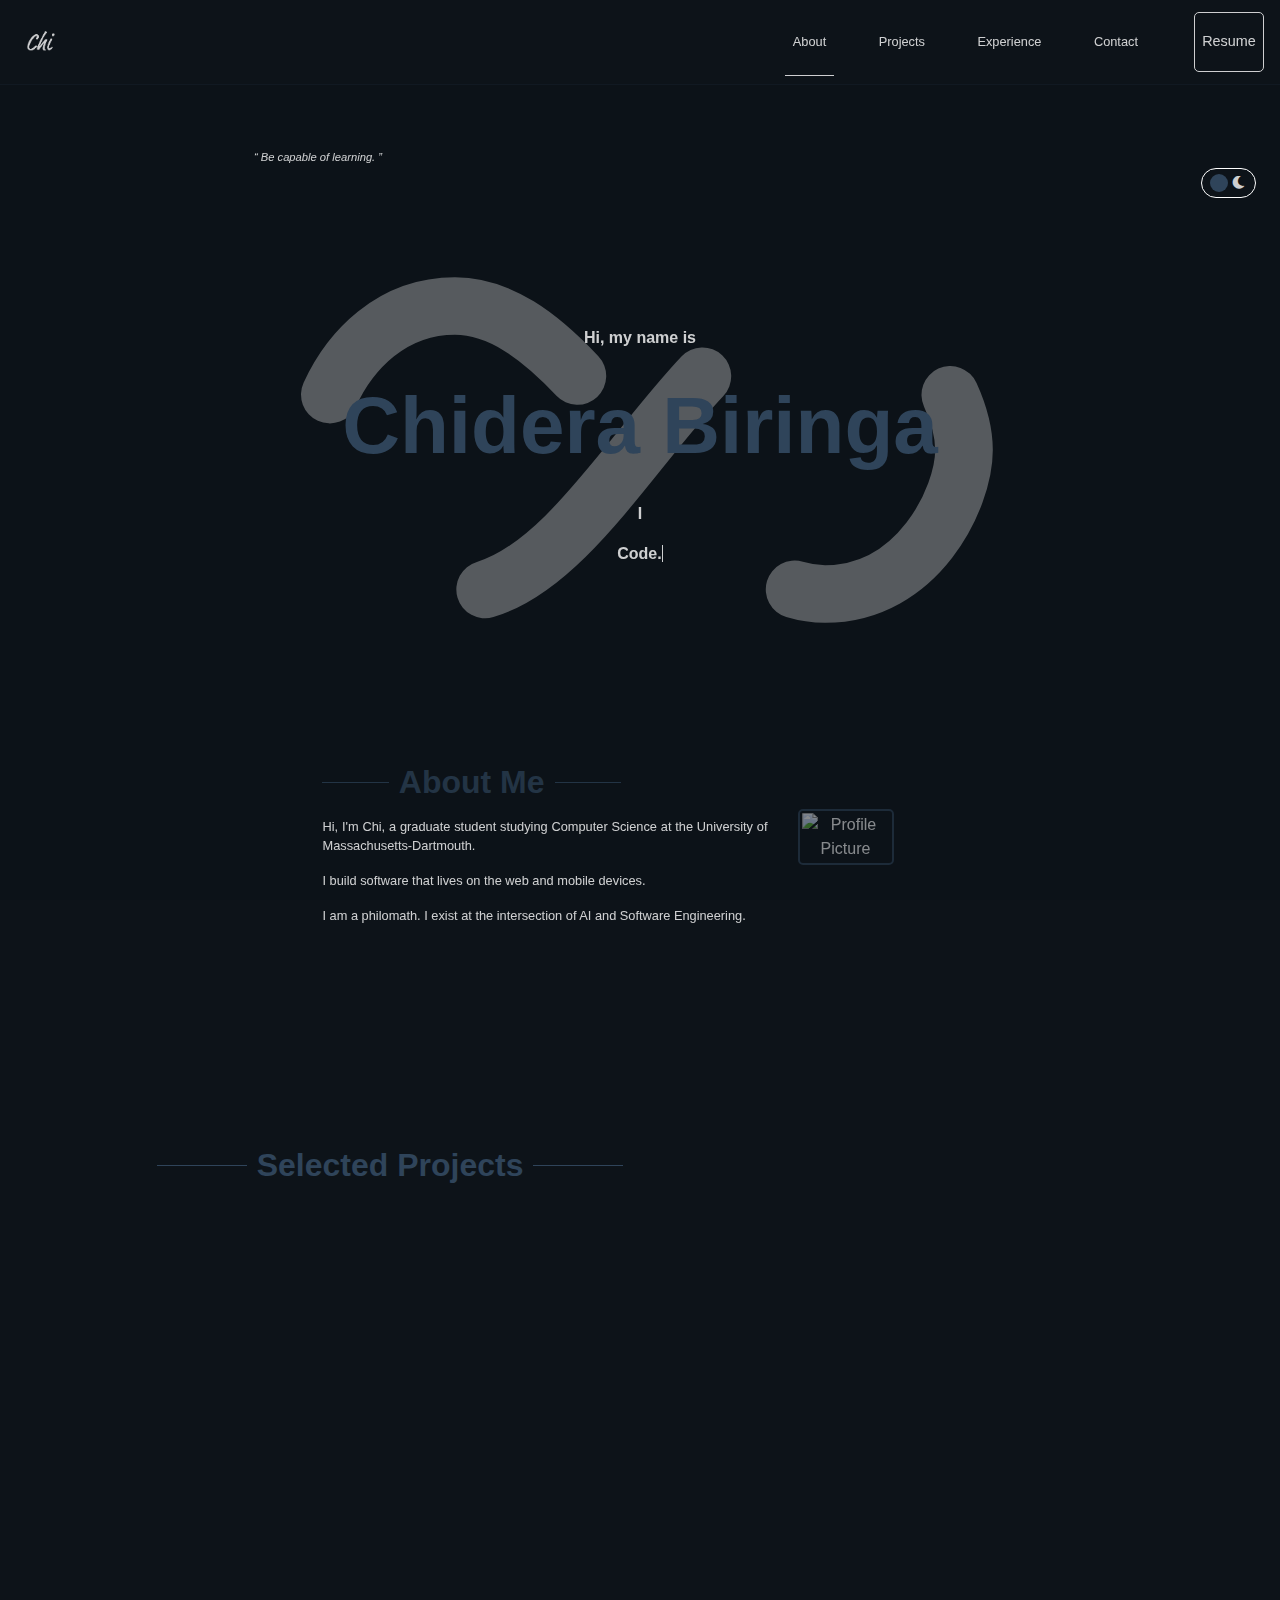
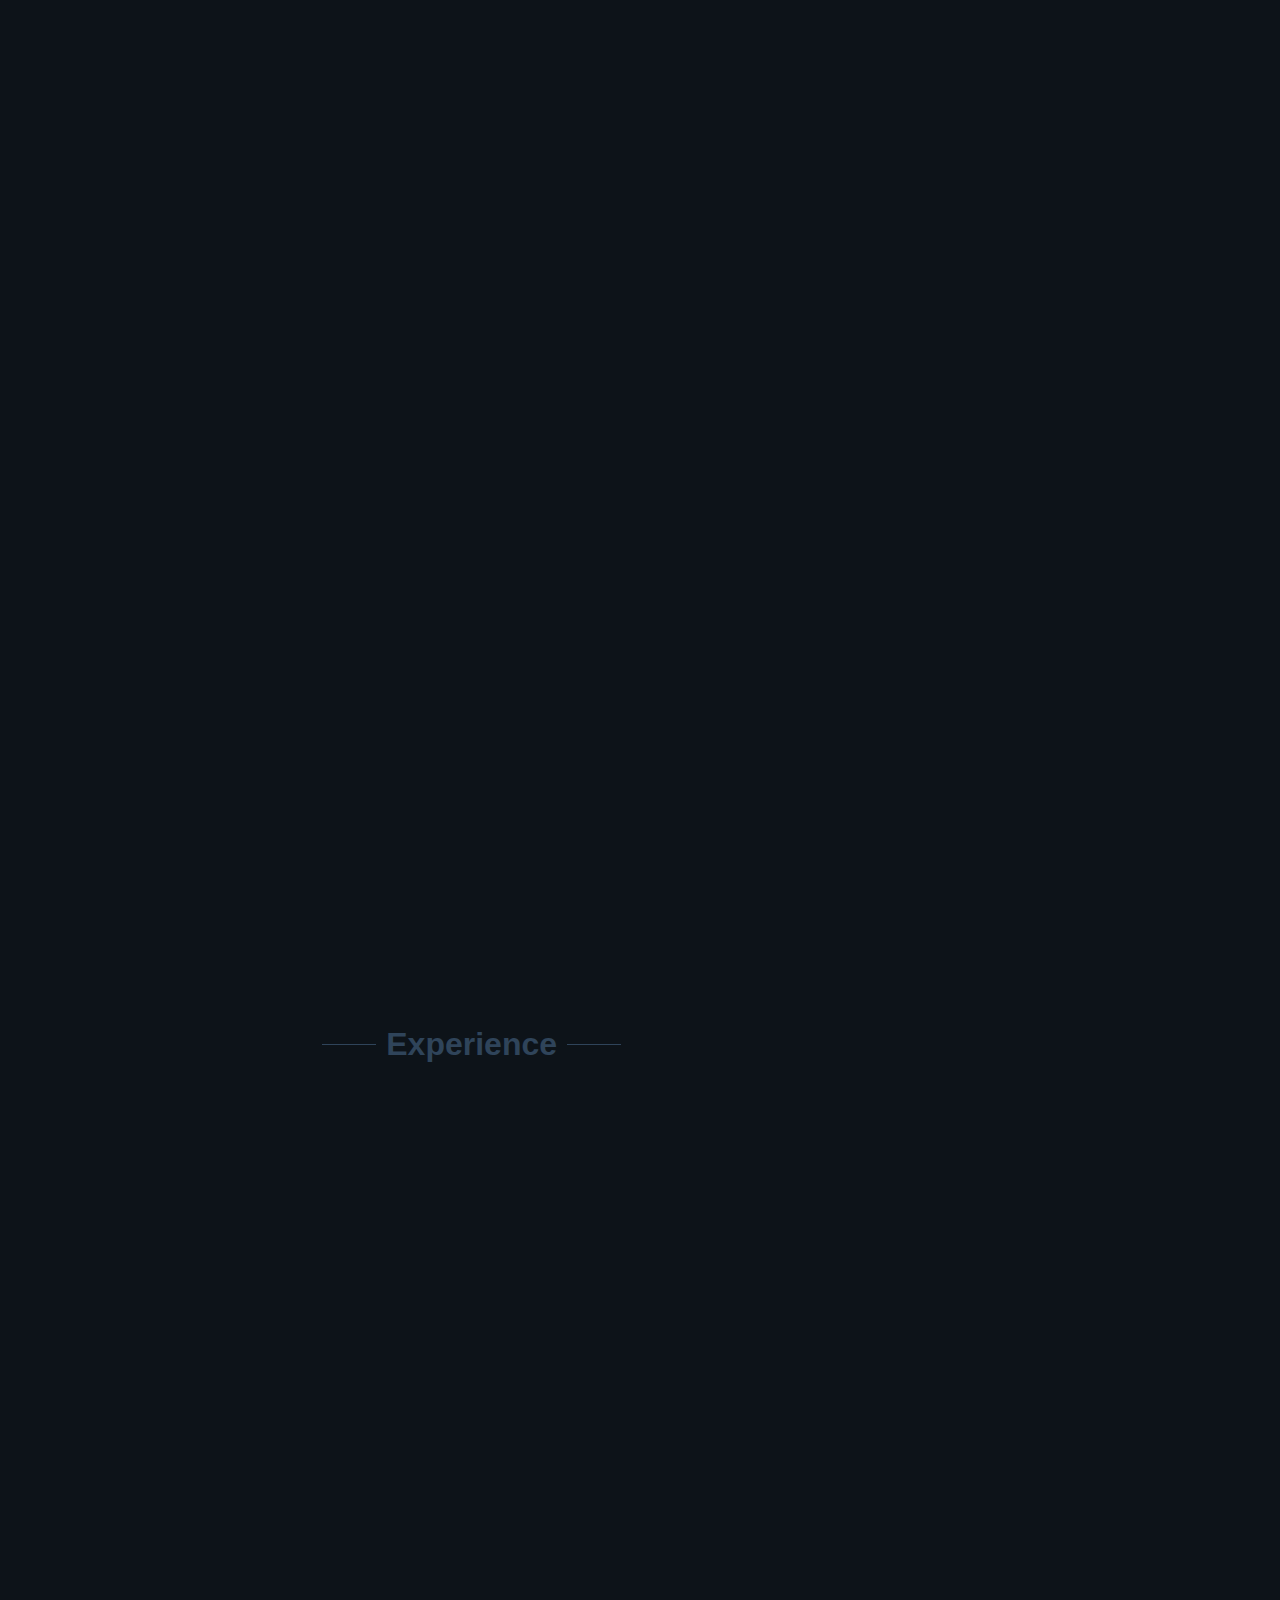
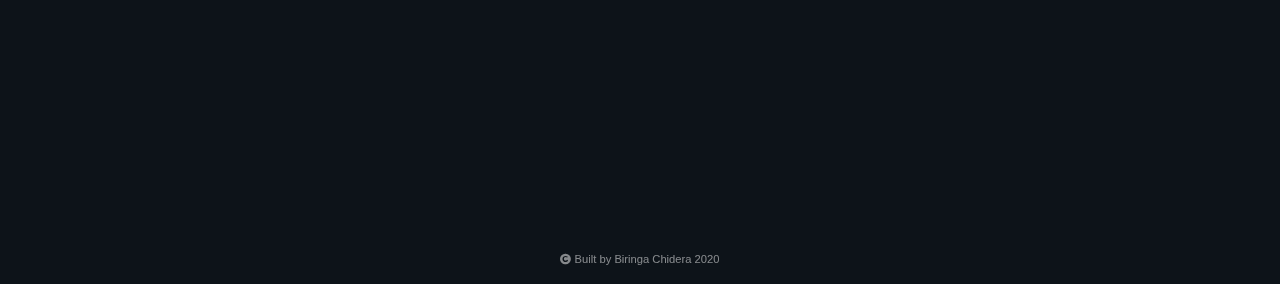
==== index.html @ 2891839a "update to experience section - 1" ====
<!DOCTYPE html>
<html lang="en">

<!-- Head Begins -->
<head>
    <title> Biringa Chidera </title>
    <meta name="author" content="Biringa Chidera">
    <meta name="charset" content="UTF-8">
    <meta name="description" content="Personal portfolio">
    <meta name="date" content="5-2020" scheme="MM-YYYY">
    <meta name="viewport" content="width=device-width, initial-scale=1.0">
    <meta content="text/html;charset=utf-8" http-equiv="Content-Type">
    <meta content="utf-8" http-equiv="encoding">
    <link rel="icon" type="image/png" href="./images/favicon.png"/>
    <link rel="stylesheet" href="https://use.fontawesome.com/releases/v5.8.2/css/all.css">
    <link rel="stylesheet" href="https://fonts.googleapis.com/css?family=Consolas:100, 300,400,500,700&display=swap" rel="stylesheet" type="text/css">
    <link href="https://cdnjs.cloudflare.com/ajax/libs/twitter-bootstrap/4.4.1/css/bootstrap.min.css" rel="stylesheet">
    <link rel="stylesheet" href="https://stackpath.bootstrapcdn.com/bootstrap/4.5.0/css/bootstrap.min.css" integrity="sha384-9aIt2nRpC12Uk9gS9baDl411NQApFmC26EwAOH8WgZl5MYYxFfc+NcPb1dKGj7Sk" crossorigin="anonymous">
    <link rel="stylesheet" type="text/css" href="css/style.css">
</head>
<!-- Head Ends -->

<!-- Body Begins -->
<body>
    <img src="./images/preloader/infinity.svg" class="preloader" alt="loading...">
    <div class="header_container">
        <!-- Navigation Begins -->
      <nav class="navbar fixed-top navbar-expand-sm list-unstyled">
        <button class="navbar-toggler" data-toggle="collapse" data-target="#navbarMenu">
            <span class="text-white-50">
                <i class="fas fa-bars fa-1x"></i>
            </span>
        </button>
        <div class="collapse navbar-collapse" id="navbarMenu">
            <a href="index.html"><img class="logo img-responsive" width="50px", height="50px" src="./images/logo/logo.png" alt="logo"></a>
            <ul class="navbar-nav">
                <li class="nav-item active"><a href="#about" target="_self" class="nav-link"> About</a></li>
                <li class="nav-item"><a href="#projects" target="_self" class="nav-link"> Projects</a></li>
                <li class="nav-item"><a href="#experience" target="_self" class="nav-link"> Experience</a></li>
                <li class="nav-item"><a href="#contact" target="_self" class="nav-link"> Contact</a></li>
            </ul>
            <a class="resume_header" href="./resume/chidera-biringa-resume.pdf" target="_blank">Resume</a>
        </div>
    </nav>
    <!-- Navigation Ends -->
    </div>

    <!-- Colour Theme Variation Begins -->
    <div class="container theme_variation">
       <cite class="quote"><q> Be capable of learning. </q></cite>
        <div class="row justify-content-end">
        <input type="checkbox" class="checkbox" id="checkbox">
        <label for="checkbox" class="label">
            <i class="fas fa-sun"></i>
            <i class="fas fa-moon"></i>
            <div class="ball"></div>
        </label>
    </div>
    </div>
    <!-- Colour Theme Variation Ends -->

    <!-- Introduction -->
    <div class="container intro_container">
    <div class="row justify-content-start align-items-center">
        <div class="col-md-12 py-2 col-sm-6">
                <p class="typewrite"> Hi, my name is </p>
                <p class="intro_content"> Chidera Biringa </p>
                <div id = "about"></div>
                 <p class="typewrite"> I </p>
                <p class="typewrite" data-period="1000" data-type='["Code.", "Design."]'>
                    <span class="wrap"></span>
                </p>
        </div>
    </div>
    </div>
    <!-- Introduction Ends -->

    <!-- About Me Begins -->
    <div class="container about_me_container">
        <p class="section_headers am_headers"> <span> About Me </span> </p>
        <div class="row justify-content-center about_me_my_row">
            <div class="col-md-5 col-sm-6 about_me_my_col fade">
                <div class="about_me_content">
                    <p> Hi, I'm Chi, a graduate student studying Computer Science at the
                        <a class="umassd" href="https://www.umassd.edu/" target="_blank"> University of Massachusetts-Dartmouth. </a></p>
                    <p> I build software that lives on the web and mobile devices. </p>
                    <div id = "resume"></div>
                    <p> I am a philomath. I exist at the intersection of AI and Software Engineering. </p>
                 </div>
            </div>

            <div class="col-md-2 col-sm-6 fade">
                <div class="image_placement hovereffect_ab">
                    <div class="overlay_ab">
                    </div>
                    <img class="profile_picture img-responsive" src="./images/profile_picture/profile_picture.jpeg" alt="Profile Picture"/>
                </div>
            </div>
        </div>
    </div>
    <!-- About Me Ends -->

    <!-- Projects Begins -->
    <div id="projects"></div>
    <div class="container projects_container">
        <p class="selected_proj"> <span> Selected Projects </span> </p>
        <!-- Begin Row 1 -->
        <div class="row justify-content-center projects_my_row">
            <div class="col-md-5 col-sm-5 projects_my_col fade">
                <a class="project_github" href="https://github.com/biringaChi/Lines" target="_blank"><i class="fab fa-github"> </i></a>
                <div class="projects_image_placement hovereffect_2">
                    <img class="lines" src="./images/lines/lines.png" alt="Lines"/>
                        <div class="projects_content">
                            <p class="projects_intro"> Lines: My personal portfolio Website V1 </p>
                            <p class="project_summary"> A personal website to showcase some of my work. </p>
                            <p class="technologies"> <i class="fab fa-html5"></i> | <i class="fab fa-css3"></i> | <i class="fab fa-js-square"></i></p>
                            <p class="github_pill"> <a href="https://github.com/biringaChi/Lines" target="_blank">View on Github</a></p>
                        </div>
                </div>
            </div>

            <div class="col-md-5 col-sm-5 projects_my_col fade">
                <a class="project_github" href="https://github.com/biringaChi/SQL-Query-Evaluator" target="_blank"><i class="fab fa-github"> </i></a>
                <div class="projects_image_placement">
                    <img class="sql_img img_responsive" src="./images/sql_query_eval/sql.png" alt="SQL Query Evaluator"/>
                        <div class="projects_content">
                            <p class="projects_intro"> SQL Query Evaluator: An SQL engine to evaluate sql queries </p>
                                <p class="project_summary"> An SQL query evaluator for a single-threaded database that can run TPC-H queries.

                                <!-- <p> It has operational support for Select, Project, Join, Union, Aggregate operations, and implements standard optimization techniques such as -->
                                <!-- projection pushdown, selection pushdown, and cross-product to join conversion.  </p> -->

                                <!-- <p> Our program will receive an SQL File with a collection of CREATE TABLE and SELECT statements. These statements define a representational -->
                                <!-- schema for the data and perform filtering and other operations on the data. The result of these operations will -->
                                <!-- be in a standardized row-oriented data form. </p> -->

                            <p class="technologies">  <i class="fab fa-java"></i> | SQL </p>
                            <p class="github_pill"> <a href="https://github.com/biringaChi/SQL-Query-Evaluator" target="_blank">View on Github</a></p>
                        </div>
                </div>
            </div>

        </div>

        <!-- Begin Row 2 -->
        <div class="row justify-content-center projects_my_row">
            <div class="col-md-5 col-sm-5 projects_my_col fade">
                <a class="project_github" href="https://github.com/biringaChi/PIF-Model" target="_blank"><i class="fab fa-github"> </i></a>
                <div class="projects_image_placement hovereffect_2">
                    <img class="sql_img img-responsive" src="./images/pif_model/pif.png" alt="Predictive Inference Frame (PIF) Model"/>
                        <div class="projects_content">
                            <p class="projects_intro"> PIF Model: An AI model to predict and generate video frames</p>
                            <p class="project_summary"> An Artificial Intelligence model that can infer a new frame between two existing sequential frames of a video. </p>

                            <!-- <p> The generative neural network model used youtube footage to predict existing frames and generate videos. -->
                                <!-- The model was able to infer new frames from high definition videos. Furthermore, the model was able to generate new videos -->
                                <!-- from the input data sample. The model works by splitting a video into contiguous frames categorized as scenes, -->
                                <!-- these scenes are processed and passed into the generator network which generates new video frames. </p> -->

                            <p class="technologies"> <i class="fab fa-python"></i> | PyTorch | NumPy </p>
                            <p class="github_pill"> <a href="https://github.com/biringaChi/PIF-Model" target="_blank">View on Github</a></p>
                        </div>
                </div>
            </div>

            <div class="col-md-5 col-sm-5 projects_my_col fade">
                <a class="project_github" href="https://github.com/biringaChi/hoard" target="_blank"><i class="fab fa-github"> </i></a>
                <div class="projects_image_placement hovereffect_2">
                    <img class="sql_img img-responsive" src="./images/hoard/hoard.png" alt="Hoard"/>
                        <div class="projects_content">
                            <p class="projects_intro"> Hoard: A RESTFUL API with full CRUD functionalities </p>
                            <p class="project_summary">
                            Hoard is a RESTFUL API with full CRUD functionalities to keep track of my part-time bibliophilic sessions.
                            </p>

                            <p class="technologies">  <i class="fab fa-python"></i> | Flask | SQLite </p>
                            <p class="github_pill"> <a href="https://github.com/biringaChi/hoard" target="_blank">View on Github</a></p>
                        </div>
                </div>
            </div>

        </div>

       <!-- Begin Row 3 -->
        <div class="row justify-content-center projects_my_row">
            <div class="col-md-5 col-sm-6 projects_my_col fade">
                <a class="project_github" href="https://github.com/biringaChi/Authorship-Attribution" target="_blank"><i class="fab fa-github"> </i></a>
                <div class="projects_image_placement hovereffect_2">
                    <img class="sql_img img-responsive" src="./images/authorship_attr/authorship_attr.png" alt="Authorship Attribution Model"/>
                        <div class="projects_content">
                            <p class="projects_intro"> Authorship Attribution: A classification model to predict authors based on sentiments</p>
                            <p class="project_summary"> A classification model to predict authors based on sentiments. </p>
                            <!-- <p> Experiments were executed on books extracted from Victorian Era Authors. </p> -->

                            <p class="technologies"> <i class="fab fa-r-project"></i> | Tidyverse | quanteda </p>
                            <p class="github_pill"> <a href="https://github.com/biringaChi/Authorship-Attribution" target="_blank">View on Github</a></p>
                        </div>
                </div>
            </div>

            <div class="col-md-5 col-sm-6 projects_my_col fade">
                <a class="project_github" href="https://github.com/biringaChi/Chatbot" target="_blank"><i class="fab fa-github"> </i></a>
                <!-- Row 1 Col 2 -->
                <div class="projects_image_placement hovereffect_2">
                    <img class="sql_img img-responsive" src="./images/chatbot/chatbot.png" alt="Customer Response Chatbot"/>
                        <div class="projects_content">
                            <p class="projects_intro"> Customer Response Chatbot: An AI-powered chatbot </p>
                            <p class="project_summary"> An AI model that predicts responses to questions asked by customers to companies. </p>

                            <!-- <p> The model was able to predict an average of 3 intelligible responses from 5 sequential questions. </p> -->
                            <p class="technologies"> <i class="fab fa-r-project"></i> | quanteda | caret </p>
                            <p class="github_pill"> <a href="https://github.com/biringaChi/Chatbot" target="_blank">View on Github</a></p>
                        </div>
                </div>
            </div>
        </div>

       <!-- Begin Row 4 -->
        <div class="row justify-content-center projects_my_row">
            <div class="col-md-5 col-sm-6 projects_my_col fade">
                <a class="project_github" href="https://github.com/biringaChi/grocery_craw" target="_blank"><i class="fab fa-github"> </i></a>
                <div class="projects_image_placement hovereffect_2">
                    <img class="sql_img img-responsive" src="./images/grocery_craw/grocery_craw.png" alt="grocery_craw.png"/>
                        <div class="projects_content">
                            <p class="projects_intro"> Grocery Craw: A multi-threaded webcrawler</p>
                            <p class="project_summary"> A multi-threaded web crawler that scrapes the web pages of a grocery store. </p>

                            <p class="technologies"> <i class="fab fa-python"></i> | Scrapy </p>
                            <p class="github_pill"> <a href="https://github.com/biringaChi/grocery_craw" target="_blank">View on Github</a></p>
                        </div>
                </div>
                <div id = "experience"></div>
            </div>
        </div>
    </div>

    <!-- Projects Ends -->

    <!-- Experience Begins -->
    <div class="container experience_container">
        <p class="section_headers"><span> Experience </p></span>
        <div class="row justify-content-center experience_my_row">
            <!-- Row 1 Col 1 -->
            <div class="col-md-7 col-sm-6 fade">
            <div class="tabs">

            <div class="tab-4">
                <label for="tab2-3"> RA </label>
                <input id="tab2-3" name="tabs-four" type="radio">
                <div class="experience_content">
                    <p class="tab_ra">
                    Research Assistant | Fellow @ <a class="umassd" href="https://www.umassd.edu/cybersecurity-center/about/" target="_blank">
                        UMass Dartmouth - Cybersecurity center</a> <br> September 2020 - Present
                    </p>
                    <p class="tab_t">
                    <i class="fas fa-caret-right"></i> Research Title: Multi-Dimensional Performance Impact Analysis of Security Updates in Software Development Lifecycle. <br>
                    </p>
                </div>
                </div>

              <div class="tab-4">
                <label for="tab2-1" class="tab_control"> Grader </label>
                <input id="tab2-1" name="tabs-four" type="radio" checked="checked">
                <div class="experience_content">
                  <p class="tab_gr">
                    Grader @ <a class="umassd" href="https://www.umassd.edu/" target="_blank">
                   University of Massachusetts, Darthmouth </a> <br> September - December, 2019
                 </p>
                  <p class="tab_gr"> <i class="fas fa-caret-right"></i>
                  Graded undergraduate students' assignments, projects and exams for a course on Software Process and Project Management. </p>
                </div>
              </div>

              <div class="tab-4">
                <span class="full_text"> <label for="tab2-2"> TA </label> </span>
                <span class="short_text"> <label for="tab2-2"> &nbsp; &nbsp; &nbsp;   TA </label> </span>
                <input id="tab2-2" name="tabs-four" type="radio">
                <div class="experience_content">
                  <p class="tab_ta">
                    Teaching Assistant @ <a class="umassd" href="https://www.umassd.edu/" target="_blank">
                    University of Massachusetts, Darthmouth </a> <br> September, 2019 </p>
                  <p class="tab_ta"> <i class="fas fa-caret-right"></i> Taught computer programming using Swift programming language.  </p>
                </div>
              </div>

              <!-- <div class="tab-4">
                <label for="tab2-3"> Teacher </label>
                <input id="tab2-3" name="tabs-four" type="radio">
                <div class="experience_content">
                  <p class="tab_t">
                    CS | Math Teacher @ <a class="umassd" href="https://www.lagosschoolsonline.com/" target="_blank">
                    Amuwo-Odofin Secondary School </a> <br> May 2017 - April, 2018
                 </p>
                  <p class="tab_t">
                    <i class="fas fa-caret-right"></i> Taught Information Technology to 9th grade student. <br>
                    <i class="fas fa-caret-right"></i> Taught Mathematics to 12th grade student.
                 </p>
                </div>
              </div> -->

              <div class="tab-4">
                <span class="full_text se"> <label for="tab2-4"> Software Engineer </label> </span>
                <span class="short_text se"> <label for="tab2-4"> &nbsp; &nbsp; &nbsp;  SE </label> </span>
                <input id="tab2-4" name="tabs-four" type="radio">
                <div class="experience_content">
                  <p class="se"> Software Engineer @ <a class="umassd" href="https://www.nnpcgroup.com/" target="_blank"> NNPC-PPMC </a> <br> May - August, 2015 </p>
                  <p class="se">
                    <i class="fas fa-caret-right"></i> Developed webpages for the engineering section of the company. <br>
                    <i class="fas fa-caret-right"></i> Designed strategies to improve the performance of in-house crudeoil processing software.
                   </p>
                </div>
              </div>

            </div>
            </div>
        </div>
    </div>
    <!-- <Experience Ends -->

    <!-- Footer Begins -->
      <div class="container footer_container">
        <div class="row">
          <div class="col-md-12 fade">
                <div class="say_hello" id="contact"> <span> Say Hello </span> </div>
                <div class="contact_details">
                    <p>
                        <a class="social_icons" href="https://www.linkedin.com/in/chidera-biringa" target="_blank"> <i class="fab fa-linkedin-in mr-3"> </i></a>
                        <a class="social_icons" href="https://github.com/biringaChi" target="_blank"><i class="fab fa-github"> </i></a>
                    </p>
                    <p> <i class="fas fa-mobile-alt"></i> +1(508) 863-7923 </p>
                    <p> <i class="far fa-envelope"></i> biringachidera@gmail.com </p>
                    <p> <i class="far fa-address-book"> </i> New Bedford Massachusetts 02740 US </p>
                </div>
            </div>
          </div>
        </div>
      </div>

      <!-- Copyright Begins-->
      <div class="footer-copyright">
        <p class="footer_copy"> <i class="fas fa-copyright"> </i> Built by Biringa Chidera 2020 </p>
      </div>
      <!-- Copyright Ends -->

    </footer>
    <!-- Footer Ends -->

    <script src="js/script.js"></script>
    <!-- Dependencies -->
    <script src="https://code.jquery.com/jquery-3.5.1.slim.min.js" integrity="sha384-DfXdz2htPH0lsSSs5nCTpuj/zy4C+OGpamoFVy38MVBnE+IbbVYUew+OrCXaRkfj" crossorigin="anonymous"></script>
    <script type="text/javascript" src="https://cdnjs.cloudflare.com/ajax/libs/jquery/3.4.1/jquery.min.js"></script>
    <script src="https://cdn.jsdelivr.net/npm/popper.js@1.16.0/dist/umd/popper.min.js" integrity="sha384-Q6E9RHvbIyZFJoft+2mJbHaEWldlvI9IOYy5n3zV9zzTtmI3UksdQRVvoxMfooAo" crossorigin="anonymous"></script>
    <script src="https://stackpath.bootstrapcdn.com/bootstrap/4.5.0/js/bootstrap.min.js" integrity="sha384-OgVRvuATP1z7JjHLkuOU7Xw704+h835Lr+6QL9UvYjZE3Ipu6Tp75j7Bh/kR0JKI" crossorigin="anonymous"></script>
    <script type="text/javascript" src="https://cdnjs.cloudflare.com/ajax/libs/popper.js/1.14.4/umd/popper.min.js"></script>
    <script type="text/javascript" src="https://cdnjs.cloudflare.com/ajax/libs/twitter-bootstrap/4.4.1/js/bootstrap.min.js"></script>
    <script type="text/javascript" src="https://cdnjs.cloudflare.com/ajax/libs/mdbootstrap/4.18.0/js/mdb.min.js"></script>

</body>
<!-- Body Ends -->
</html>
---- css/style.css ----
/*========== Body Begins ==========*/
html {
  scroll-behavior: smooth;
}

font-face {
  font-family: Consolas;
  src: "./fonts/consolas/Consolas.ttf";
}

body {
  background-color: #0d1319;
  text-align: center;
  color: #fff;
  font-family: Consolas, Arial, "Market Pro", Calibre, "San Francisco",
    "SF Pro Text", -apple-system, system-ui, BlinkMacSystemFont, Roboto,
    "Helvetica Neue", "Segoe UI", sans-serif;
  height: 100%;
  font-size: 1rem;
  font-weight: lighter;
  -webkit-transition: all 0.4s ease;
}

.preloader {
  display: flex;
  justify-content: center;
  align-items: center;
  height: 100vh;
  opacity: 0.5;
  width: 100%;
  background: #0d1319;
  position: fixed;
  top: 0;
  left: 0;
  transition: opacity 0.5s linear;
}

a,
a:hover {
  color: inherit;
  text-decoration: none;
}

*:focus {
  outline: none;
}
/*========== Body Ends ==========*/

/*========== Intersection Observer Begins ==========*/
.fade {
  opacity: 0;
  transition: all 0.4s ease;
  -webkit-transition: all 0.4s ease;
}

.fade.display {
  transition: all 0.4s ease;
  -webkit-transition: all 0.4s ease;
  opacity: 1;
}
/*========== Intersection Observer Ends ==========*/


/*========== Navigation Begins ==========*/
.navbar {
  background-color: #0d1319;
  line-height: 4;
  box-shadow: 0px 0px 1px 0px #2f445a;
  -webkit-transition: all 0.4s ease;
}

.navbar-nav > li > a {
  position: relative;
  text-decoration: none;
  font-size: 0.8rem;
  transition: all 0.4s ease;
  -webkit-transition: all 0.4s ease;
}

.navbar-nav > li > a:hover {
  border-radius: 15px;
  transition: all 0.4s ease;
  -webkit-transition: all 0.4s ease;
}

.navbar-nav > li > a::before {
  content: "";
  position: absolute;
  width: 100%;
  height: 1px;
  bottom: 0;
  left: 0;
  background-color: #fff;
  visibility: hidden;
  transform: scaleX(0);
  transition: all 0.3s ease-in-out 0s;
}

.navbar-nav > li > a:hover::before {
  visibility: visible;
  transform: scaleX(1);
}

.navbar-nav {
  float: none;
  margin: 0 auto;
  display: block;
  text-align: center;
  margin-right: 1rem;
}

.navbar-nav > li {
  display: inline-block;
  float: none;
  margin-left: 2rem;
  opacity: 0.8;
}

@media only screen and (max-width: 590px) {
  .navbar-nav > li > a {
    content: "";
    display: block;
  }

  .navbar-nav a:hover {
    border-bottom: none;
  }

  .resume_header {
    margin-right: 2rem;
    opacity: 0.8;
  }
}

.logo {
  border-radius: 15px;
  opacity: 0.8;
}

.resume_header {
  border: 1px solid #fff;
  opacity: 0.8;
  border-radius: 5px;
  font-weight: lighter;
  font-size: 0.9rem;
  margin-left: 2rem;
  width: 70px;
  transition: all 0.4s ease;
  -webkit-transition: all 0.4s ease;
}

.resume_header:hover {
  background: #17202a;
  transition: all 0.4s ease;
  -webkit-transition: all 0.4s ease;
}

@media only screen and (max-width: 990px) {
  .resume_header {
    padding: 10px;
  }
}

.active {
  border-bottom: 1px solid #fff;
}
/*========== Navigation Ends ==========*/

/*========== Colour Theme Variation Begins ==========*/
.quote {
  text-align: left;
  opacity: 0.8;
  margin-right: 46rem;
  font-size: 0.7rem;
}

.theme_variation {
  margin-top: 9rem;
  margin-right: 1.5rem;
}

.label {
  width: 55px;
  height: 30px;
  cursor: pointer;
  background-color: #0d1319;
  border: 1px solid #fff;
  align-items: center;
  justify-content: space-between;
  padding: 10px;
  position: relative;
  display: flex;
  border-radius: 50px;
}

.fa-moon {
  color: #fff;
  opacity: 0.8;
  font-size: 0.8rem;
}

.fa-sun {
  color: #fff;
  opacity: 0.8;
  font-size: 0.8rem;
}

.ball {
  height: 18px;
  width: 18px;
  left: 0.5rem;
  border-radius: 50%;
  background-color: #2f445a;
  position: absolute;
  -webkit-transition: all 0.4s ease;
}

.checkbox {
  opacity: 0;
  position: absolute;
}

.checkbox:checked + .label .ball {
  transform: translateX(20px);
  -webkit-transition: all 0.4s ease;
}

body.dark .label {
  background-color: #16202a;
}

body.dark .ball {
  background-color: #0d1319;
}

body.dark .navbar {
  background-color: #16202a;
  -webkit-transition: all 0.4s ease;
}

body.dark {
  background-color: #16202a;
  -webkit-transition: all 0.4s ease;
}

body.dark .intro_content {
  color: #fff;
  -webkit-transition: all 0.4s ease;
}

body.dark .about_me_content {
  color: #fff;
  -webkit-transition: all 0.4s ease;
}

body.dark .projects_content {
  color: #fff;
  -webkit-transition: all 0.4s ease;
}

body.dark .experience_content {
  color: #fff;
  -webkit-transition: all 0.4s ease;
}

body.dark .section_headers span {
  background: #16202a;
}

body.dark .selected_proj span {
  background: #16202a;
}

body.dark .say_hello span {
  background: #16202a;
}

body.dark .resume_header:hover {
  background: #2f445a;
}

body.dark .github_pill:hover {
  background: #2f445a;
}
/*========== Colour Theme Variation Ends ==========*/

/*========== Introduction Begins ==========*/
.intro_container {
  margin-top: 7rem;
}

.intro_content {
  text-align: center;
  font-size: 5rem;
  color: #2f445a;
  font-weight: bold;
}

.typewrite {
  opacity: 0.8;
  font-weight: bold;
  color: #fff;
}
/*========== Introduction Ends ==========*/

/*========== About Me Begins ==========*/
.section_headers {
  margin-left: 14.8rem;
  font-size: 2rem;
  margin-top: 12rem;
  border-bottom: 1.5px solid #2f445a;
  color: #2f445a;
  line-height: 0em;
  font-weight: bold;
  width: 27%;
}

.section_headers span {
  background: #0d1319;
  padding: 0 10px;
}

@media only screen and (max-width: 990px) {
  .section_headers {
    width: 55%;
    margin-left: 0;
  }
}

.about_me_container {
  margin-top: 12rem;
}

.about_me_content {
  font-size: 0.8rem;
  opacity: 0.8;
  text-align: justify;
}

.about_me_my_row {
  margin-top: -0.9rem;
}

.am_headers {
  margin-bottom: 3rem;
}

.image_placement img {
  width: 60%;
  height: 100%;
  border-radius: 5px;
  margin-top: -0.5rem;
  padding: 2px;
  opacity: 0.5;
  border: 2px solid #2f445a;
}

.image_placement img:hover {
  opacity: 1;
}

.hovereffect_ab img {
  display: block;
  position: relative;
  -webkit-transition: all 0.4s linear;
  transition: all 0.4s linear;
}

.hovereffect_ab:hover img {
  -ms-transform: scale(1.2);
  -webkit-transform: scale(1.2);
  transform: scale(1.2);
}

.hovereffect_ab:hover .overlay_ab {
  opacity: 1;
  width: 40%;
  filter: alpha(opacity=100);
}

@media only screen and (max-width: 990px) {
  .image_placement img {
    width: 0;
    height: 0%;
    border-radius: 0;
    padding: 0;
    border: 0;
  }
}
/*========== About Me Ends ==========*/

/*========== Projects Begins ==========*/
.projects_container {
  margin-top: 1rem;
  padding-bottom: 4rem;
  border-radius: 5px;
}

.sql_img {
  width: 100%;
  height: 100%;
  border-radius: 15px;
  padding: 5px;
}

.lines {
  width: 100%;
  height: 100%;
  border-radius: 15px;
  padding: 5px;
}

.projects_intro {
  margin-bottom: 0.5rem;
  font-size: 0.8rem;
  font-weight: bold;
}

.projects_my_row {
  margin-bottom: 2rem;
}

.projects_my_col {
  margin-right: 1rem;
  margin-left: 0.5rem;
  padding: 1rem;
  top: 0;
  box-shadow: 0px 0px 2px 0px #2f445a;
  border-radius: 5px;
  -webkit-transition: all 0.4s ease;
  height: 10%;
}

.projects_my_col:hover {
  top: -1rem;
  -webkit-transition: all 0.4s ease;
}

.projects_content {
  margin-top: 2rem;
  font-size: 0.8rem;
  opacity: 0.8;
  text-align: justify;
}

.project_summary {
  color: #fff;
  opacity: 0.8;
  font-size: 0.7rem;
}

.selected_proj {
  font-size: 2rem;
  margin-top: 14rem;
  margin-bottom: 3rem;
  margin-left: 4.5rem;
  color: #2f445a;
  border-bottom: 1.5px solid #2f445a;
  line-height: 0em;
  font-weight: bold;
  width: 42%;
}

.selected_proj span {
  background: #0d1319;
  padding: 0 10px;
}

@media only screen and (max-width: 990px) {
  .selected_proj {
    width: 95%;
    margin-left: 0rem;
  }
}

.project_github {
  padding-left: 25rem;
  color: #2f445a;
  transition: all 0.4s ease;
  -webkit-transition: all 0.4s ease;
}

.project_github:hover {
  opacity: 0.8;
  transition: all 0.4s ease;
  -webkit-transition: all 0.4s ease;
}

.github_pill {
  border: 2px solid #2f445a;
  border-radius: 25px;
  padding: 5px;
  text-align: center;
  width: 30%;
  margin: auto;
  margin-top: 0.5rem;
  transition: all 0.4s ease;
  -webkit-transition: all 0.4s ease;
}

.github_pill:hover {
  background: #17202a;
  transition: all 0.4s ease;
  -webkit-transition: all 0.4s ease;
}

.technologies {
  border-radius: 5px;
  padding: 5px;
  text-align: center;
  width: 100%;
  margin: auto;
}
/*========== Projects Ends ==========*/

/*========== Experience Begins ==========*/

button:focus,
input:focus,
textarea:focus,
select:focus {
  outline: none;
}

.tabs {
  display: -webkit-flex;
  display: -moz-flex;
  display: flex;
  -webkit-flex-wrap: wrap;
  -moz-flex-wrap: wrap;
  flex-wrap: wrap;
  overflow: hidden;
  text-align: left;
}

.short_text {
  display: none;
}

.tabs [class^="tab"] label,
.tabs [class*=" tab"] label {
  color: #fff;
  cursor: pointer;
  display: block;
  line-height: 0rem;
  padding: 1rem 0rem;
  margin-top: 2rem;
  text-align: center;
  font-weight: bold;
  opacity: 0.8;
}

.tabs [class^="tab"] [type="radio"],
.tabs [class*="tab"] [type="radio"] {
  border-bottom: 1px solid #2f445a;
  cursor: pointer;
  -webkit-appearance: none;
  -moz-appearance: none;
  appearance: none;
  display: block;
  width: 100%;
  -webkit-transition: all 0.3s ease-in-out;
  -moz-transition: all 0.3s ease-in-out;
  -o-transition: all 0.3s ease-in-out;
  transition: all 0.3s ease-in-out;
}

.tabs [class^="tab"] [type="radio"]:hover,
.tabs [class^="tab"] [type="radio"]:focus,
.tabs [class*=" tab"] [type="radio"]:hover,
.tabs [class*=" tab"] [type="radio"]:focus {
  border-bottom: 1.5px solid #fff;
}

.tabs [class^="tab"] [type="radio"]:checked,
.tabs [class*=" tab"] [type="radio"]:checked {
  border-bottom: 1.5px solid #fff;
}

.tabs [class^="tab"] [type="radio"]:checked + div,
.tabs [class*=" tab"] [type="radio"]:checked + div {
  opacity: 1;
}

.tabs [class^="tab"] [type="radio"] + div,
.tabs [class*=" tab"] [type="radio"] + div {
  display: block;
  opacity: 0;
  padding: 2rem 0;
  width: 90%;
  -webkit-transition: all 0.3s ease-in-out;
  -moz-transition: all 0.3s ease-in-out;
  -o-transition: all 0.3s ease-in-out;
  transition: all 0.3s ease-in-out;
}

.experience_content {
  font-size: 0.8rem;
  opacity: 0.8;
}

.tabs .tab-4 {
  width: 25%;
  font-size: 1rem;
}

.tab_control {
  margin-right: 6rem;
}

.tabs .tab-4 [type="radio"] + div {
  width: 400%;
  margin-left: 200%;
}

.tabs .tab-4 [type="radio"]:checked + div {
  margin-left: 0;
  width: 400%;
  opacity: 0.8;
}

.tabs .tab-4:last-child [type="radio"]:checked + div {
  margin-left: -475px;
  width: 400%;
  opacity: 0.8;
}

.tab_ta {
  margin-left: -300px;
  width: 100%;
  font-size: 0.8rem;
  opacity: 0.8;
}

.tab_ra {
  margin-left: 0px;
  width: 100%;
  font-size: 0.8rem;
  opacity: 0.8;
}

.tab_gr {
  margin-left: -150px;
  width: 100%;
  font-size: 0.8rem;
  opacity: 0.8;
}

.se {
  opacity: 0.8;
}

.fa-caret-right {
  color: #2f445a;
  font-size: 1rem;
}

.umassd {
  position: relative;
  text-decoration: none;
}

.umassd::before {
  content: "";
  position: absolute;
  width: 100%;
  height: 1px;
  bottom: 0;
  background-color: #fff;
  visibility: hidden;
  transform: scaleX(0);
  transition: all 0.3s ease-in-out 0s;
}

.umassd:hover::before {
  visibility: visible;
  transform: scaleX(1);
}

@media only screen and (max-width: 990px) and (min-width: 100px) {
  .short_text {
    display: inline-block;
  }
  .full_text {
    display: none;
  }
  .tabs .tab-4:last-child [type="radio"]:checked + div {
    margin-left: -315px;
    width: 400%;
  }

  .tab_ta {
    margin-left: -100px;
    width: 100%;
  }

  .tab_t {
    margin-left: -200px;
    width: 100%;
  }
}

/*========== Experience Ends ==========*/

/*========== Contact Me Begins ==========*/
.say_hello {
  font-size: 2rem;
  margin-top: 10rem;
  margin-left: 4.5rem;
  margin: auto;
  color: #2f445a;
  border-bottom: 1.5px solid #2f445a;
  line-height: 0em;
  font-weight: bold;
  width: 25%;
}

.say_hello span {
  background: #0d1319;
  padding: 0 10px;
}

@media only screen and (max-width: 990px) {
  .say_hello {
    width: 55%;
  }
}

.contact_details {
  font-size: 0.8rem;
  opacity: 0.8;
}

/*========== Footer Begins ==========*/
.footer_container {
  margin-top: 10rem;
}

.contact_details {
  margin-top: 3rem;
}

.footer_copy {
  font-size: 0.7rem;
  opacity: 0.5;
  margin-top: 12rem;
}

.social_icons {
  font-size: 0.9rem;
  color: #fff;
  opacity: 0.8;
  transition: all 0.4s ease;
  -webkit-transition: all 0.4s ease;
}

.social_icons:hover {
  color: #2f445a;
  transition: all 0.4s ease;
  -webkit-transition: all 0.4s ease;
  opacity: 0.8;
}
/*========== Footer Ends ==========*/
/*========== Contact Me Ends ==========*/
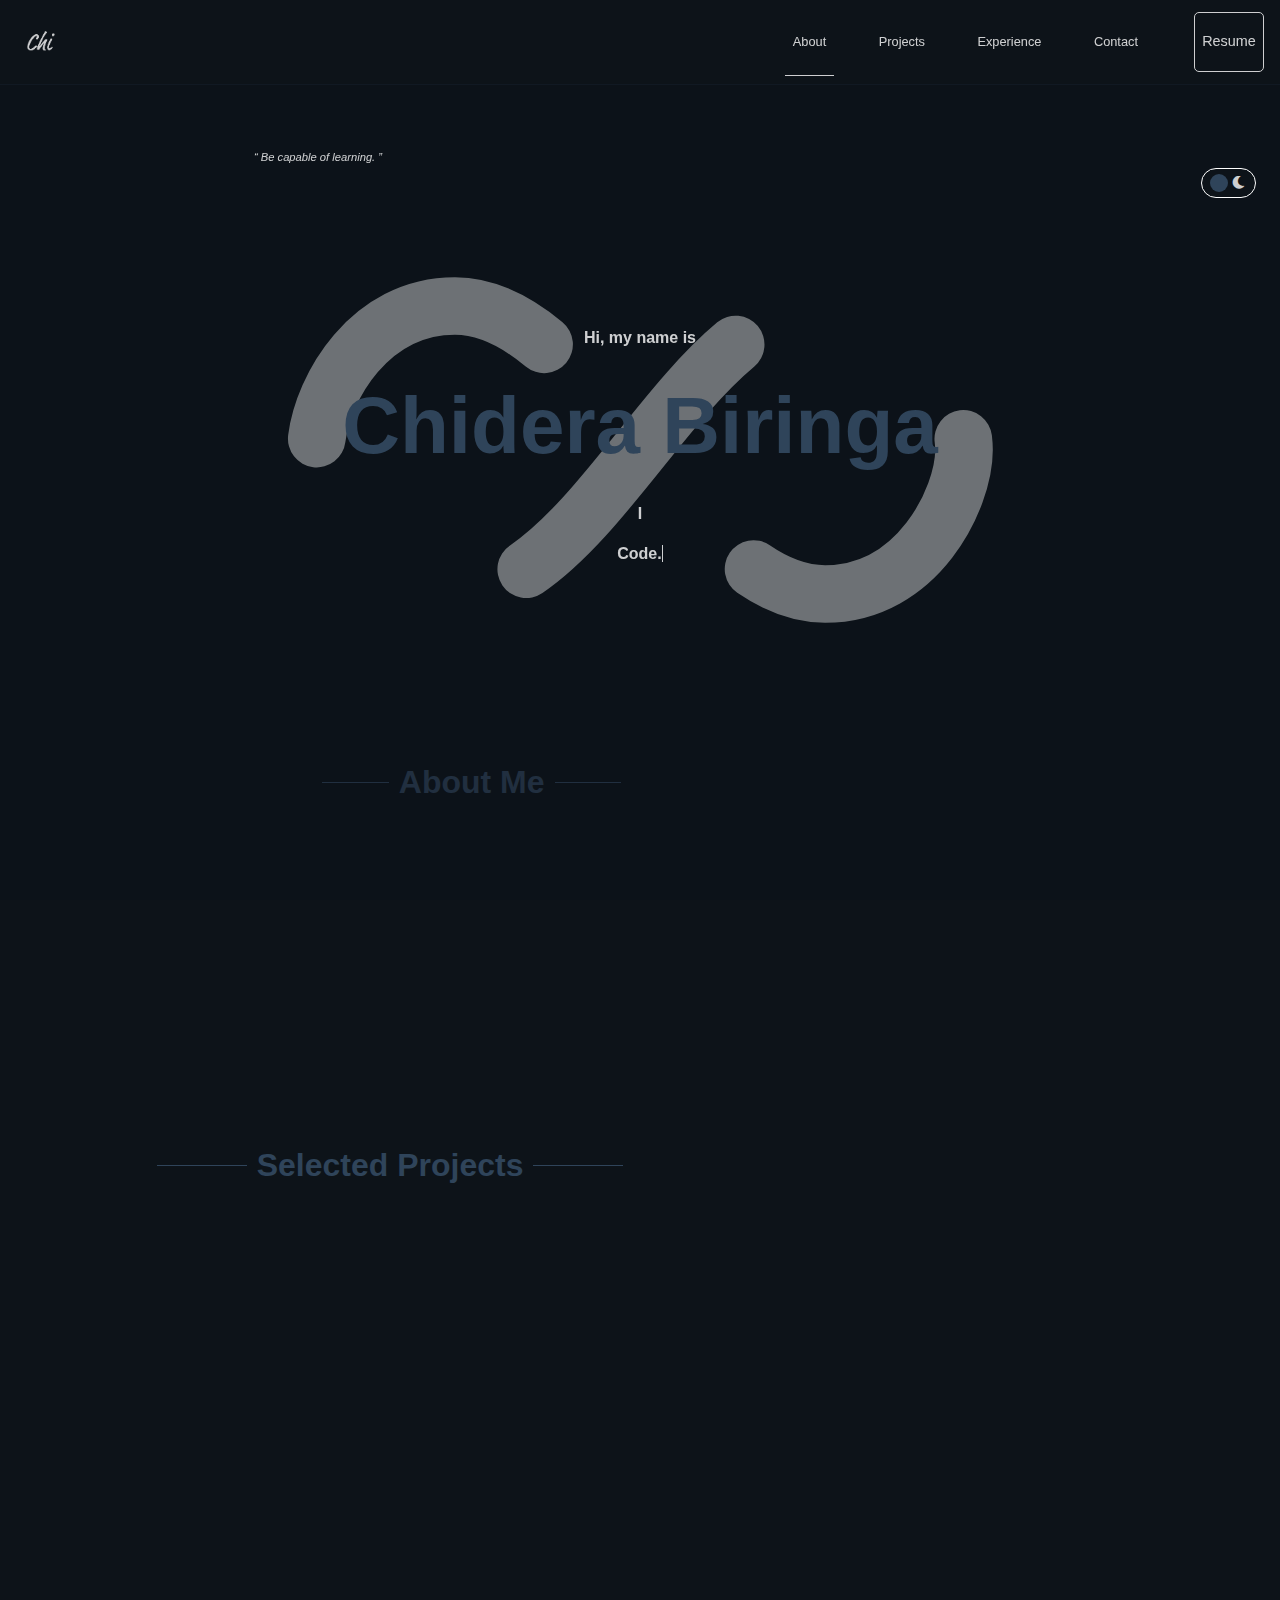
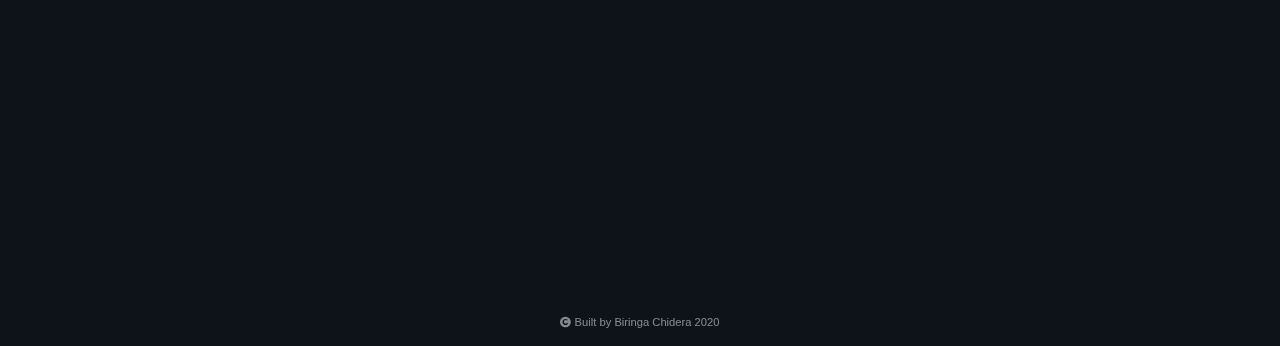
==== commit dbea9ef6: "updated project section" ====
--- a/index.html
+++ b/index.html
@@ -2,6 +2,7 @@
 <html lang="en">
 
 <!-- Head Begins -->
+
 <head>
     <title> Biringa Chidera </title>
     <meta name="author" content="Biringa Chidera">
@@ -11,7 +12,7 @@
     <meta name="viewport" content="width=device-width, initial-scale=1.0">
     <meta content="text/html;charset=utf-8" http-equiv="Content-Type">
     <meta content="utf-8" http-equiv="encoding">
-    <link rel="icon" type="image/png" href="./images/favicon.png"/>
+    <link rel="icon" type="image/png" href="./images/favicon.png" />
     <link rel="stylesheet" href="https://use.fontawesome.com/releases/v5.8.2/css/all.css">
     <link rel="stylesheet" href="https://fonts.googleapis.com/css?family=Consolas:100, 300,400,500,700&display=swap" rel="stylesheet" type="text/css">
     <link href="https://cdnjs.cloudflare.com/ajax/libs/twitter-bootstrap/4.4.1/css/bootstrap.min.css" rel="stylesheet">
@@ -21,57 +22,58 @@
 <!-- Head Ends -->
 
 <!-- Body Begins -->
+
 <body>
     <img src="./images/preloader/infinity.svg" class="preloader" alt="loading...">
     <div class="header_container">
         <!-- Navigation Begins -->
-      <nav class="navbar fixed-top navbar-expand-sm list-unstyled">
-        <button class="navbar-toggler" data-toggle="collapse" data-target="#navbarMenu">
-            <span class="text-white-50">
-                <i class="fas fa-bars fa-1x"></i>
-            </span>
-        </button>
-        <div class="collapse navbar-collapse" id="navbarMenu">
-            <a href="index.html"><img class="logo img-responsive" width="50px", height="50px" src="./images/logo/logo.png" alt="logo"></a>
-            <ul class="navbar-nav">
-                <li class="nav-item active"><a href="#about" target="_self" class="nav-link"> About</a></li>
-                <li class="nav-item"><a href="#projects" target="_self" class="nav-link"> Projects</a></li>
-                <li class="nav-item"><a href="#experience" target="_self" class="nav-link"> Experience</a></li>
-                <li class="nav-item"><a href="#contact" target="_self" class="nav-link"> Contact</a></li>
-            </ul>
-            <a class="resume_header" href="./resume/chidera-biringa-resume.pdf" target="_blank">Resume</a>
-        </div>
-    </nav>
-    <!-- Navigation Ends -->
+        <nav class="navbar fixed-top navbar-expand-sm list-unstyled">
+            <button class="navbar-toggler" data-toggle="collapse" data-target="#navbarMenu">
+                <span class="text-white-50">
+                    <i class="fas fa-bars fa-1x"></i>
+                </span>
+            </button>
+            <div class="collapse navbar-collapse" id="navbarMenu">
+                <a href="index.html"><img class="logo img-responsive" width="50px" , height="50px" src="./images/logo/logo.png" alt="logo"></a>
+                <ul class="navbar-nav">
+                    <li class="nav-item active"><a href="#about" target="_self" class="nav-link"> About</a></li>
+                    <li class="nav-item"><a href="#projects" target="_self" class="nav-link"> Projects</a></li>
+                    <li class="nav-item"><a href="#experience" target="_self" class="nav-link"> Experience</a></li>
+                    <li class="nav-item"><a href="#contact" target="_self" class="nav-link"> Contact</a></li>
+                </ul>
+                <a class="resume_header" href="./resume/chidera-biringa-resume.pdf" target="_blank">Resume</a>
+            </div>
+        </nav>
+        <!-- Navigation Ends -->
     </div>
 
     <!-- Colour Theme Variation Begins -->
     <div class="container theme_variation">
-       <cite class="quote"><q> Be capable of learning. </q></cite>
+        <cite class="quote"><q> Be capable of learning. </q></cite>
         <div class="row justify-content-end">
-        <input type="checkbox" class="checkbox" id="checkbox">
-        <label for="checkbox" class="label">
-            <i class="fas fa-sun"></i>
-            <i class="fas fa-moon"></i>
-            <div class="ball"></div>
-        </label>
-    </div>
+            <input type="checkbox" class="checkbox" id="checkbox">
+            <label for="checkbox" class="label">
+                <i class="fas fa-sun"></i>
+                <i class="fas fa-moon"></i>
+                <div class="ball"></div>
+            </label>
+        </div>
     </div>
     <!-- Colour Theme Variation Ends -->
 
     <!-- Introduction -->
     <div class="container intro_container">
-    <div class="row justify-content-start align-items-center">
-        <div class="col-md-12 py-2 col-sm-6">
+        <div class="row justify-content-start align-items-center">
+            <div class="col-md-12 py-2 col-sm-6">
                 <p class="typewrite"> Hi, my name is </p>
                 <p class="intro_content"> Chidera Biringa </p>
-                <div id = "about"></div>
-                 <p class="typewrite"> I </p>
+                <div id="about"></div>
+                <p class="typewrite"> I </p>
                 <p class="typewrite" data-period="1000" data-type='["Code.", "Design."]'>
                     <span class="wrap"></span>
                 </p>
-        </div>
-    </div>
+            </div>
+        </div>
     </div>
     <!-- Introduction Ends -->
 
@@ -82,18 +84,19 @@
             <div class="col-md-5 col-sm-6 about_me_my_col fade">
                 <div class="about_me_content">
                     <p> Hi, I'm Chi, a graduate student studying Computer Science at the
-                        <a class="umassd" href="https://www.umassd.edu/" target="_blank"> University of Massachusetts-Dartmouth. </a></p>
+                        <a class="umassd" href="https://www.umassd.edu/" target="_blank"> University of
+                            Massachusetts-Dartmouth. </a></p>
                     <p> I build software that lives on the web and mobile devices. </p>
-                    <div id = "resume"></div>
+                    <div id="resume"></div>
                     <p> I am a philomath. I exist at the intersection of AI and Software Engineering. </p>
-                 </div>
+                </div>
             </div>
 
             <div class="col-md-2 col-sm-6 fade">
                 <div class="image_placement hovereffect_ab">
                     <div class="overlay_ab">
                     </div>
-                    <img class="profile_picture img-responsive" src="./images/profile_picture/profile_picture.jpeg" alt="Profile Picture"/>
+                    <img class="profile_picture img-responsive" src="./images/profile_picture/profile_picture.jpeg" alt="Profile Picture" />
                 </div>
             </div>
         </div>
@@ -107,36 +110,37 @@
         <!-- Begin Row 1 -->
         <div class="row justify-content-center projects_my_row">
             <div class="col-md-5 col-sm-5 projects_my_col fade">
-                <a class="project_github" href="https://github.com/biringaChi/Lines" target="_blank"><i class="fab fa-github"> </i></a>
-                <div class="projects_image_placement hovereffect_2">
-                    <img class="lines" src="./images/lines/lines.png" alt="Lines"/>
-                        <div class="projects_content">
-                            <p class="projects_intro"> Lines: My personal portfolio Website V1 </p>
-                            <p class="project_summary"> A personal website to showcase some of my work. </p>
-                            <p class="technologies"> <i class="fab fa-html5"></i> | <i class="fab fa-css3"></i> | <i class="fab fa-js-square"></i></p>
-                            <p class="github_pill"> <a href="https://github.com/biringaChi/Lines" target="_blank">View on Github</a></p>
-                        </div>
+                <a class="project_github" href="https://github.com/biringaChi/MPSS" target="_blank"><i
+                        class="fab fa-github"> </i></a>
+                <div class="projects_image_placement hovereffect_2">
+                    <!-- <img class="lines" src="./images/lines/lines.png" alt="Lines"/> -->
+                    <svg width="300" height="80" viewBox="0 0 466 180" fill="none" xmlns="http://www.w3.org/2000/svg">
+                        <path d="M83.08 7.89C83.08 8.81 82.85 10.2667 82.39 12.26C81.93 14.1 81.3933 16.17 80.78 18.47C80.32 20.77 79.7067 23.07 78.94 25.37C78.3267 27.67 77.79 29.74 77.33 31.58C77.0233 32.8067 76.5633 35.6433 75.95 40.09C75.49 44.3833 75.26 49.5967 75.26 55.73C75.26 56.19 75.26 57.0333 75.26 58.26C75.4133 59.3333 75.49 61.02 75.49 63.32C75.49 65.62 75.49 68.6867 75.49 72.52C75.6433 76.2 75.72 80.8767 75.72 86.55C75.72 88.39 76.18 89.31 77.1 89.31C77.4067 89.31 77.6367 89.2333 77.79 89.08C77.9433 88.7733 78.6333 88.0067 79.86 86.78C85.0733 81.1067 90.5167 75.5867 96.19 70.22C102.017 64.8533 107.767 59.5633 113.44 54.35C119.267 48.9833 124.863 43.6933 130.23 38.48C135.597 33.1133 140.503 27.5167 144.95 21.69C145.717 20.6167 146.253 20.0033 146.56 19.85C147.02 19.5433 147.557 19.39 148.17 19.39C151.237 19.39 153.383 19.6967 154.61 20.31C155.837 20.9233 157.063 21.23 158.29 21.23C158.443 21.23 158.827 21.46 159.44 21.92C160.053 22.38 160.667 23.07 161.28 23.99C161.893 24.7567 162.43 25.7533 162.89 26.98C163.503 28.0533 163.81 29.28 163.81 30.66C163.81 31.12 163.427 31.8867 162.66 32.96C156.527 42.16 151.083 51.6667 146.33 61.48C141.73 71.2933 137.667 81.8733 134.14 93.22C130.613 104.567 127.623 116.91 125.17 130.25C122.717 143.437 120.723 158.08 119.19 174.18C118.883 176.48 118.653 177.937 118.5 178.55C118.5 179.163 118.193 179.47 117.58 179.47C116.813 179.47 115.97 179.163 115.05 178.55C114.283 177.937 113.363 177.63 112.29 177.63C111.523 177.63 111.063 177.783 110.91 178.09C110.91 178.397 110.527 178.55 109.76 178.55C108.227 178.55 106.54 178.013 104.7 176.94C102.86 175.867 101.48 174.947 100.56 174.18C99.7933 173.413 99.2567 172.877 98.95 172.57C98.7967 172.417 98.72 172.033 98.72 171.42C98.72 171.113 98.8733 169.657 99.18 167.05C99.64 164.597 100.177 161.53 100.79 157.85C101.403 154.017 102.093 149.953 102.86 145.66C103.627 141.213 104.317 136.997 104.93 133.01C105.543 128.87 106.08 125.267 106.54 122.2C107.153 119.133 107.613 116.987 107.92 115.76C108.227 113.92 108.763 111.467 109.53 108.4C110.45 105.18 111.447 101.73 112.52 98.05C113.747 94.37 114.973 90.6133 116.2 86.78C117.427 82.7933 118.577 79.19 119.65 75.97C119.65 75.3567 119.343 75.05 118.73 75.05C118.423 75.05 118.04 75.28 117.58 75.74C114.82 78.5 111.677 81.72 108.15 85.4C104.777 89.08 101.48 92.6067 98.26 95.98C95.1933 99.3533 92.4333 102.42 89.98 105.18C87.5267 107.787 85.9167 109.55 85.15 110.47C84.0767 111.697 83.3867 112.387 83.08 112.54C82.7733 112.693 82.4667 112.77 82.16 112.77C81.8533 112.77 81.01 112.54 79.63 112.08C78.4033 111.62 76.4867 111.16 73.88 110.7C71.8867 110.393 69.8933 109.933 67.9 109.32C66.06 108.707 64.5267 107.403 63.3 105.41C62.38 104.03 61.3833 101.423 60.31 97.59C59.39 93.7567 58.7767 89.3867 58.47 84.48V77.35V62.17C58.47 61.4033 58.24 61.02 57.78 61.02C57.4733 61.02 57.1667 61.25 56.86 61.71C56.5533 62.17 55.94 63.2433 55.02 64.93C50.88 72.75 47.3533 80.4933 44.44 88.16C41.5267 95.6733 39.2267 101.653 37.54 106.1C32.6333 119.593 29.7967 127.72 29.03 130.48C28.4167 133.087 27.2667 137.533 25.58 143.82C24.0467 149.953 23.28 155.473 23.28 160.38C23.28 161.147 22.7433 161.99 21.67 162.91C20.5967 163.83 19.6767 164.29 18.91 164.29C17.2233 164.29 16.15 164.673 15.69 165.44C15.23 166.207 14.54 166.59 13.62 166.59C13.16 166.59 12.47 166.36 11.55 165.9C10.7833 165.593 9.94 165.21 9.02 164.75C8.25333 164.29 7.48667 163.83 6.72 163.37C5.95333 163.063 5.41667 162.91 5.11 162.91C4.34333 162.91 3.34667 161.99 2.12 160.15C1.04667 158.31 0.51 156.393 0.51 154.4C0.51 152.253 0.816667 150.183 1.43 148.19C2.19667 146.197 3.04 144.357 3.96 142.67C4.88 140.83 5.72333 139.143 6.49 137.61C7.41 136.077 8.02333 134.62 8.33 133.24C11.2433 121.893 14.9233 110.7 19.37 99.66C23.97 88.4667 28.8 77.5033 33.86 66.77C38.92 56.0367 43.9033 45.5333 48.81 35.26C53.87 24.8333 58.3933 14.7133 62.38 4.9C63.1467 3.21332 63.6833 2.06332 63.99 1.44999C64.2967 0.83666 64.6033 0.529998 64.91 0.529998C66.1367 0.529998 66.98 0.683329 67.44 0.989992C67.9 1.14332 69.1267 1.37332 71.12 1.68C72.96 1.98666 74.8767 2.36999 76.87 2.83C78.8633 3.28999 80.4733 4.13332 81.7 5.35999C82.62 6.27999 83.08 7.12332 83.08 7.89ZM265.308 23.76C265.308 22.9933 265.078 22.4567 264.618 22.15C264.158 21.69 262.472 21.46 259.558 21.46C259.098 21.46 258.562 21.5367 257.948 21.69C257.488 21.69 256.645 21.8433 255.418 22.15C252.045 23.07 248.672 23.9133 245.298 24.68C241.925 25.4467 238.628 26.3667 235.408 27.44C232.188 28.5133 229.045 29.8933 225.978 31.58C222.912 33.1133 220.075 35.1833 217.468 37.79C214.402 46.07 211.182 54.5033 207.808 63.09C204.435 71.5233 201.905 79.88 200.218 88.16C203.285 90.7667 205.815 92.8367 207.808 94.37C209.955 95.9033 211.872 96.67 213.558 96.67C214.325 96.67 214.785 96.67 214.938 96.67C215.245 96.5167 215.935 96.0567 217.008 95.29C224.368 90.3833 231.345 84.3267 237.938 77.12C244.532 69.76 249.975 62.17 254.268 54.35C255.342 52.3567 256.492 49.98 257.718 47.22C259.098 44.46 260.325 41.7 261.398 38.94C262.472 36.0267 263.392 33.2667 264.158 30.66C264.925 27.9 265.308 25.6 265.308 23.76ZM274.278 57.34C269.372 66.3867 263.315 74.9733 256.108 83.1C249.055 91.2267 241.695 98.28 234.028 104.26C233.415 104.72 232.265 105.333 230.578 106.1C229.045 106.867 227.205 107.633 225.058 108.4C222.912 109.013 220.535 109.627 217.928 110.24C215.475 110.7 213.098 110.93 210.798 110.93C208.652 110.93 206.888 110.777 205.508 110.47C204.128 110.01 202.902 109.473 201.828 108.86C200.908 108.247 199.988 107.633 199.068 107.02C198.302 106.253 197.382 105.487 196.308 104.72C195.388 104.107 194.775 103.8 194.468 103.8C194.162 103.8 193.855 103.953 193.548 104.26C193.395 104.567 193.088 105.41 192.628 106.79C190.942 112.003 189.255 117.677 187.568 123.81C185.882 129.79 184.348 135.463 182.968 140.83C181.742 146.197 180.668 150.873 179.748 154.86C178.982 158.693 178.598 161.07 178.598 161.99C178.598 162.91 178.062 163.753 176.988 164.52C175.302 165.747 173.538 166.36 171.698 166.36C170.165 166.36 169.168 166.13 168.708 165.67C167.788 164.75 166.945 164.06 166.178 163.6C165.565 163.293 164.952 162.987 164.338 162.68C163.725 162.527 163.112 162.297 162.498 161.99C161.885 161.683 161.118 161.07 160.198 160.15C159.738 159.69 159.508 159.23 159.508 158.77C159.508 158.31 159.815 156.853 160.428 154.4C160.888 152.56 161.425 150.337 162.038 147.73C162.652 145.123 163.265 142.44 163.878 139.68C164.645 136.767 165.335 134.007 165.948 131.4C166.715 128.64 167.482 126.34 168.248 124.5C168.555 123.887 168.862 123.197 169.168 122.43C169.475 121.51 169.628 120.743 169.628 120.13C169.628 118.75 170.012 116.833 170.778 114.38C171.545 111.773 172.465 109.013 173.538 106.1C174.612 103.187 175.532 100.427 176.298 97.82C177.218 95.06 177.832 92.8367 178.138 91.15C178.138 90.3833 177.832 89.77 177.218 89.31C176.145 88.5433 175.148 87.7 174.228 86.78C173.308 85.86 172.848 84.7867 172.848 83.56C172.848 82.64 172.925 82.0267 173.078 81.72C173.385 81.4133 173.768 81.1833 174.228 81.03C174.688 80.8767 175.532 80.4167 176.758 79.65C177.985 78.73 179.595 78.27 181.588 78.27C182.048 78.27 182.355 77.9633 182.508 77.35C183.582 74.13 184.425 71.5233 185.038 69.53C185.805 67.5367 186.495 65.7733 187.108 64.24C187.722 62.5533 188.258 61.02 188.718 59.64C189.178 58.1067 189.638 56.2667 190.098 54.12C190.098 53.66 190.022 53.3533 189.868 53.2C189.868 53.0467 189.485 52.97 188.718 52.97C187.952 52.97 186.955 52.5867 185.728 51.82C183.582 50.5933 182.355 49.5967 182.048 48.83C181.742 47.91 181.205 47.0667 180.438 46.3C179.365 45.2267 178.828 44.3833 178.828 43.77C178.828 42.0833 179.365 40.55 180.438 39.17C181.665 37.79 183.812 36.1033 186.878 34.11C192.552 30.43 198.225 26.8267 203.898 23.3C209.725 19.7733 215.705 16.63 221.838 13.87C227.972 11.11 234.258 8.88666 240.698 7.19999C247.138 5.35999 253.885 4.43999 260.938 4.43999C264.312 4.43999 267.072 4.66999 269.218 5.12999C271.518 5.43666 274.125 6.81666 277.038 9.26999C279.645 11.4167 281.562 13.5633 282.788 15.71C284.168 17.7033 284.858 21 284.858 25.6C284.858 32.1933 283.708 38.02 281.408 43.08C279.108 48.14 276.732 52.8933 274.278 57.34ZM356.726 21.92C359.333 24.68 361.249 27.8233 362.476 31.35C363.703 34.7233 364.546 37.8667 365.006 40.78C365.313 42.16 365.619 43.54 365.926 44.92C366.233 46.3 366.386 47.3733 366.386 48.14C366.386 48.9067 365.849 49.5967 364.776 50.21C363.856 50.8233 362.783 51.13 361.556 51.13C360.483 51.13 359.179 50.9 357.646 50.44C355.499 49.8267 353.429 48.6 351.436 46.76C349.596 44.92 348.293 43.4633 347.526 42.39C346.913 41.47 346.376 40.2433 345.916 38.71C345.609 37.1767 345.226 35.5667 344.766 33.88C344.306 32.1933 343.616 30.5833 342.696 29.05C341.776 27.3633 340.473 26.06 338.786 25.14C337.099 24.22 335.413 23.76 333.726 23.76C332.959 23.76 331.809 25.37 330.276 28.59C328.896 31.81 328.206 36.2567 328.206 41.93C328.206 43.1567 328.359 45.6867 328.666 49.52C328.973 53.3533 329.893 58.4133 331.426 64.7C332.346 68.38 333.573 72.98 335.106 78.5C336.639 84.02 338.173 89.77 339.706 95.75C341.393 101.73 342.926 107.71 344.306 113.69C345.839 119.517 346.989 124.73 347.756 129.33C348.523 133.623 348.983 136.69 349.136 138.53C349.289 140.37 349.366 142.363 349.366 144.51C349.366 149.263 348.063 153.48 345.456 157.16C342.849 160.687 339.399 163.293 335.106 164.98C334.186 165.287 333.113 165.44 331.886 165.44C330.659 165.593 328.743 165.67 326.136 165.67C315.863 165.67 305.896 162.987 296.236 157.62C286.729 152.1 278.296 144.74 270.936 135.54C270.016 134.467 268.943 133.317 267.716 132.09C266.489 130.863 265.263 129.407 264.036 127.72C262.809 125.88 261.659 123.81 260.586 121.51C259.513 119.057 258.669 116.22 258.056 113C257.749 111.773 257.596 110.623 257.596 109.55C257.596 108.477 257.596 107.327 257.596 106.1C257.596 105.027 258.133 103.647 259.206 101.96C260.279 100.273 261.429 99.43 262.656 99.43C264.649 99.43 266.719 99.7367 268.866 100.35C271.013 100.963 272.853 101.73 274.386 102.65C276.533 104.03 278.373 105.563 279.906 107.25C281.593 108.937 282.436 110.087 282.436 110.7C282.436 112.387 282.129 113.767 281.516 114.84C281.056 115.76 280.826 117.447 280.826 119.9C280.826 120.36 280.979 120.897 281.286 121.51C281.593 122.123 281.899 122.813 282.206 123.58C283.739 126.34 285.656 129.023 287.956 131.63C290.256 134.237 292.863 136.767 295.776 139.22C298.689 141.52 301.756 143.59 304.976 145.43C308.196 147.27 311.416 148.727 314.636 149.8C316.476 150.413 318.469 150.72 320.616 150.72C322.456 150.72 324.219 149.953 325.906 148.42C327.593 146.733 328.436 144.663 328.436 142.21C328.436 139.143 328.283 136 327.976 132.78C327.823 129.56 327.593 126.8 327.286 124.5C326.366 118.06 325.139 111.927 323.606 106.1C322.073 100.12 320.463 94.2933 318.776 88.62C317.089 82.7933 315.403 76.89 313.716 70.91C312.183 64.93 310.803 58.72 309.576 52.28C309.423 51.6667 309.193 50.5933 308.886 49.06C308.733 47.5267 308.503 45.9167 308.196 44.23C308.043 42.39 307.889 40.6267 307.736 38.94C307.583 37.1 307.506 35.6433 307.506 34.57C307.506 31.9633 307.583 30.2767 307.736 29.51C308.196 27.67 308.579 25.5233 308.886 23.07C309.346 20.6167 310.036 18.3167 310.956 16.17C312.029 14.0233 313.409 12.26 315.096 10.88C316.783 9.34666 319.159 8.57999 322.226 8.57999C328.359 8.57999 334.339 9.42333 340.166 11.11C346.146 12.7967 351.666 16.4 356.726 21.92ZM456.003 21.92C458.61 24.68 460.527 27.8233 461.753 31.35C462.98 34.7233 463.823 37.8667 464.283 40.78C464.59 42.16 464.897 43.54 465.203 44.92C465.51 46.3 465.663 47.3733 465.663 48.14C465.663 48.9067 465.127 49.5967 464.053 50.21C463.133 50.8233 462.06 51.13 460.833 51.13C459.76 51.13 458.457 50.9 456.923 50.44C454.777 49.8267 452.707 48.6 450.713 46.76C448.873 44.92 447.57 43.4633 446.803 42.39C446.19 41.47 445.653 40.2433 445.193 38.71C444.887 37.1767 444.503 35.5667 444.043 33.88C443.583 32.1933 442.893 30.5833 441.973 29.05C441.053 27.3633 439.75 26.06 438.063 25.14C436.377 24.22 434.69 23.76 433.003 23.76C432.237 23.76 431.087 25.37 429.553 28.59C428.173 31.81 427.483 36.2567 427.483 41.93C427.483 43.1567 427.637 45.6867 427.943 49.52C428.25 53.3533 429.17 58.4133 430.703 64.7C431.623 68.38 432.85 72.98 434.383 78.5C435.917 84.02 437.45 89.77 438.983 95.75C440.67 101.73 442.203 107.71 443.583 113.69C445.117 119.517 446.267 124.73 447.033 129.33C447.8 133.623 448.26 136.69 448.413 138.53C448.567 140.37 448.643 142.363 448.643 144.51C448.643 149.263 447.34 153.48 444.733 157.16C442.127 160.687 438.677 163.293 434.383 164.98C433.463 165.287 432.39 165.44 431.163 165.44C429.937 165.593 428.02 165.67 425.413 165.67C415.14 165.67 405.173 162.987 395.513 157.62C386.007 152.1 377.573 144.74 370.213 135.54C369.293 134.467 368.22 133.317 366.993 132.09C365.767 130.863 364.54 129.407 363.313 127.72C362.087 125.88 360.937 123.81 359.863 121.51C358.79 119.057 357.947 116.22 357.333 113C357.027 111.773 356.873 110.623 356.873 109.55C356.873 108.477 356.873 107.327 356.873 106.1C356.873 105.027 357.41 103.647 358.483 101.96C359.557 100.273 360.707 99.43 361.933 99.43C363.927 99.43 365.997 99.7367 368.143 100.35C370.29 100.963 372.13 101.73 373.663 102.65C375.81 104.03 377.65 105.563 379.183 107.25C380.87 108.937 381.713 110.087 381.713 110.7C381.713 112.387 381.407 113.767 380.793 114.84C380.333 115.76 380.103 117.447 380.103 119.9C380.103 120.36 380.257 120.897 380.563 121.51C380.87 122.123 381.177 122.813 381.483 123.58C383.017 126.34 384.933 129.023 387.233 131.63C389.533 134.237 392.14 136.767 395.053 139.22C397.967 141.52 401.033 143.59 404.253 145.43C407.473 147.27 410.693 148.727 413.913 149.8C415.753 150.413 417.747 150.72 419.893 150.72C421.733 150.72 423.497 149.953 425.183 148.42C426.87 146.733 427.713 144.663 427.713 142.21C427.713 139.143 427.56 136 427.253 132.78C427.1 129.56 426.87 126.8 426.563 124.5C425.643 118.06 424.417 111.927 422.883 106.1C421.35 100.12 419.74 94.2933 418.053 88.62C416.367 82.7933 414.68 76.89 412.993 70.91C411.46 64.93 410.08 58.72 408.853 52.28C408.7 51.6667 408.47 50.5933 408.163 49.06C408.01 47.5267 407.78 45.9167 407.473 44.23C407.32 42.39 407.167 40.6267 407.013 38.94C406.86 37.1 406.783 35.6433 406.783 34.57C406.783 31.9633 406.86 30.2767 407.013 29.51C407.473 27.67 407.857 25.5233 408.163 23.07C408.623 20.6167 409.313 18.3167 410.233 16.17C411.307 14.0233 412.687 12.26 414.373 10.88C416.06 9.34666 418.437 8.57999 421.503 8.57999C427.637 8.57999 433.617 9.42333 439.443 11.11C445.423 12.7967 450.943 16.4 456.003 21.92Z"
+                            fill="white" />
+                    </svg>
+
+                    <div class="projects_content">
+                        <p class="projects_intro"> MPSS: A novel multi-dimensional analysis of updates in SDLC </p>
+                        <p class="project_summary"> An AST-Neural facilitated multi-dimensional performance impact analysis of security Updates in Software Development Lifecycle (SDLC). </p>
+                        <p class="technologies"> <i class="fab fa-java"></i> | <i class="fab fa-python"></i> </p>
+                        <p class="github_pill"> <a href="https://github.com/biringaChi/MPSS" target="_blank">View on
+                                Github</a></p>
+                    </div>
                 </div>
             </div>
 
             <div class="col-md-5 col-sm-5 projects_my_col fade">
-                <a class="project_github" href="https://github.com/biringaChi/SQL-Query-Evaluator" target="_blank"><i class="fab fa-github"> </i></a>
-                <div class="projects_image_placement">
-                    <img class="sql_img img_responsive" src="./images/sql_query_eval/sql.png" alt="SQL Query Evaluator"/>
-                        <div class="projects_content">
-                            <p class="projects_intro"> SQL Query Evaluator: An SQL engine to evaluate sql queries </p>
-                                <p class="project_summary"> An SQL query evaluator for a single-threaded database that can run TPC-H queries.
-
-                                <!-- <p> It has operational support for Select, Project, Join, Union, Aggregate operations, and implements standard optimization techniques such as -->
-                                <!-- projection pushdown, selection pushdown, and cross-product to join conversion.  </p> -->
-
-                                <!-- <p> Our program will receive an SQL File with a collection of CREATE TABLE and SELECT statements. These statements define a representational -->
-                                <!-- schema for the data and perform filtering and other operations on the data. The result of these operations will -->
-                                <!-- be in a standardized row-oriented data form. </p> -->
-
-                            <p class="technologies">  <i class="fab fa-java"></i> | SQL </p>
-                            <p class="github_pill"> <a href="https://github.com/biringaChi/SQL-Query-Evaluator" target="_blank">View on Github</a></p>
-                        </div>
+                <a class="project_github" href="https://github.com/biringaChi/Lines" target="_blank"><i
+                        class="fab fa-github"> </i></a>
+                <div class="projects_image_placement hovereffect_2">
+                    <img class="lines" src="./images/lines/lines.png" alt="Lines" />
+                    <div class="projects_content">
+                        <p class="projects_intro"> Lines: My personal portfolio Website V1 </p>
+                        <p class="project_summary"> A personal website to showcase some of my work. </p>
+                        <p class="technologies"> <i class="fab fa-html5"></i> | <i class="fab fa-css3"></i> | <i class="fab fa-js-square"></i></p>
+                        <p class="github_pill"> <a href="https://github.com/biringaChi/Lines" target="_blank">View on
+                                Github</a></p>
+                    </div>
                 </div>
             </div>
 
@@ -145,145 +149,174 @@
         <!-- Begin Row 2 -->
         <div class="row justify-content-center projects_my_row">
             <div class="col-md-5 col-sm-5 projects_my_col fade">
-                <a class="project_github" href="https://github.com/biringaChi/PIF-Model" target="_blank"><i class="fab fa-github"> </i></a>
-                <div class="projects_image_placement hovereffect_2">
-                    <img class="sql_img img-responsive" src="./images/pif_model/pif.png" alt="Predictive Inference Frame (PIF) Model"/>
-                        <div class="projects_content">
-                            <p class="projects_intro"> PIF Model: An AI model to predict and generate video frames</p>
-                            <p class="project_summary"> An Artificial Intelligence model that can infer a new frame between two existing sequential frames of a video. </p>
-
-                            <!-- <p> The generative neural network model used youtube footage to predict existing frames and generate videos. -->
-                                <!-- The model was able to infer new frames from high definition videos. Furthermore, the model was able to generate new videos -->
-                                <!-- from the input data sample. The model works by splitting a video into contiguous frames categorized as scenes, -->
-                                <!-- these scenes are processed and passed into the generator network which generates new video frames. </p> -->
-
-                            <p class="technologies"> <i class="fab fa-python"></i> | PyTorch | NumPy </p>
-                            <p class="github_pill"> <a href="https://github.com/biringaChi/PIF-Model" target="_blank">View on Github</a></p>
-                        </div>
+                <a class="project_github" href="https://github.com/biringaChi/PIF-Model" target="_blank"><i
+                        class="fab fa-github"> </i></a>
+                <div class="projects_image_placement hovereffect_2">
+                    <img class="sql_img img-responsive" src="./images/pif_model/pif.png" alt="Predictive Inference Frame (PIF) Model" />
+                    <div class="projects_content">
+                        <p class="projects_intro"> PIF Model: An AI model to predict and generate video frames</p>
+                        <p class="project_summary"> An Artificial Intelligence model that can infer a new frame between two existing sequential frames of a video. </p>
+
+                        <!-- <p> The generative neural network model used youtube footage to predict existing frames and generate videos. -->
+                        <!-- The model was able to infer new frames from high definition videos. Furthermore, the model was able to generate new videos -->
+                        <!-- from the input data sample. The model works by splitting a video into contiguous frames categorized as scenes, -->
+                        <!-- these scenes are processed and passed into the generator network which generates new video frames. </p> -->
+
+                        <p class="technologies"> <i class="fab fa-python"></i> | PyTorch | NumPy </p>
+                        <p class="github_pill"> <a href="https://github.com/biringaChi/PIF-Model" target="_blank">View
+                                on Github</a></p>
+                    </div>
                 </div>
             </div>
 
             <div class="col-md-5 col-sm-5 projects_my_col fade">
-                <a class="project_github" href="https://github.com/biringaChi/hoard" target="_blank"><i class="fab fa-github"> </i></a>
-                <div class="projects_image_placement hovereffect_2">
-                    <img class="sql_img img-responsive" src="./images/hoard/hoard.png" alt="Hoard"/>
-                        <div class="projects_content">
-                            <p class="projects_intro"> Hoard: A RESTFUL API with full CRUD functionalities </p>
-                            <p class="project_summary">
-                            Hoard is a RESTFUL API with full CRUD functionalities to keep track of my part-time bibliophilic sessions.
-                            </p>
-
-                            <p class="technologies">  <i class="fab fa-python"></i> | Flask | SQLite </p>
-                            <p class="github_pill"> <a href="https://github.com/biringaChi/hoard" target="_blank">View on Github</a></p>
-                        </div>
-                </div>
-            </div>
-
-        </div>
-
-       <!-- Begin Row 3 -->
+                <a class="project_github" href="https://github.com/biringaChi/SQL-Query-Evaluator" target="_blank"><i
+                        class="fab fa-github"> </i></a>
+                <div class="projects_image_placement">
+                    <img class="sql_img img_responsive" src="./images/sql_query_eval/sql.png" alt="SQL Query Evaluator" />
+                    <div class="projects_content">
+                        <p class="projects_intro"> SQL Query Evaluator: An SQL engine to evaluate sql queries </p>
+                        <p class="project_summary"> An SQL query evaluator for a single-threaded database that can run TPC-H queries.
+
+                            <!-- <p> It has operational support for Select, Project, Join, Union, Aggregate operations, and implements standard optimization techniques such as -->
+                            <!-- projection pushdown, selection pushdown, and cross-product to join conversion.  </p> -->
+
+                            <!-- <p> Our program will receive an SQL File with a collection of CREATE TABLE and SELECT statements. These statements define a representational -->
+                            <!-- schema for the data and perform filtering and other operations on the data. The result of these operations will -->
+                            <!-- be in a standardized row-oriented data form. </p> -->
+
+                            <p class="technologies"> <i class="fab fa-java"></i> | SQL </p>
+                            <p class="github_pill"> <a href="https://github.com/biringaChi/SQL-Query-Evaluator" target="_blank">View on Github</a></p>
+                    </div>
+                </div>
+            </div>
+
+        </div>
+
+        <!-- Begin Row 3 -->
         <div class="row justify-content-center projects_my_row">
             <div class="col-md-5 col-sm-6 projects_my_col fade">
-                <a class="project_github" href="https://github.com/biringaChi/Authorship-Attribution" target="_blank"><i class="fab fa-github"> </i></a>
-                <div class="projects_image_placement hovereffect_2">
-                    <img class="sql_img img-responsive" src="./images/authorship_attr/authorship_attr.png" alt="Authorship Attribution Model"/>
-                        <div class="projects_content">
-                            <p class="projects_intro"> Authorship Attribution: A classification model to predict authors based on sentiments</p>
-                            <p class="project_summary"> A classification model to predict authors based on sentiments. </p>
-                            <!-- <p> Experiments were executed on books extracted from Victorian Era Authors. </p> -->
-
-                            <p class="technologies"> <i class="fab fa-r-project"></i> | Tidyverse | quanteda </p>
-                            <p class="github_pill"> <a href="https://github.com/biringaChi/Authorship-Attribution" target="_blank">View on Github</a></p>
-                        </div>
+                <a class="project_github" href="https://github.com/biringaChi/Authorship-Attribution" target="_blank"><i
+                        class="fab fa-github"> </i></a>
+                <div class="projects_image_placement hovereffect_2">
+                    <img class="sql_img img-responsive" src="./images/authorship_attr/authorship_attr.png" alt="Authorship Attribution Model" />
+                    <div class="projects_content">
+                        <p class="projects_intro"> Authorship Attribution: A classification model to predict authors based on sentiments</p>
+                        <p class="project_summary"> A classification model to predict authors based on sentiments. </p>
+                        <!-- <p> Experiments were executed on books extracted from Victorian Era Authors. </p> -->
+
+                        <p class="technologies"> <i class="fab fa-r-project"></i> | Tidyverse | quanteda </p>
+                        <p class="github_pill"> <a href="https://github.com/biringaChi/Authorship-Attribution" target="_blank">View on Github</a></p>
+                    </div>
                 </div>
             </div>
 
             <div class="col-md-5 col-sm-6 projects_my_col fade">
-                <a class="project_github" href="https://github.com/biringaChi/Chatbot" target="_blank"><i class="fab fa-github"> </i></a>
-                <!-- Row 1 Col 2 -->
-                <div class="projects_image_placement hovereffect_2">
-                    <img class="sql_img img-responsive" src="./images/chatbot/chatbot.png" alt="Customer Response Chatbot"/>
-                        <div class="projects_content">
-                            <p class="projects_intro"> Customer Response Chatbot: An AI-powered chatbot </p>
-                            <p class="project_summary"> An AI model that predicts responses to questions asked by customers to companies. </p>
-
-                            <!-- <p> The model was able to predict an average of 3 intelligible responses from 5 sequential questions. </p> -->
-                            <p class="technologies"> <i class="fab fa-r-project"></i> | quanteda | caret </p>
-                            <p class="github_pill"> <a href="https://github.com/biringaChi/Chatbot" target="_blank">View on Github</a></p>
-                        </div>
-                </div>
-            </div>
-        </div>
-
-       <!-- Begin Row 4 -->
+                <a class="project_github" href="https://github.com/biringaChi/hoard" target="_blank"><i
+                        class="fab fa-github"> </i></a>
+                <div class="projects_image_placement hovereffect_2">
+                    <img class="sql_img img-responsive" src="./images/hoard/hoard.png" alt="Hoard" />
+                    <div class="projects_content">
+                        <p class="projects_intro"> Hoard: A RESTFUL API with full CRUD functionalities </p>
+                        <p class="project_summary">
+                            Hoard is a RESTFUL API with full CRUD functionalities to keep track of my part-time bibliophilic sessions.
+                        </p>
+
+                        <p class="technologies"> <i class="fab fa-python"></i> | Flask | SQLite </p>
+                        <p class="github_pill"> <a href="https://github.com/biringaChi/hoard" target="_blank">View on
+                                Github</a></p>
+                    </div>
+                </div>
+            </div>
+        </div>
+
+        <!-- Begin Row 4 -->
         <div class="row justify-content-center projects_my_row">
             <div class="col-md-5 col-sm-6 projects_my_col fade">
-                <a class="project_github" href="https://github.com/biringaChi/grocery_craw" target="_blank"><i class="fab fa-github"> </i></a>
-                <div class="projects_image_placement hovereffect_2">
-                    <img class="sql_img img-responsive" src="./images/grocery_craw/grocery_craw.png" alt="grocery_craw.png"/>
-                        <div class="projects_content">
-                            <p class="projects_intro"> Grocery Craw: A multi-threaded webcrawler</p>
-                            <p class="project_summary"> A multi-threaded web crawler that scrapes the web pages of a grocery store. </p>
-
-                            <p class="technologies"> <i class="fab fa-python"></i> | Scrapy </p>
-                            <p class="github_pill"> <a href="https://github.com/biringaChi/grocery_craw" target="_blank">View on Github</a></p>
-                        </div>
-                </div>
-                <div id = "experience"></div>
-            </div>
-        </div>
+                <a class="project_github" href="https://github.com/biringaChi/Chatbot" target="_blank"><i
+                        class="fab fa-github"> </i></a>
+                <div class="projects_image_placement hovereffect_2">
+                    <img class="sql_img img-responsive" src="./images/chatbot/chatbot.png" alt="Customer Response Chatbot" />
+                    <div class="projects_content">
+                        <p class="projects_intro"> Customer Response Chatbot: An AI-powered chatbot </p>
+                        <p class="project_summary"> An AI model that predicts responses to questions asked by customers to companies. </p>
+
+                        <!-- <p> The model was able to predict an average of 3 intelligible responses from 5 sequential questions. </p> -->
+                        <p class="technologies"> <i class="fab fa-r-project"></i> | quanteda | caret </p>
+                        <p class="github_pill"> <a href="https://github.com/biringaChi/Chatbot" target="_blank">View on
+                                Github</a></p>
+                    </div>
+                </div>
+            </div>
+
+            <div class="col-md-5 col-sm-6 projects_my_col fade">
+                <a class="project_github" href="https://github.com/biringaChi/grocery_craw" target="_blank"><i
+                        class="fab fa-github"> </i></a>
+                <div class="projects_image_placement hovereffect_2">
+                    <img class="sql_img img-responsive" src="./images/grocery_craw/grocery_craw.png" alt="grocery_craw.png" />
+                    <div class="projects_content">
+                        <p class="projects_intro"> Grocery Craw: A multi-threaded webcrawler</p>
+                        <p class="project_summary"> A multi-threaded web crawler that scrapes the web pages of a grocery store. </p>
+
+                        <p class="technologies"> <i class="fab fa-python"></i> | Scrapy </p>
+                        <p class="github_pill"> <a href="https://github.com/biringaChi/grocery_craw" target="_blank">View on Github</a></p>
+                    </div>
+                </div>
+            </div>
+        </div>
+    </div>
     </div>
 
     <!-- Projects Ends -->
 
     <!-- Experience Begins -->
+    <div id="experience"></div>
     <div class="container experience_container">
         <p class="section_headers"><span> Experience </p></span>
-        <div class="row justify-content-center experience_my_row">
-            <!-- Row 1 Col 1 -->
-            <div class="col-md-7 col-sm-6 fade">
-            <div class="tabs">
-
-            <div class="tab-4">
-                <label for="tab2-3"> RA </label>
-                <input id="tab2-3" name="tabs-four" type="radio">
-                <div class="experience_content">
-                    <p class="tab_ra">
-                    Research Assistant | Fellow @ <a class="umassd" href="https://www.umassd.edu/cybersecurity-center/about/" target="_blank">
-                        UMass Dartmouth - Cybersecurity center</a> <br> September 2020 - Present
-                    </p>
-                    <p class="tab_t">
-                    <i class="fas fa-caret-right"></i> Research Title: Multi-Dimensional Performance Impact Analysis of Security Updates in Software Development Lifecycle. <br>
-                    </p>
-                </div>
-                </div>
-
-              <div class="tab-4">
-                <label for="tab2-1" class="tab_control"> Grader </label>
-                <input id="tab2-1" name="tabs-four" type="radio" checked="checked">
-                <div class="experience_content">
-                  <p class="tab_gr">
-                    Grader @ <a class="umassd" href="https://www.umassd.edu/" target="_blank">
-                   University of Massachusetts, Darthmouth </a> <br> September - December, 2019
-                 </p>
-                  <p class="tab_gr"> <i class="fas fa-caret-right"></i>
-                  Graded undergraduate students' assignments, projects and exams for a course on Software Process and Project Management. </p>
-                </div>
-              </div>
-
-              <div class="tab-4">
-                <span class="full_text"> <label for="tab2-2"> TA </label> </span>
-                <span class="short_text"> <label for="tab2-2"> &nbsp; &nbsp; &nbsp;   TA </label> </span>
-                <input id="tab2-2" name="tabs-four" type="radio">
-                <div class="experience_content">
-                  <p class="tab_ta">
-                    Teaching Assistant @ <a class="umassd" href="https://www.umassd.edu/" target="_blank">
-                    University of Massachusetts, Darthmouth </a> <br> September, 2019 </p>
-                  <p class="tab_ta"> <i class="fas fa-caret-right"></i> Taught computer programming using Swift programming language.  </p>
-                </div>
-              </div>
-
-              <!-- <div class="tab-4">
+            <div class="row justify-content-center experience_my_row">
+                <!-- Row 1 Col 1 -->
+                <div class="col-md-7 col-sm-6 fade">
+                    <div class="tabs">
+
+                        <div class="tab-4">
+                            <label for="tab2-1"> RA </label>
+                            <input id="tab2-1" name="tabs-four" type="radio">
+                            <div class="experience_content">
+                                <p class="tab_ra">
+                                    Research Assistant | Fellow @ <a class="umassd" href="https://www.umassd.edu/cybersecurity-center/about/" target="_blank">
+                                    UMass Dartmouth - Cybersecurity center</a> <br> September 2020 - Present
+                                </p>
+                                <p class="tab_ra">
+                                    <i class="fas fa-caret-right"></i> Research Title: Multi-Dimensional Performance Impact Analysis of Security Updates in Software Development Lifecycle. <br>
+                                </p>
+                            </div>
+                        </div>
+
+                        <div class="tab-4">
+                            <label for="tab2-2" class="tab_control"> Grader </label>
+                            <input id="tab2-2" name="tabs-four" type="radio" checked="checked">
+                            <div class="experience_content">
+                                <p class="tab_gr">
+                                    Grader @ <a class="umassd" href="https://www.umassd.edu/" target="_blank">
+                                    University of Massachusetts, Darthmouth </a> <br> September - December, 2019
+                                </p>
+                                <p class="tab_gr"> <i class="fas fa-caret-right"></i> Graded undergraduate students' assignments, projects and exams for a course on Software Process and Project Management. </p>
+                            </div>
+                        </div>
+
+                        <div class="tab-4">
+                            <span class="full_text"> <label for="tab2-3"> TA </label> </span>
+                            <span class="short_text"> <label for="tab2-3"> &nbsp; &nbsp; &nbsp; TA </label> </span>
+                            <input id="tab2-3" name="tabs-four" type="radio">
+                            <div class="experience_content">
+                                <p class="tab_ta">
+                                    Teaching Assistant @ <a class="umassd" href="https://www.umassd.edu/" target="_blank">
+                                    University of Massachusetts, Darthmouth </a> <br> September, 2019 </p>
+                                <p class="tab_ta"> <i class="fas fa-caret-right"></i> Taught computer programming using Swift programming language. </p>
+                            </div>
+                        </div>
+
+                        <!-- <div class="tab-4">
                 <label for="tab2-3"> Teacher </label>
                 <input id="tab2-3" name="tabs-four" type="radio">
                 <div class="experience_content">
@@ -298,49 +331,50 @@
                 </div>
               </div> -->
 
-              <div class="tab-4">
-                <span class="full_text se"> <label for="tab2-4"> Software Engineer </label> </span>
-                <span class="short_text se"> <label for="tab2-4"> &nbsp; &nbsp; &nbsp;  SE </label> </span>
-                <input id="tab2-4" name="tabs-four" type="radio">
-                <div class="experience_content">
-                  <p class="se"> Software Engineer @ <a class="umassd" href="https://www.nnpcgroup.com/" target="_blank"> NNPC-PPMC </a> <br> May - August, 2015 </p>
-                  <p class="se">
-                    <i class="fas fa-caret-right"></i> Developed webpages for the engineering section of the company. <br>
-                    <i class="fas fa-caret-right"></i> Designed strategies to improve the performance of in-house crudeoil processing software.
-                   </p>
-                </div>
-              </div>
-
-            </div>
-            </div>
-        </div>
+                        <div class="tab-4">
+                            <span class="full_text se"> <label for="tab2-4"> Software Engineer </label> </span>
+                            <span class="short_text se"> <label for="tab2-4"> &nbsp; &nbsp; &nbsp; SE </label> </span>
+                            <input id="tab2-4" name="tabs-four" type="radio">
+                            <div class="experience_content">
+                                <p class="se"> Software Engineer @ <a class="umassd" href="https://www.nnpcgroup.com/" target="_blank"> NNPC-PPMC </a> <br> May - August, 2015 </p>
+                                <p class="se">
+                                    <i class="fas fa-caret-right"></i> Developed webpages for the engineering section of the company. <br>
+                                    <i class="fas fa-caret-right"></i> Designed strategies to improve the performance of in-house crudeoil processing software.
+                                </p>
+                            </div>
+                        </div>
+
+                    </div>
+                </div>
+            </div>
     </div>
     <!-- <Experience Ends -->
 
     <!-- Footer Begins -->
-      <div class="container footer_container">
+    <div class="container footer_container">
         <div class="row">
-          <div class="col-md-12 fade">
+            <div class="col-md-12 fade">
                 <div class="say_hello" id="contact"> <span> Say Hello </span> </div>
                 <div class="contact_details">
                     <p>
                         <a class="social_icons" href="https://www.linkedin.com/in/chidera-biringa" target="_blank"> <i class="fab fa-linkedin-in mr-3"> </i></a>
-                        <a class="social_icons" href="https://github.com/biringaChi" target="_blank"><i class="fab fa-github"> </i></a>
+                        <a class="social_icons" href="https://github.com/biringaChi" target="_blank"><i
+                                class="fab fa-github"> </i></a>
                     </p>
                     <p> <i class="fas fa-mobile-alt"></i> +1(508) 863-7923 </p>
                     <p> <i class="far fa-envelope"></i> biringachidera@gmail.com </p>
                     <p> <i class="far fa-address-book"> </i> New Bedford Massachusetts 02740 US </p>
                 </div>
             </div>
-          </div>
-        </div>
-      </div>
-
-      <!-- Copyright Begins-->
-      <div class="footer-copyright">
+        </div>
+    </div>
+    </div>
+
+    <!-- Copyright Begins-->
+    <div class="footer-copyright">
         <p class="footer_copy"> <i class="fas fa-copyright"> </i> Built by Biringa Chidera 2020 </p>
-      </div>
-      <!-- Copyright Ends -->
+    </div>
+    <!-- Copyright Ends -->
 
     </footer>
     <!-- Footer Ends -->
@@ -357,4 +391,5 @@
 
 </body>
 <!-- Body Ends -->
+
 </html>
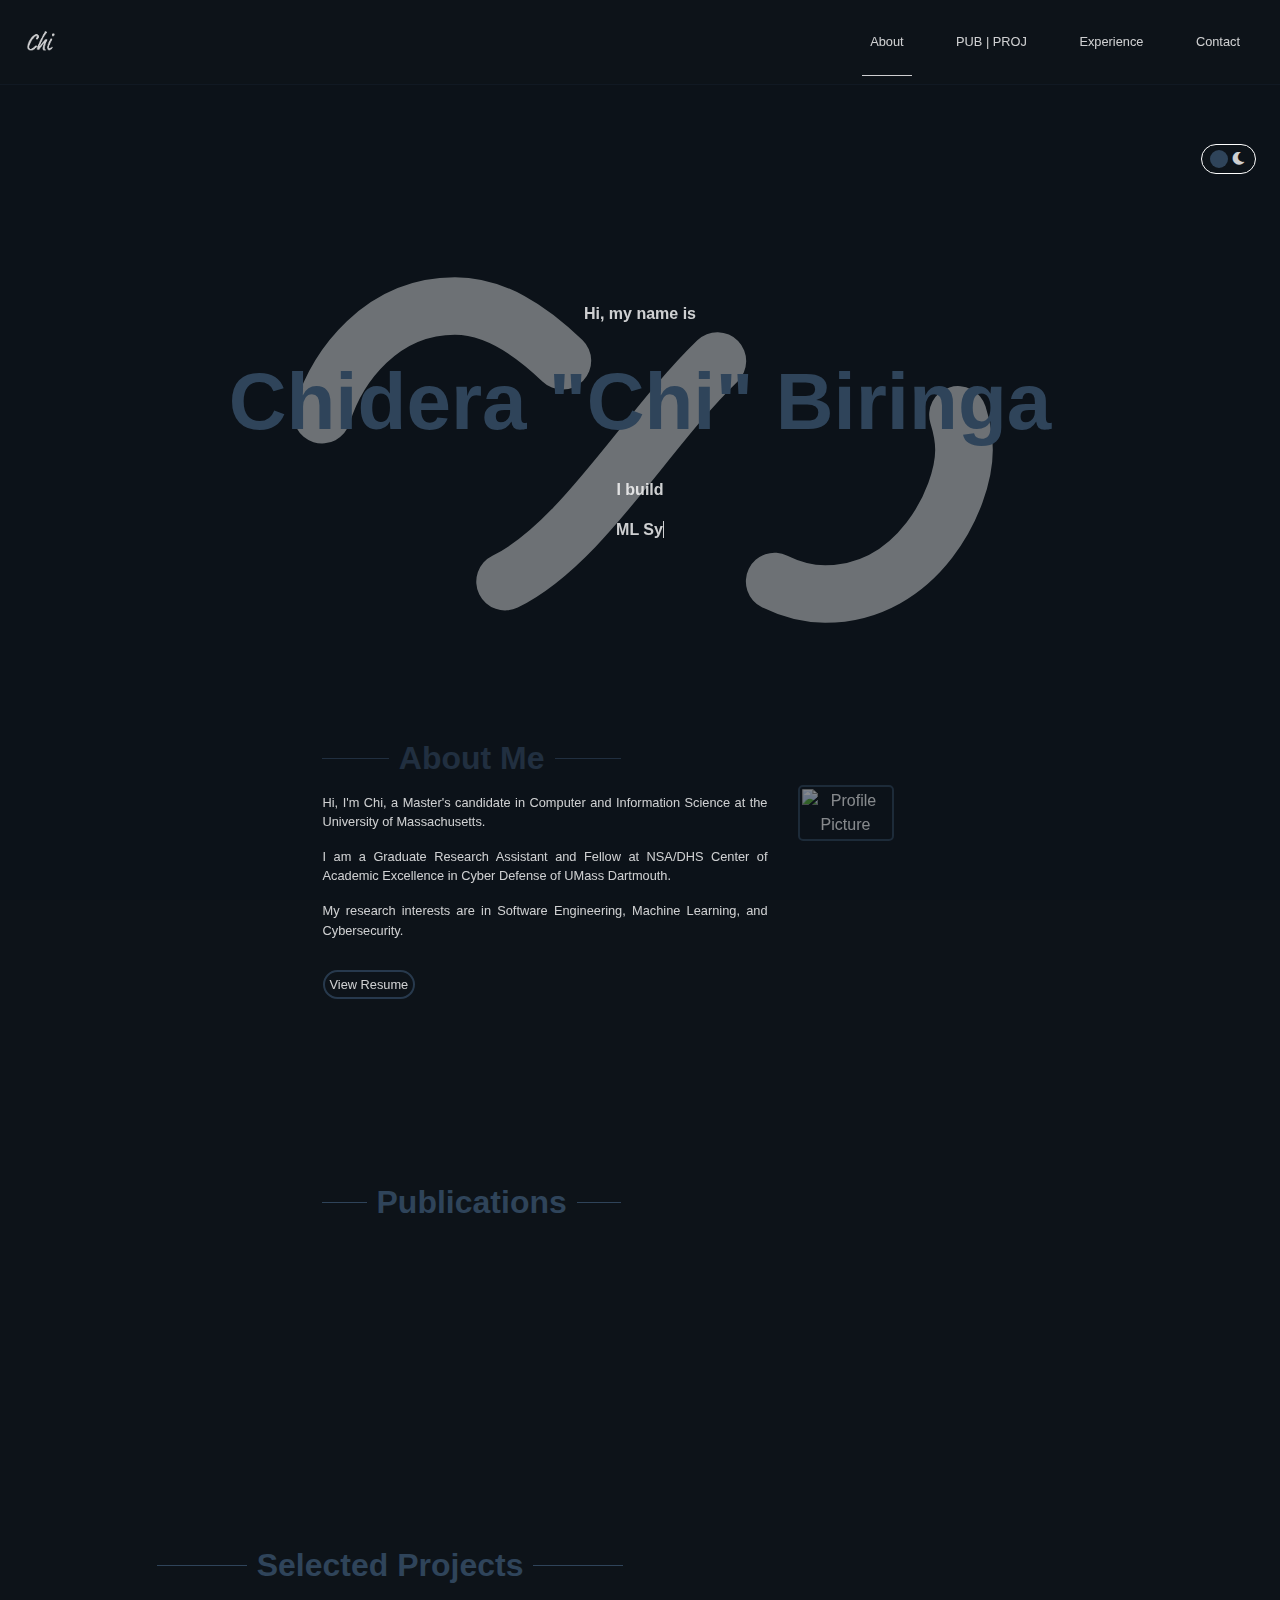
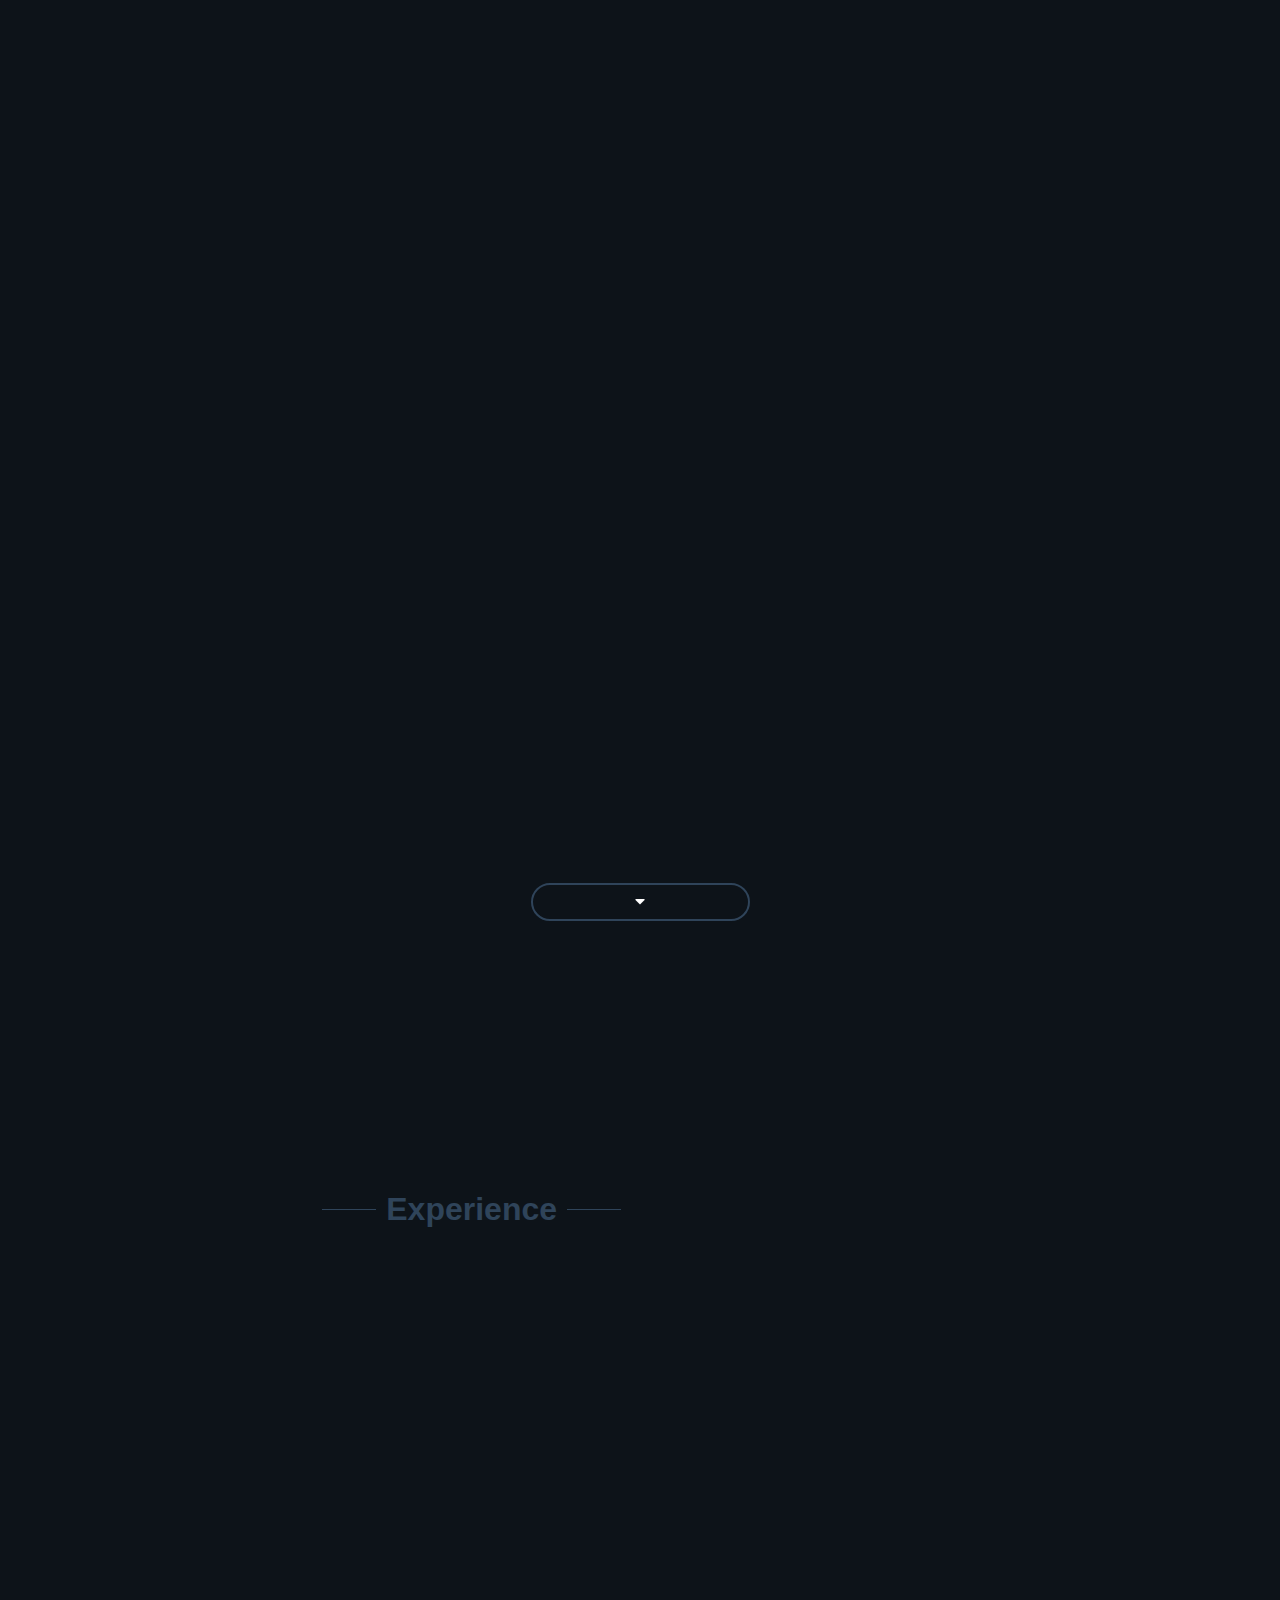
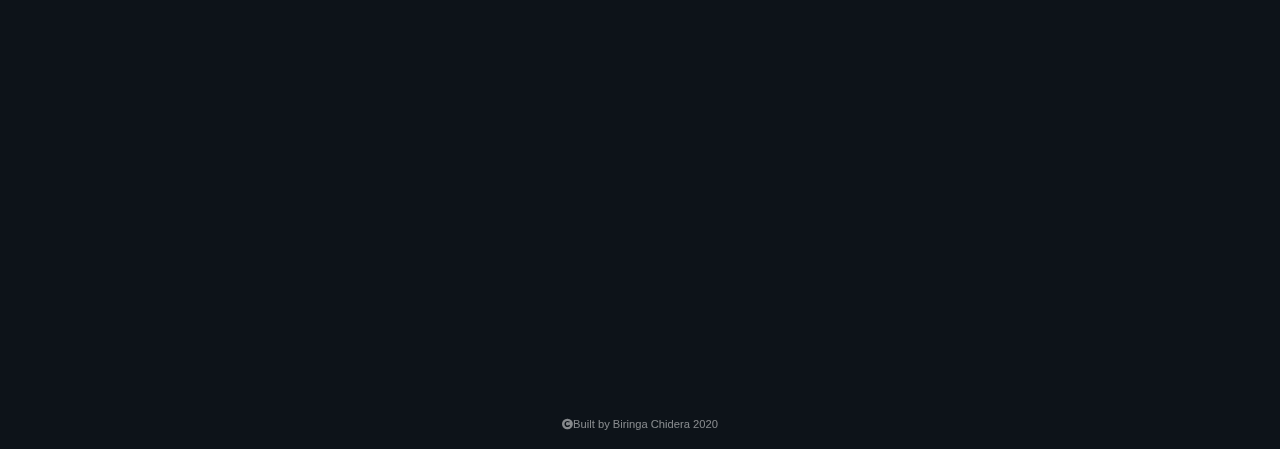
==== commit 1e046e4e: "updated 'about me' section" ====
--- a/index.html
+++ b/index.html
@@ -1,8 +1,6 @@
 <!DOCTYPE html>
 <html lang="en">
-
 <!-- Head Begins -->
-
 <head>
     <title> Biringa Chidera </title>
     <meta name="author" content="Biringa Chidera">
@@ -22,7 +20,6 @@
 <!-- Head Ends -->
 
 <!-- Body Begins -->
-
 <body>
     <img src="./images/preloader/infinity.svg" class="preloader" alt="loading...">
     <div class="header_container">
@@ -37,11 +34,10 @@
                 <a href="index.html"><img class="logo img-responsive" width="50px" , height="50px" src="./images/logo/logo.png" alt="logo"></a>
                 <ul class="navbar-nav">
                     <li class="nav-item active"><a href="#about" target="_self" class="nav-link"> About</a></li>
-                    <li class="nav-item"><a href="#projects" target="_self" class="nav-link"> Projects</a></li>
+                    <li class="nav-item"><a href="#projects" target="_self" class="nav-link"> PUB | PROJ </a></li>
                     <li class="nav-item"><a href="#experience" target="_self" class="nav-link"> Experience</a></li>
                     <li class="nav-item"><a href="#contact" target="_self" class="nav-link"> Contact</a></li>
                 </ul>
-                <a class="resume_header" href="./resume/chidera-biringa-resume.pdf" target="_blank">Resume</a>
             </div>
         </nav>
         <!-- Navigation Ends -->
@@ -49,7 +45,7 @@
 
     <!-- Colour Theme Variation Begins -->
     <div class="container theme_variation">
-        <cite class="quote"><q> Be capable of learning. </q></cite>
+        <!-- <cite class="quote"><q> Be capable of learning. </q></cite> -->
         <div class="row justify-content-end">
             <input type="checkbox" class="checkbox" id="checkbox">
             <label for="checkbox" class="label">
@@ -65,11 +61,11 @@
     <div class="container intro_container">
         <div class="row justify-content-start align-items-center">
             <div class="col-md-12 py-2 col-sm-6">
-                <p class="typewrite"> Hi, my name is </p>
-                <p class="intro_content"> Chidera Biringa </p>
+                <p class="typewrite">Hi, my name is</p>
+                <p class="intro_content">Chidera "Chi" Biringa</p>
                 <div id="about"></div>
-                <p class="typewrite"> I </p>
-                <p class="typewrite" data-period="1000" data-type='["Code.", "Design."]'>
+                <p class="typewrite">I build</p>
+                <p class="typewrite" data-period="1000" data-type='["ML Systems.", "Application Software."]'>
                     <span class="wrap"></span>
                 </p>
             </div>
@@ -79,16 +75,18 @@
 
     <!-- About Me Begins -->
     <div class="container about_me_container">
-        <p class="section_headers am_headers"> <span> About Me </span> </p>
+        <p class="section_headers am_headers"><span>About Me</span></p>
         <div class="row justify-content-center about_me_my_row">
-            <div class="col-md-5 col-sm-6 about_me_my_col fade">
+            <div class="col-md-5 fade">
                 <div class="about_me_content">
-                    <p> Hi, I'm Chi, a graduate student studying Computer Science at the
+                    <p> Hi, I'm Chi, a Master's candidate in Computer and Information Science at the
                         <a class="umassd" href="https://www.umassd.edu/" target="_blank"> University of
-                            Massachusetts-Dartmouth. </a></p>
-                    <p> I build software that lives on the web and mobile devices. </p>
+                            Massachusetts.</a></p>
+                    <p>I am a Graduate Research Assistant and Fellow at NSA/DHS Center of Academic Excellence in Cyber Defense of UMass Dartmouth.</p>        
+                    <p>My research interests are in Software Engineering, Machine Learning, and Cybersecurity.</p>
                     <div id="resume"></div>
-                    <p> I am a philomath. I exist at the intersection of AI and Software Engineering. </p>
+                    <br>
+                    <p><a class="res_pill github_pill" href="./resume/chidera-biringa-resume.pdf" target="_blank"> View Resume</a></p>
                 </div>
             </div>
 
@@ -96,286 +94,284 @@
                 <div class="image_placement hovereffect_ab">
                     <div class="overlay_ab">
                     </div>
-                    <img class="profile_picture img-responsive" src="./images/profile_picture/profile_picture.jpeg" alt="Profile Picture" />
+                    <img class="profile_picture img-responsive" src="./images/profile_picture/profile_picture.jpeg" alt="Profile Picture"/>
                 </div>
             </div>
         </div>
     </div>
     <!-- About Me Ends -->
 
-    <!-- Projects Begins -->
-    <div id="projects"></div>
-    <div class="container projects_container">
-        <p class="selected_proj"> <span> Selected Projects </span> </p>
-        <!-- Begin Row 1 -->
-        <div class="row justify-content-center projects_my_row">
-            <div class="col-md-5 col-sm-5 projects_my_col fade">
-                <a class="project_github" href="https://github.com/biringaChi/MPSS" target="_blank"><i
-                        class="fab fa-github"> </i></a>
-                <div class="projects_image_placement hovereffect_2">
-                    <!-- <img class="lines" src="./images/lines/lines.png" alt="Lines"/> -->
-                    <svg width="300" height="80" viewBox="0 0 466 180" fill="none" xmlns="http://www.w3.org/2000/svg">
-                        <path d="M83.08 7.89C83.08 8.81 82.85 10.2667 82.39 12.26C81.93 14.1 81.3933 16.17 80.78 18.47C80.32 20.77 79.7067 23.07 78.94 25.37C78.3267 27.67 77.79 29.74 77.33 31.58C77.0233 32.8067 76.5633 35.6433 75.95 40.09C75.49 44.3833 75.26 49.5967 75.26 55.73C75.26 56.19 75.26 57.0333 75.26 58.26C75.4133 59.3333 75.49 61.02 75.49 63.32C75.49 65.62 75.49 68.6867 75.49 72.52C75.6433 76.2 75.72 80.8767 75.72 86.55C75.72 88.39 76.18 89.31 77.1 89.31C77.4067 89.31 77.6367 89.2333 77.79 89.08C77.9433 88.7733 78.6333 88.0067 79.86 86.78C85.0733 81.1067 90.5167 75.5867 96.19 70.22C102.017 64.8533 107.767 59.5633 113.44 54.35C119.267 48.9833 124.863 43.6933 130.23 38.48C135.597 33.1133 140.503 27.5167 144.95 21.69C145.717 20.6167 146.253 20.0033 146.56 19.85C147.02 19.5433 147.557 19.39 148.17 19.39C151.237 19.39 153.383 19.6967 154.61 20.31C155.837 20.9233 157.063 21.23 158.29 21.23C158.443 21.23 158.827 21.46 159.44 21.92C160.053 22.38 160.667 23.07 161.28 23.99C161.893 24.7567 162.43 25.7533 162.89 26.98C163.503 28.0533 163.81 29.28 163.81 30.66C163.81 31.12 163.427 31.8867 162.66 32.96C156.527 42.16 151.083 51.6667 146.33 61.48C141.73 71.2933 137.667 81.8733 134.14 93.22C130.613 104.567 127.623 116.91 125.17 130.25C122.717 143.437 120.723 158.08 119.19 174.18C118.883 176.48 118.653 177.937 118.5 178.55C118.5 179.163 118.193 179.47 117.58 179.47C116.813 179.47 115.97 179.163 115.05 178.55C114.283 177.937 113.363 177.63 112.29 177.63C111.523 177.63 111.063 177.783 110.91 178.09C110.91 178.397 110.527 178.55 109.76 178.55C108.227 178.55 106.54 178.013 104.7 176.94C102.86 175.867 101.48 174.947 100.56 174.18C99.7933 173.413 99.2567 172.877 98.95 172.57C98.7967 172.417 98.72 172.033 98.72 171.42C98.72 171.113 98.8733 169.657 99.18 167.05C99.64 164.597 100.177 161.53 100.79 157.85C101.403 154.017 102.093 149.953 102.86 145.66C103.627 141.213 104.317 136.997 104.93 133.01C105.543 128.87 106.08 125.267 106.54 122.2C107.153 119.133 107.613 116.987 107.92 115.76C108.227 113.92 108.763 111.467 109.53 108.4C110.45 105.18 111.447 101.73 112.52 98.05C113.747 94.37 114.973 90.6133 116.2 86.78C117.427 82.7933 118.577 79.19 119.65 75.97C119.65 75.3567 119.343 75.05 118.73 75.05C118.423 75.05 118.04 75.28 117.58 75.74C114.82 78.5 111.677 81.72 108.15 85.4C104.777 89.08 101.48 92.6067 98.26 95.98C95.1933 99.3533 92.4333 102.42 89.98 105.18C87.5267 107.787 85.9167 109.55 85.15 110.47C84.0767 111.697 83.3867 112.387 83.08 112.54C82.7733 112.693 82.4667 112.77 82.16 112.77C81.8533 112.77 81.01 112.54 79.63 112.08C78.4033 111.62 76.4867 111.16 73.88 110.7C71.8867 110.393 69.8933 109.933 67.9 109.32C66.06 108.707 64.5267 107.403 63.3 105.41C62.38 104.03 61.3833 101.423 60.31 97.59C59.39 93.7567 58.7767 89.3867 58.47 84.48V77.35V62.17C58.47 61.4033 58.24 61.02 57.78 61.02C57.4733 61.02 57.1667 61.25 56.86 61.71C56.5533 62.17 55.94 63.2433 55.02 64.93C50.88 72.75 47.3533 80.4933 44.44 88.16C41.5267 95.6733 39.2267 101.653 37.54 106.1C32.6333 119.593 29.7967 127.72 29.03 130.48C28.4167 133.087 27.2667 137.533 25.58 143.82C24.0467 149.953 23.28 155.473 23.28 160.38C23.28 161.147 22.7433 161.99 21.67 162.91C20.5967 163.83 19.6767 164.29 18.91 164.29C17.2233 164.29 16.15 164.673 15.69 165.44C15.23 166.207 14.54 166.59 13.62 166.59C13.16 166.59 12.47 166.36 11.55 165.9C10.7833 165.593 9.94 165.21 9.02 164.75C8.25333 164.29 7.48667 163.83 6.72 163.37C5.95333 163.063 5.41667 162.91 5.11 162.91C4.34333 162.91 3.34667 161.99 2.12 160.15C1.04667 158.31 0.51 156.393 0.51 154.4C0.51 152.253 0.816667 150.183 1.43 148.19C2.19667 146.197 3.04 144.357 3.96 142.67C4.88 140.83 5.72333 139.143 6.49 137.61C7.41 136.077 8.02333 134.62 8.33 133.24C11.2433 121.893 14.9233 110.7 19.37 99.66C23.97 88.4667 28.8 77.5033 33.86 66.77C38.92 56.0367 43.9033 45.5333 48.81 35.26C53.87 24.8333 58.3933 14.7133 62.38 4.9C63.1467 3.21332 63.6833 2.06332 63.99 1.44999C64.2967 0.83666 64.6033 0.529998 64.91 0.529998C66.1367 0.529998 66.98 0.683329 67.44 0.989992C67.9 1.14332 69.1267 1.37332 71.12 1.68C72.96 1.98666 74.8767 2.36999 76.87 2.83C78.8633 3.28999 80.4733 4.13332 81.7 5.35999C82.62 6.27999 83.08 7.12332 83.08 7.89ZM265.308 23.76C265.308 22.9933 265.078 22.4567 264.618 22.15C264.158 21.69 262.472 21.46 259.558 21.46C259.098 21.46 258.562 21.5367 257.948 21.69C257.488 21.69 256.645 21.8433 255.418 22.15C252.045 23.07 248.672 23.9133 245.298 24.68C241.925 25.4467 238.628 26.3667 235.408 27.44C232.188 28.5133 229.045 29.8933 225.978 31.58C222.912 33.1133 220.075 35.1833 217.468 37.79C214.402 46.07 211.182 54.5033 207.808 63.09C204.435 71.5233 201.905 79.88 200.218 88.16C203.285 90.7667 205.815 92.8367 207.808 94.37C209.955 95.9033 211.872 96.67 213.558 96.67C214.325 96.67 214.785 96.67 214.938 96.67C215.245 96.5167 215.935 96.0567 217.008 95.29C224.368 90.3833 231.345 84.3267 237.938 77.12C244.532 69.76 249.975 62.17 254.268 54.35C255.342 52.3567 256.492 49.98 257.718 47.22C259.098 44.46 260.325 41.7 261.398 38.94C262.472 36.0267 263.392 33.2667 264.158 30.66C264.925 27.9 265.308 25.6 265.308 23.76ZM274.278 57.34C269.372 66.3867 263.315 74.9733 256.108 83.1C249.055 91.2267 241.695 98.28 234.028 104.26C233.415 104.72 232.265 105.333 230.578 106.1C229.045 106.867 227.205 107.633 225.058 108.4C222.912 109.013 220.535 109.627 217.928 110.24C215.475 110.7 213.098 110.93 210.798 110.93C208.652 110.93 206.888 110.777 205.508 110.47C204.128 110.01 202.902 109.473 201.828 108.86C200.908 108.247 199.988 107.633 199.068 107.02C198.302 106.253 197.382 105.487 196.308 104.72C195.388 104.107 194.775 103.8 194.468 103.8C194.162 103.8 193.855 103.953 193.548 104.26C193.395 104.567 193.088 105.41 192.628 106.79C190.942 112.003 189.255 117.677 187.568 123.81C185.882 129.79 184.348 135.463 182.968 140.83C181.742 146.197 180.668 150.873 179.748 154.86C178.982 158.693 178.598 161.07 178.598 161.99C178.598 162.91 178.062 163.753 176.988 164.52C175.302 165.747 173.538 166.36 171.698 166.36C170.165 166.36 169.168 166.13 168.708 165.67C167.788 164.75 166.945 164.06 166.178 163.6C165.565 163.293 164.952 162.987 164.338 162.68C163.725 162.527 163.112 162.297 162.498 161.99C161.885 161.683 161.118 161.07 160.198 160.15C159.738 159.69 159.508 159.23 159.508 158.77C159.508 158.31 159.815 156.853 160.428 154.4C160.888 152.56 161.425 150.337 162.038 147.73C162.652 145.123 163.265 142.44 163.878 139.68C164.645 136.767 165.335 134.007 165.948 131.4C166.715 128.64 167.482 126.34 168.248 124.5C168.555 123.887 168.862 123.197 169.168 122.43C169.475 121.51 169.628 120.743 169.628 120.13C169.628 118.75 170.012 116.833 170.778 114.38C171.545 111.773 172.465 109.013 173.538 106.1C174.612 103.187 175.532 100.427 176.298 97.82C177.218 95.06 177.832 92.8367 178.138 91.15C178.138 90.3833 177.832 89.77 177.218 89.31C176.145 88.5433 175.148 87.7 174.228 86.78C173.308 85.86 172.848 84.7867 172.848 83.56C172.848 82.64 172.925 82.0267 173.078 81.72C173.385 81.4133 173.768 81.1833 174.228 81.03C174.688 80.8767 175.532 80.4167 176.758 79.65C177.985 78.73 179.595 78.27 181.588 78.27C182.048 78.27 182.355 77.9633 182.508 77.35C183.582 74.13 184.425 71.5233 185.038 69.53C185.805 67.5367 186.495 65.7733 187.108 64.24C187.722 62.5533 188.258 61.02 188.718 59.64C189.178 58.1067 189.638 56.2667 190.098 54.12C190.098 53.66 190.022 53.3533 189.868 53.2C189.868 53.0467 189.485 52.97 188.718 52.97C187.952 52.97 186.955 52.5867 185.728 51.82C183.582 50.5933 182.355 49.5967 182.048 48.83C181.742 47.91 181.205 47.0667 180.438 46.3C179.365 45.2267 178.828 44.3833 178.828 43.77C178.828 42.0833 179.365 40.55 180.438 39.17C181.665 37.79 183.812 36.1033 186.878 34.11C192.552 30.43 198.225 26.8267 203.898 23.3C209.725 19.7733 215.705 16.63 221.838 13.87C227.972 11.11 234.258 8.88666 240.698 7.19999C247.138 5.35999 253.885 4.43999 260.938 4.43999C264.312 4.43999 267.072 4.66999 269.218 5.12999C271.518 5.43666 274.125 6.81666 277.038 9.26999C279.645 11.4167 281.562 13.5633 282.788 15.71C284.168 17.7033 284.858 21 284.858 25.6C284.858 32.1933 283.708 38.02 281.408 43.08C279.108 48.14 276.732 52.8933 274.278 57.34ZM356.726 21.92C359.333 24.68 361.249 27.8233 362.476 31.35C363.703 34.7233 364.546 37.8667 365.006 40.78C365.313 42.16 365.619 43.54 365.926 44.92C366.233 46.3 366.386 47.3733 366.386 48.14C366.386 48.9067 365.849 49.5967 364.776 50.21C363.856 50.8233 362.783 51.13 361.556 51.13C360.483 51.13 359.179 50.9 357.646 50.44C355.499 49.8267 353.429 48.6 351.436 46.76C349.596 44.92 348.293 43.4633 347.526 42.39C346.913 41.47 346.376 40.2433 345.916 38.71C345.609 37.1767 345.226 35.5667 344.766 33.88C344.306 32.1933 343.616 30.5833 342.696 29.05C341.776 27.3633 340.473 26.06 338.786 25.14C337.099 24.22 335.413 23.76 333.726 23.76C332.959 23.76 331.809 25.37 330.276 28.59C328.896 31.81 328.206 36.2567 328.206 41.93C328.206 43.1567 328.359 45.6867 328.666 49.52C328.973 53.3533 329.893 58.4133 331.426 64.7C332.346 68.38 333.573 72.98 335.106 78.5C336.639 84.02 338.173 89.77 339.706 95.75C341.393 101.73 342.926 107.71 344.306 113.69C345.839 119.517 346.989 124.73 347.756 129.33C348.523 133.623 348.983 136.69 349.136 138.53C349.289 140.37 349.366 142.363 349.366 144.51C349.366 149.263 348.063 153.48 345.456 157.16C342.849 160.687 339.399 163.293 335.106 164.98C334.186 165.287 333.113 165.44 331.886 165.44C330.659 165.593 328.743 165.67 326.136 165.67C315.863 165.67 305.896 162.987 296.236 157.62C286.729 152.1 278.296 144.74 270.936 135.54C270.016 134.467 268.943 133.317 267.716 132.09C266.489 130.863 265.263 129.407 264.036 127.72C262.809 125.88 261.659 123.81 260.586 121.51C259.513 119.057 258.669 116.22 258.056 113C257.749 111.773 257.596 110.623 257.596 109.55C257.596 108.477 257.596 107.327 257.596 106.1C257.596 105.027 258.133 103.647 259.206 101.96C260.279 100.273 261.429 99.43 262.656 99.43C264.649 99.43 266.719 99.7367 268.866 100.35C271.013 100.963 272.853 101.73 274.386 102.65C276.533 104.03 278.373 105.563 279.906 107.25C281.593 108.937 282.436 110.087 282.436 110.7C282.436 112.387 282.129 113.767 281.516 114.84C281.056 115.76 280.826 117.447 280.826 119.9C280.826 120.36 280.979 120.897 281.286 121.51C281.593 122.123 281.899 122.813 282.206 123.58C283.739 126.34 285.656 129.023 287.956 131.63C290.256 134.237 292.863 136.767 295.776 139.22C298.689 141.52 301.756 143.59 304.976 145.43C308.196 147.27 311.416 148.727 314.636 149.8C316.476 150.413 318.469 150.72 320.616 150.72C322.456 150.72 324.219 149.953 325.906 148.42C327.593 146.733 328.436 144.663 328.436 142.21C328.436 139.143 328.283 136 327.976 132.78C327.823 129.56 327.593 126.8 327.286 124.5C326.366 118.06 325.139 111.927 323.606 106.1C322.073 100.12 320.463 94.2933 318.776 88.62C317.089 82.7933 315.403 76.89 313.716 70.91C312.183 64.93 310.803 58.72 309.576 52.28C309.423 51.6667 309.193 50.5933 308.886 49.06C308.733 47.5267 308.503 45.9167 308.196 44.23C308.043 42.39 307.889 40.6267 307.736 38.94C307.583 37.1 307.506 35.6433 307.506 34.57C307.506 31.9633 307.583 30.2767 307.736 29.51C308.196 27.67 308.579 25.5233 308.886 23.07C309.346 20.6167 310.036 18.3167 310.956 16.17C312.029 14.0233 313.409 12.26 315.096 10.88C316.783 9.34666 319.159 8.57999 322.226 8.57999C328.359 8.57999 334.339 9.42333 340.166 11.11C346.146 12.7967 351.666 16.4 356.726 21.92ZM456.003 21.92C458.61 24.68 460.527 27.8233 461.753 31.35C462.98 34.7233 463.823 37.8667 464.283 40.78C464.59 42.16 464.897 43.54 465.203 44.92C465.51 46.3 465.663 47.3733 465.663 48.14C465.663 48.9067 465.127 49.5967 464.053 50.21C463.133 50.8233 462.06 51.13 460.833 51.13C459.76 51.13 458.457 50.9 456.923 50.44C454.777 49.8267 452.707 48.6 450.713 46.76C448.873 44.92 447.57 43.4633 446.803 42.39C446.19 41.47 445.653 40.2433 445.193 38.71C444.887 37.1767 444.503 35.5667 444.043 33.88C443.583 32.1933 442.893 30.5833 441.973 29.05C441.053 27.3633 439.75 26.06 438.063 25.14C436.377 24.22 434.69 23.76 433.003 23.76C432.237 23.76 431.087 25.37 429.553 28.59C428.173 31.81 427.483 36.2567 427.483 41.93C427.483 43.1567 427.637 45.6867 427.943 49.52C428.25 53.3533 429.17 58.4133 430.703 64.7C431.623 68.38 432.85 72.98 434.383 78.5C435.917 84.02 437.45 89.77 438.983 95.75C440.67 101.73 442.203 107.71 443.583 113.69C445.117 119.517 446.267 124.73 447.033 129.33C447.8 133.623 448.26 136.69 448.413 138.53C448.567 140.37 448.643 142.363 448.643 144.51C448.643 149.263 447.34 153.48 444.733 157.16C442.127 160.687 438.677 163.293 434.383 164.98C433.463 165.287 432.39 165.44 431.163 165.44C429.937 165.593 428.02 165.67 425.413 165.67C415.14 165.67 405.173 162.987 395.513 157.62C386.007 152.1 377.573 144.74 370.213 135.54C369.293 134.467 368.22 133.317 366.993 132.09C365.767 130.863 364.54 129.407 363.313 127.72C362.087 125.88 360.937 123.81 359.863 121.51C358.79 119.057 357.947 116.22 357.333 113C357.027 111.773 356.873 110.623 356.873 109.55C356.873 108.477 356.873 107.327 356.873 106.1C356.873 105.027 357.41 103.647 358.483 101.96C359.557 100.273 360.707 99.43 361.933 99.43C363.927 99.43 365.997 99.7367 368.143 100.35C370.29 100.963 372.13 101.73 373.663 102.65C375.81 104.03 377.65 105.563 379.183 107.25C380.87 108.937 381.713 110.087 381.713 110.7C381.713 112.387 381.407 113.767 380.793 114.84C380.333 115.76 380.103 117.447 380.103 119.9C380.103 120.36 380.257 120.897 380.563 121.51C380.87 122.123 381.177 122.813 381.483 123.58C383.017 126.34 384.933 129.023 387.233 131.63C389.533 134.237 392.14 136.767 395.053 139.22C397.967 141.52 401.033 143.59 404.253 145.43C407.473 147.27 410.693 148.727 413.913 149.8C415.753 150.413 417.747 150.72 419.893 150.72C421.733 150.72 423.497 149.953 425.183 148.42C426.87 146.733 427.713 144.663 427.713 142.21C427.713 139.143 427.56 136 427.253 132.78C427.1 129.56 426.87 126.8 426.563 124.5C425.643 118.06 424.417 111.927 422.883 106.1C421.35 100.12 419.74 94.2933 418.053 88.62C416.367 82.7933 414.68 76.89 412.993 70.91C411.46 64.93 410.08 58.72 408.853 52.28C408.7 51.6667 408.47 50.5933 408.163 49.06C408.01 47.5267 407.78 45.9167 407.473 44.23C407.32 42.39 407.167 40.6267 407.013 38.94C406.86 37.1 406.783 35.6433 406.783 34.57C406.783 31.9633 406.86 30.2767 407.013 29.51C407.473 27.67 407.857 25.5233 408.163 23.07C408.623 20.6167 409.313 18.3167 410.233 16.17C411.307 14.0233 412.687 12.26 414.373 10.88C416.06 9.34666 418.437 8.57999 421.503 8.57999C427.637 8.57999 433.617 9.42333 439.443 11.11C445.423 12.7967 450.943 16.4 456.003 21.92Z"
-                            fill="white" />
-                    </svg>
-
-                    <div class="projects_content">
-                        <p class="projects_intro"> MPSS: A novel multi-dimensional analysis of updates in SDLC </p>
-                        <p class="project_summary"> An AST-Neural facilitated multi-dimensional performance impact analysis of security Updates in Software Development Lifecycle (SDLC). </p>
-                        <p class="technologies"> <i class="fab fa-java"></i> | <i class="fab fa-python"></i> </p>
-                        <p class="github_pill"> <a href="https://github.com/biringaChi/MPSS" target="_blank">View on
-                                Github</a></p>
-                    </div>
+<!-- Publication Begins -->
+<div id="projects"></div>
+
+<div class="container about_me_container">
+    <p class="section_headers am_headers"><span>Publications</span></p>
+    <div class="row justify-content-center fade">
+        <div class="col-md-8 pub_content">
+            <p>Conference Papers</p> 
+            <ul class="project_summary">
+                <li class="pub"><span>Ongoing</span> - Chidera Biringa, Gokhan Kul. 2021. User Experience Testing through Multi-Dimensional Performance Impact Analysis. 
+                    <i>In Proceedings of the ACM/IEEE International Conference on Automation of Software Test.</i> 
+                </li>
+            </ul>
+        </div>
+    </div>
+</div>
+<!-- Publication Ends -->
+
+<!-- Projects Begins -->
+<div class="container projects_container">
+    <p class="selected_proj"><span>Selected Projects</span></p>
+    <!-- Begin Row 1-->
+    <div class="row justify-content-center projects_my_row">
+        <!-- Row 1 Col 1-->
+        <div class="col-md-5 projects_my_col fade">
+            <a class="project_github" href="https://github.com/biringaChi/MPSS" target="_blank"><i class="fab fa-github"></i></a>
+               <!-- MPSS -->
+                <div class="svg_container">
+                <img class="img_container" src="./images/mpss/MPSS.svg" alt="MPSS"/>
                 </div>
-            </div>
-
-            <div class="col-md-5 col-sm-5 projects_my_col fade">
-                <a class="project_github" href="https://github.com/biringaChi/Lines" target="_blank"><i
-                        class="fab fa-github"> </i></a>
-                <div class="projects_image_placement hovereffect_2">
-                    <img class="lines" src="./images/lines/lines.png" alt="Lines" />
-                    <div class="projects_content">
-                        <p class="projects_intro"> Lines: My personal portfolio Website V1 </p>
-                        <p class="project_summary"> A personal website to showcase some of my work. </p>
-                        <p class="technologies"> <i class="fab fa-html5"></i> | <i class="fab fa-css3"></i> | <i class="fab fa-js-square"></i></p>
-                        <p class="github_pill"> <a href="https://github.com/biringaChi/Lines" target="_blank">View on
-                                Github</a></p>
-                    </div>
+            <div class="projects_content">
+                <p class="projects_intro">MPSS: An automated software testing system</p>
+                <p class="project_summary"> A testing system that learns how code changes impacts the time unit and software performance.</p>
+                <p class="technologies"><i class="fab fa-java"></i> | <i class="fab fa-python"></i></p>
+                <p class="github_pill"><a href="https://github.com/biringaChi/MPSS" target="_blank">View on GitHub</a></p>
+            </div>
+        </div>
+
+        <!-- Row 1 Col 2-->
+        <div class="col-md-5 projects_my_col fade">
+            <a class="project_github" href="https://github.com/biringaChi/PIF-Model" target="_blank"><i class="fab fa-github"></i></a>
+            <div class="svg_container">
+                <!-- PIF -->
+                <img class="img_container" src="./images/pif_model/pif.svg" alt="Predictive Inference Frame (PIF) Model"/>
+            </div>
+            <div class="projects_content">
+                    <p class="projects_intro">PIF Model: An AI model to predict and generate video frames</p>
+                    <p class="project_summary">An Artificial Intelligence model that can infer a new frame between two existing sequential frames of a video.</p>
+
+                    <!-- <p> The generative neural network model used youtube footage to predict existing frames and generate videos. -->
+                    <!-- The model was able to infer new frames from high definition videos. Furthermore, the model was able to generate new videos -->
+                    <!-- from the input data sample. The model works by splitting a video into contiguous frames categorized as scenes, -->
+                    <!-- these scenes are processed and passed into the generator network which generates new video frames. </p> -->
+
+                    <p class="technologies"><i class="fab fa-python"></i></p>
+                    <p class="github_pill"><a href="https://github.com/biringaChi/PIF-Model" target="_blank">View on GitHub</a></p>
+            </div>
+        </div>
+    </div>     
+
+    <!-- Begin Row 2 -->
+    <div class="row justify-content-center projects_my_row">
+        <!-- Row 2 Col 1-->
+        <div class="col-md-5 projects_my_col fade">
+            <a class="project_github" href="https://github.com/biringaChi/Lines" target="_blank"><i class="fab fa-github"> </i></a>
+            <div class="svg_container">
+                <!-- Lines -->
+                <img class="img_container" src="./images/lines/lines.svg" alt="Lines"/>
+            </div>
+            <div class="projects_content">
+                <p class="projects_intro">Lines: My personal portfolio Website V1</p>
+                <p class="project_summary">A personal website to showcase some of my work.</p>
+                <p class="technologies"><i class="fab fa-html5"></i> | <i class="fab fa-css3"></i> | <i class="fab fa-js-square"></i></p>
+                <p class="github_pill"><a href="https://github.com/biringaChi/Lines" target="_blank">View on GitHub</a></p>
+            </div>
+        </div>
+        <!-- Row 2 Col 2-->
+        <div class="col-md-5 projects_my_col fade">
+            <a class="project_github" href="https://github.com/biringaChi/SQL-Query-Evaluator" target="_blank"><i class="fab fa-github"></i></a>
+            <div class="svg_container">
+                <!-- SQL Query Eval -->
+                <img class="img_container" src="./images/sql_query_eval/sql.svg" alt="SQL Query Evaluator"/>
+            </div>
+            <div class="projects_content">
+                <p class="projects_intro">SQL Query Evaluator: An SQL engine to evaluate sql queries</p>
+                <p class="project_summary">An SQL query evaluator for a single-threaded database that can run TPC-H queries.</p>
+                <!-- <p> It has operational support for Select, Project, Join, Union, Aggregate operations, and implements standard optimization techniques such as -->
+                <!-- projection pushdown, selection pushdown, and cross-product to join conversion.  </p> -->
+
+                <!-- <p> Our program will receive an SQL File with a collection of CREATE TABLE and SELECT statements. These statements define a representational -->
+                <!-- schema for the data and perform filtering and other operations on the data. The result of these operations will -->
+                <!-- be in a standardized row-oriented data form. </p> -->
+                <p class="technologies"><i class="fab fa-java"></i></p> 
+                <p class="github_pill"><a href="https://github.com/biringaChi/SQL-Query-Evaluator" target="_blank">View on GitHub</a></p>
+            </div>
+        </div>
+    </div>
+    <!-- Begin Row 3 -->
+    <div class="row justify-content-center projects_my_row">
+        <!-- Row 3 Col 1-->
+        <div class="col-md-5 projects_my_col fade">
+            <a class="project_github" href="https://github.com/biringaChi/Authorship-Attribution" target="_blank"><i class="fab fa-github"></i></a>
+            <!-- AA -->
+            <div class="svg_container">
+                <img class="img_container" src="./images/authorship_attr/authorship_attr.svg" alt="Authorship Attribution Model"/>
+            </div>
+            <div class="projects_content">
+                <p class="projects_intro"> Authorship Attribution: A classification model to predict authors based on sentiments</p>
+                <p class="project_summary"> A classification model to predict authors based on sentiments.</p>
+                <!-- <p> Experiments were executed on books extracted from Victorian Era Authors. </p> -->
+                <p class="technologies"><i class="fab fa-r-project"></i></p>
+                <p class="github_pill"><a href="https://github.com/biringaChi/Authorship-Attribution" target="_blank">View on GitHub</a></p>
+            </div>
+        </div>
+         <!-- Row 3 Col 2-->
+         <div class="col-md-5 projects_my_col fade">
+            <a class="project_github" href="https://github.com/biringaChi/Chatbot" target="_blank"><i class="fab fa-github"></i></a>
+             <!-- Chatbot -->
+            <div class="svg_container">
+                <img class="img_container" src="./images/chatbot/chatbot.svg" alt="Customer Response Chatbot"/>
+            </div>
+            <div class="projects_content">
+                <p class="projects_intro"> Customer Response Chatbot: An AI-powered chatbot</p>
+                <p class="project_summary"> An AI model that predicts responses to questions asked by customers to companies.</p>
+                <!-- <p> The model was able to predict an average of 3 intelligible responses from 5 sequential questions. </p> -->
+                <p class="technologies"><i class="fab fa-r-project"></i></p>
+                <p class="github_pill"><a href="https://github.com/biringaChi/Chatbot" target="_blank">View on GitHub</a></p>
+            </div>
+        </div>
+    </div>
+    <!-- Begin Row 4 -->
+    <div class="row justify-content-center projects_my_row">
+        <div class="col-md-8">
+        <p class="github_pill"><a href="https://github.com/biringaChi?tab=repositories" target="_blank"><i class="fas fa-caret-down"></i></a></p>
+        </div>
+        <!-- Row 4 Col 1 -->
+        <!-- <div class="col-md-5 col-sm-6 projects_my_col fade"> -->
+            <!-- <a class="project_github" href="https://github.com/biringaChi/hoard" target="_blank"><i class="fab fa-github"> </i></a> -->
+            <!-- Hoard -->
+            <!-- <div class="svg_container">
+                <img class="img_container" src="./images/hoard/hoard.svg" alt="Hoard"/>
+            </div>
+            <div class="projects_content">
+                <p class="projects_intro"> Hoard: A RESTFUL API with full CRUD functionalities </p>
+                <p class="project_summary"> Hoard is a RESTFUL API with full CRUD functionalities to keep track of my part-time bibliophilic sessions.</p>
+                <p class="technologies"> <i class="fab fa-python"></i></p>
+                <p class="github_pill"> <a href="https://github.com/biringaChi/hoard" target="_blank">View on GitHub</a></p>
+            </div> -->
+        <!-- </div> -->
+        <!-- Row 4 Col 2 -->
+        <!-- <div class="col-md-5 col-sm-6 projects_my_col fade">
+            <a class="project_github" href="https://github.com/biringaChi/grocery_craw" target="_blank"><i class="fab fa-github"> </i></a> -->
+            <!-- Grocery Craw -->
+            <!-- <div class="svg_container">
+                <img class="img_container" src="./images/grocery_craw/grocery_craw.svg" alt="Grocery Craw"/>
+            </div> -->
+            <!-- <div class="projects_content">
+                <p class="projects_intro"> Grocery Craw: A multi-threaded webcrawler</p>
+                <p class="project_summary"> A multi-threaded web crawler that scrapes the web pages of a grocery store.</p>
+                <p class="technologies"> <i class="fab fa-python"></i></p>
+                <p class="github_pill"> <a href="https://github.com/biringaChi/grocery_craw" target="_blank">View on GitHub</a></p>
+            </div>
+        </div> -->
+    </div>
+</div>
+<!-- Projects Ends -->
+
+    <!-- Experience Begins -->
+<div id="experience"></div>
+<div class="container experience_container">
+    <p class="section_headers"><span> Experience</p></span>
+        <div class="row justify-content-center experience_my_row">
+            <!-- Row 1 Col 1 -->
+            <div class="col-md-7 col-sm-6 fade">
+                <div class="tabs">
+                    <div class="tab-4">
+                        <label for="tab2-1">RA</label>
+                        <input id="tab2-1" name="tabs-four" type="radio">
+                        <div class="experience_content">
+                            <p class="tab_ra">
+                                Research Assistant | Fellow @ <a class="umassd" href="https://www.umassd.edu/cybersecurity-center/about/" target="_blank">
+                                UMass Dartmouth - Cybersecurity center</a><br> September 2020 - Present
+                            </p>
+                            <p class="tab_ra">
+                                <i class="fas fa-caret-right"></i>Research Title: Multi-Dimensional Performance Impact Analysis of Security Updates in Software Development Lifecycle.<br>
+                            </p>
+                        </div>
+                    </div>
+
+                    <div class="tab-4">
+                        <label for="tab2-2" class="tab_control">Grader</label>
+                        <input id="tab2-2" name="tabs-four" type="radio" checked="checked">
+                        <div class="experience_content">
+                            <p class="tab_gr">
+                                Grader @ <a class="umassd" href="https://www.umassd.edu/" target="_blank">
+                                University of Massachusetts, Darthmouth </a><br> September - December, 2019
+                            </p>
+                            <p class="tab_gr"><i class="fas fa-caret-right"></i> Graded undergraduate students' assignments, projects and exams for a course on Software Process and Project Management.</p>
+                        </div>
+                    </div>
+
+                    <div class="tab-4">
+                        <span class="full_text"><label for="tab2-3">TA</label></span>
+                        <span class="short_text"><label for="tab2-3"> &nbsp; &nbsp; &nbsp; TA</label></span>
+                        <input id="tab2-3" name="tabs-four" type="radio">
+                        <div class="experience_content">
+                            <p class="tab_ta">
+                                Teaching Assistant @ <a class="umassd" href="https://www.umassd.edu/" target="_blank">
+                                University of Massachusetts, Darthmouth</a><br>September, 2019</p>
+                            <p class="tab_ta"><i class="fas fa-caret-right"></i>Taught computer programming using Swift programming language.</p>
+                        </div>
+                    </div>
+                    <!-- <div class="tab-4">
+            <label for="tab2-3"> Teacher </label>
+            <input id="tab2-3" name="tabs-four" type="radio">
+            <div class="experience_content">
+                <p class="tab_t">
+                CS | Math Teacher @ <a class="umassd" href="https://www.lagosschoolsonline.com/" target="_blank">
+                Amuwo-Odofin Secondary School </a> <br> May 2017 - April, 2018
+                </p>
+                <p class="tab_t">
+                <i class="fas fa-caret-right"></i> Taught Information Technology to 9th grade student. <br>
+                <i class="fas fa-caret-right"></i> Taught Mathematics to 12th grade student.
+                </p>
+            </div>
+            </div> -->
+
+                    <div class="tab-4">
+                        <span class="full_text se"> <label for="tab2-4">Software Engineer</label> </span>
+                        <span class="short_text se"> <label for="tab2-4"> &nbsp; &nbsp; &nbsp; SE</label></span>
+                        <input id="tab2-4" name="tabs-four" type="radio">
+                        <div class="experience_content">
+                            <p class="se"> Software Engineer @ <a class="umassd" href="https://www.nnpcgroup.com/" target="_blank">NNPC-PPMC</a><br> May - August, 2015</p>
+                            <p class="se">
+                                <i class="fas fa-caret-right"></i> Developed webpages for the engineering section of the company.<br>
+                                <i class="fas fa-caret-right"></i> Designed strategies to improve the performance of in-house crudeoil processing software.
+                            </p>
+                        </div>
+                    </div>
+
                 </div>
             </div>
-
-        </div>
-
-        <!-- Begin Row 2 -->
-        <div class="row justify-content-center projects_my_row">
-            <div class="col-md-5 col-sm-5 projects_my_col fade">
-                <a class="project_github" href="https://github.com/biringaChi/PIF-Model" target="_blank"><i
-                        class="fab fa-github"> </i></a>
-                <div class="projects_image_placement hovereffect_2">
-                    <img class="sql_img img-responsive" src="./images/pif_model/pif.png" alt="Predictive Inference Frame (PIF) Model" />
-                    <div class="projects_content">
-                        <p class="projects_intro"> PIF Model: An AI model to predict and generate video frames</p>
-                        <p class="project_summary"> An Artificial Intelligence model that can infer a new frame between two existing sequential frames of a video. </p>
-
-                        <!-- <p> The generative neural network model used youtube footage to predict existing frames and generate videos. -->
-                        <!-- The model was able to infer new frames from high definition videos. Furthermore, the model was able to generate new videos -->
-                        <!-- from the input data sample. The model works by splitting a video into contiguous frames categorized as scenes, -->
-                        <!-- these scenes are processed and passed into the generator network which generates new video frames. </p> -->
-
-                        <p class="technologies"> <i class="fab fa-python"></i> | PyTorch | NumPy </p>
-                        <p class="github_pill"> <a href="https://github.com/biringaChi/PIF-Model" target="_blank">View
-                                on Github</a></p>
-                    </div>
-                </div>
-            </div>
-
-            <div class="col-md-5 col-sm-5 projects_my_col fade">
-                <a class="project_github" href="https://github.com/biringaChi/SQL-Query-Evaluator" target="_blank"><i
-                        class="fab fa-github"> </i></a>
-                <div class="projects_image_placement">
-                    <img class="sql_img img_responsive" src="./images/sql_query_eval/sql.png" alt="SQL Query Evaluator" />
-                    <div class="projects_content">
-                        <p class="projects_intro"> SQL Query Evaluator: An SQL engine to evaluate sql queries </p>
-                        <p class="project_summary"> An SQL query evaluator for a single-threaded database that can run TPC-H queries.
-
-                            <!-- <p> It has operational support for Select, Project, Join, Union, Aggregate operations, and implements standard optimization techniques such as -->
-                            <!-- projection pushdown, selection pushdown, and cross-product to join conversion.  </p> -->
-
-                            <!-- <p> Our program will receive an SQL File with a collection of CREATE TABLE and SELECT statements. These statements define a representational -->
-                            <!-- schema for the data and perform filtering and other operations on the data. The result of these operations will -->
-                            <!-- be in a standardized row-oriented data form. </p> -->
-
-                            <p class="technologies"> <i class="fab fa-java"></i> | SQL </p>
-                            <p class="github_pill"> <a href="https://github.com/biringaChi/SQL-Query-Evaluator" target="_blank">View on Github</a></p>
-                    </div>
-                </div>
-            </div>
-
-        </div>
-
-        <!-- Begin Row 3 -->
-        <div class="row justify-content-center projects_my_row">
-            <div class="col-md-5 col-sm-6 projects_my_col fade">
-                <a class="project_github" href="https://github.com/biringaChi/Authorship-Attribution" target="_blank"><i
-                        class="fab fa-github"> </i></a>
-                <div class="projects_image_placement hovereffect_2">
-                    <img class="sql_img img-responsive" src="./images/authorship_attr/authorship_attr.png" alt="Authorship Attribution Model" />
-                    <div class="projects_content">
-                        <p class="projects_intro"> Authorship Attribution: A classification model to predict authors based on sentiments</p>
-                        <p class="project_summary"> A classification model to predict authors based on sentiments. </p>
-                        <!-- <p> Experiments were executed on books extracted from Victorian Era Authors. </p> -->
-
-                        <p class="technologies"> <i class="fab fa-r-project"></i> | Tidyverse | quanteda </p>
-                        <p class="github_pill"> <a href="https://github.com/biringaChi/Authorship-Attribution" target="_blank">View on Github</a></p>
-                    </div>
-                </div>
-            </div>
-
-            <div class="col-md-5 col-sm-6 projects_my_col fade">
-                <a class="project_github" href="https://github.com/biringaChi/hoard" target="_blank"><i
-                        class="fab fa-github"> </i></a>
-                <div class="projects_image_placement hovereffect_2">
-                    <img class="sql_img img-responsive" src="./images/hoard/hoard.png" alt="Hoard" />
-                    <div class="projects_content">
-                        <p class="projects_intro"> Hoard: A RESTFUL API with full CRUD functionalities </p>
-                        <p class="project_summary">
-                            Hoard is a RESTFUL API with full CRUD functionalities to keep track of my part-time bibliophilic sessions.
-                        </p>
-
-                        <p class="technologies"> <i class="fab fa-python"></i> | Flask | SQLite </p>
-                        <p class="github_pill"> <a href="https://github.com/biringaChi/hoard" target="_blank">View on
-                                Github</a></p>
-                    </div>
-                </div>
-            </div>
-        </div>
-
-        <!-- Begin Row 4 -->
-        <div class="row justify-content-center projects_my_row">
-            <div class="col-md-5 col-sm-6 projects_my_col fade">
-                <a class="project_github" href="https://github.com/biringaChi/Chatbot" target="_blank"><i
-                        class="fab fa-github"> </i></a>
-                <div class="projects_image_placement hovereffect_2">
-                    <img class="sql_img img-responsive" src="./images/chatbot/chatbot.png" alt="Customer Response Chatbot" />
-                    <div class="projects_content">
-                        <p class="projects_intro"> Customer Response Chatbot: An AI-powered chatbot </p>
-                        <p class="project_summary"> An AI model that predicts responses to questions asked by customers to companies. </p>
-
-                        <!-- <p> The model was able to predict an average of 3 intelligible responses from 5 sequential questions. </p> -->
-                        <p class="technologies"> <i class="fab fa-r-project"></i> | quanteda | caret </p>
-                        <p class="github_pill"> <a href="https://github.com/biringaChi/Chatbot" target="_blank">View on
-                                Github</a></p>
-                    </div>
-                </div>
-            </div>
-
-            <div class="col-md-5 col-sm-6 projects_my_col fade">
-                <a class="project_github" href="https://github.com/biringaChi/grocery_craw" target="_blank"><i
-                        class="fab fa-github"> </i></a>
-                <div class="projects_image_placement hovereffect_2">
-                    <img class="sql_img img-responsive" src="./images/grocery_craw/grocery_craw.png" alt="grocery_craw.png" />
-                    <div class="projects_content">
-                        <p class="projects_intro"> Grocery Craw: A multi-threaded webcrawler</p>
-                        <p class="project_summary"> A multi-threaded web crawler that scrapes the web pages of a grocery store. </p>
-
-                        <p class="technologies"> <i class="fab fa-python"></i> | Scrapy </p>
-                        <p class="github_pill"> <a href="https://github.com/biringaChi/grocery_craw" target="_blank">View on Github</a></p>
-                    </div>
-                </div>
-            </div>
-        </div>
-    </div>
-    </div>
-
-    <!-- Projects Ends -->
-
-    <!-- Experience Begins -->
-    <div id="experience"></div>
-    <div class="container experience_container">
-        <p class="section_headers"><span> Experience </p></span>
-            <div class="row justify-content-center experience_my_row">
-                <!-- Row 1 Col 1 -->
-                <div class="col-md-7 col-sm-6 fade">
-                    <div class="tabs">
-
-                        <div class="tab-4">
-                            <label for="tab2-1"> RA </label>
-                            <input id="tab2-1" name="tabs-four" type="radio">
-                            <div class="experience_content">
-                                <p class="tab_ra">
-                                    Research Assistant | Fellow @ <a class="umassd" href="https://www.umassd.edu/cybersecurity-center/about/" target="_blank">
-                                    UMass Dartmouth - Cybersecurity center</a> <br> September 2020 - Present
-                                </p>
-                                <p class="tab_ra">
-                                    <i class="fas fa-caret-right"></i> Research Title: Multi-Dimensional Performance Impact Analysis of Security Updates in Software Development Lifecycle. <br>
-                                </p>
-                            </div>
-                        </div>
-
-                        <div class="tab-4">
-                            <label for="tab2-2" class="tab_control"> Grader </label>
-                            <input id="tab2-2" name="tabs-four" type="radio" checked="checked">
-                            <div class="experience_content">
-                                <p class="tab_gr">
-                                    Grader @ <a class="umassd" href="https://www.umassd.edu/" target="_blank">
-                                    University of Massachusetts, Darthmouth </a> <br> September - December, 2019
-                                </p>
-                                <p class="tab_gr"> <i class="fas fa-caret-right"></i> Graded undergraduate students' assignments, projects and exams for a course on Software Process and Project Management. </p>
-                            </div>
-                        </div>
-
-                        <div class="tab-4">
-                            <span class="full_text"> <label for="tab2-3"> TA </label> </span>
-                            <span class="short_text"> <label for="tab2-3"> &nbsp; &nbsp; &nbsp; TA </label> </span>
-                            <input id="tab2-3" name="tabs-four" type="radio">
-                            <div class="experience_content">
-                                <p class="tab_ta">
-                                    Teaching Assistant @ <a class="umassd" href="https://www.umassd.edu/" target="_blank">
-                                    University of Massachusetts, Darthmouth </a> <br> September, 2019 </p>
-                                <p class="tab_ta"> <i class="fas fa-caret-right"></i> Taught computer programming using Swift programming language. </p>
-                            </div>
-                        </div>
-
-                        <!-- <div class="tab-4">
-                <label for="tab2-3"> Teacher </label>
-                <input id="tab2-3" name="tabs-four" type="radio">
-                <div class="experience_content">
-                  <p class="tab_t">
-                    CS | Math Teacher @ <a class="umassd" href="https://www.lagosschoolsonline.com/" target="_blank">
-                    Amuwo-Odofin Secondary School </a> <br> May 2017 - April, 2018
-                 </p>
-                  <p class="tab_t">
-                    <i class="fas fa-caret-right"></i> Taught Information Technology to 9th grade student. <br>
-                    <i class="fas fa-caret-right"></i> Taught Mathematics to 12th grade student.
-                 </p>
-                </div>
-              </div> -->
-
-                        <div class="tab-4">
-                            <span class="full_text se"> <label for="tab2-4"> Software Engineer </label> </span>
-                            <span class="short_text se"> <label for="tab2-4"> &nbsp; &nbsp; &nbsp; SE </label> </span>
-                            <input id="tab2-4" name="tabs-four" type="radio">
-                            <div class="experience_content">
-                                <p class="se"> Software Engineer @ <a class="umassd" href="https://www.nnpcgroup.com/" target="_blank"> NNPC-PPMC </a> <br> May - August, 2015 </p>
-                                <p class="se">
-                                    <i class="fas fa-caret-right"></i> Developed webpages for the engineering section of the company. <br>
-                                    <i class="fas fa-caret-right"></i> Designed strategies to improve the performance of in-house crudeoil processing software.
-                                </p>
-                            </div>
-                        </div>
-
-                    </div>
-                </div>
-            </div>
-    </div>
+        </div>
+</div>
     <!-- <Experience Ends -->
 
     <!-- Footer Begins -->
-    <div class="container footer_container">
-        <div class="row">
-            <div class="col-md-12 fade">
-                <div class="say_hello" id="contact"> <span> Say Hello </span> </div>
-                <div class="contact_details">
-                    <p>
-                        <a class="social_icons" href="https://www.linkedin.com/in/chidera-biringa" target="_blank"> <i class="fab fa-linkedin-in mr-3"> </i></a>
-                        <a class="social_icons" href="https://github.com/biringaChi" target="_blank"><i
-                                class="fab fa-github"> </i></a>
-                    </p>
-                    <p> <i class="fas fa-mobile-alt"></i> +1(508) 863-7923 </p>
-                    <p> <i class="far fa-envelope"></i> biringachidera@gmail.com </p>
-                    <p> <i class="far fa-address-book"> </i> New Bedford Massachusetts 02740 US </p>
-                </div>
-            </div>
-        </div>
-    </div>
-    </div>
+<div class="container footer_container">
+    <div class="row">
+        <div class="col-md-12 fade">
+            <div class="say_hello" id="contact"><span> Say Hello </span></div>
+            <div class="contact_details">
+                <p>
+                    <a class="social_icons" href="https://www.linkedin.com/in/chidera-biringa" target="_blank"><i class="fab fa-linkedin-in mr-3"> </i></a>
+                    <a class="social_icons" href="https://github.com/biringaChi" target="_blank"><i
+                            class="fab fa-github"></i></a>
+                </p>
+                <p> <i class="fas fa-mobile-alt"></i>+1(508) 863-7923</p>
+                <p> <i class="far fa-envelope"></i>biringachidera@gmail.com</p>
+                <p> <i class="far fa-address-book"> </i>New Bedford Massachusetts 02740 US</p>
+            </div>
+        </div>
+    </div>
+</div>
+</div>
 
     <!-- Copyright Begins-->
     <div class="footer-copyright">
-        <p class="footer_copy"> <i class="fas fa-copyright"> </i> Built by Biringa Chidera 2020 </p>
+        <p class="footer_copy"><i class="fas fa-copyright"></i>Built by Biringa Chidera 2020</p>
     </div>
     <!-- Copyright Ends -->
-
     </footer>
     <!-- Footer Ends -->
 
@@ -388,8 +384,6 @@
     <script type="text/javascript" src="https://cdnjs.cloudflare.com/ajax/libs/popper.js/1.14.4/umd/popper.min.js"></script>
     <script type="text/javascript" src="https://cdnjs.cloudflare.com/ajax/libs/twitter-bootstrap/4.4.1/js/bootstrap.min.js"></script>
     <script type="text/javascript" src="https://cdnjs.cloudflare.com/ajax/libs/mdbootstrap/4.18.0/js/mdb.min.js"></script>
-
 </body>
 <!-- Body Ends -->
-
-</html>
+</html>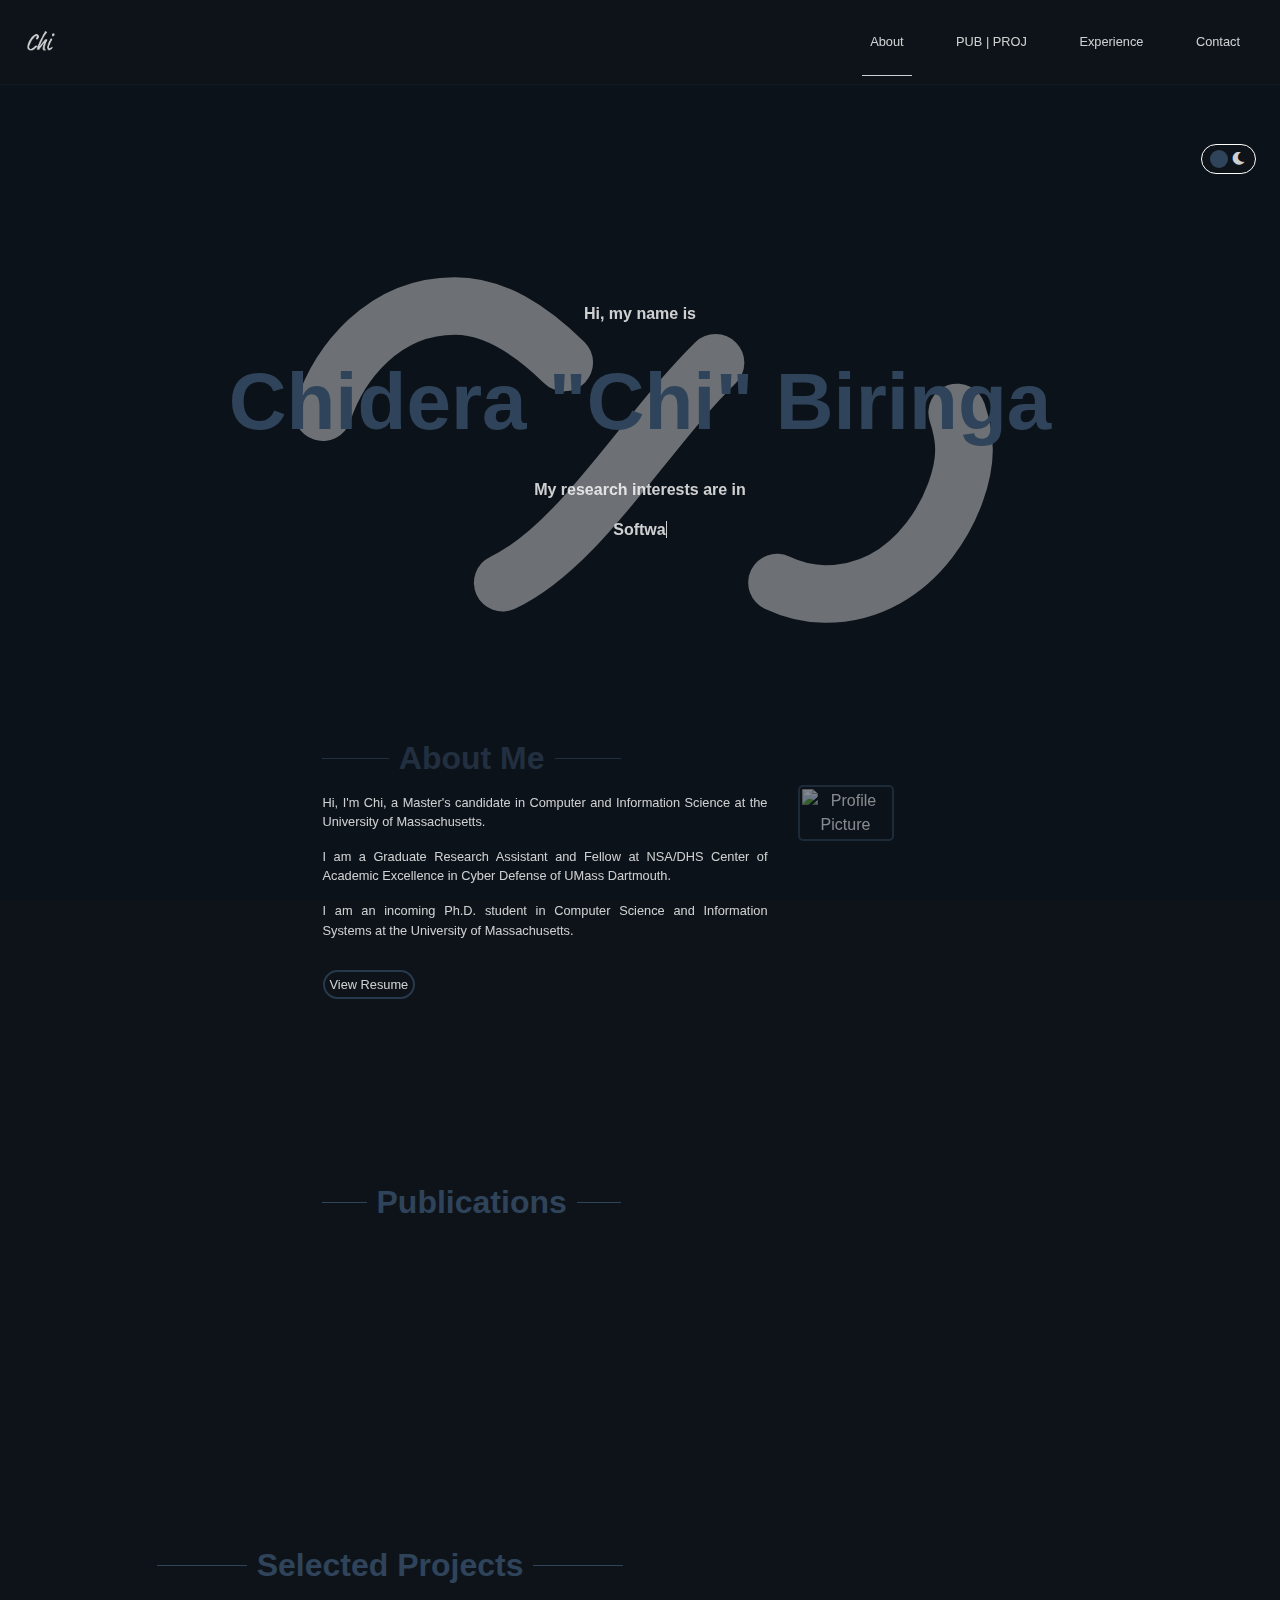
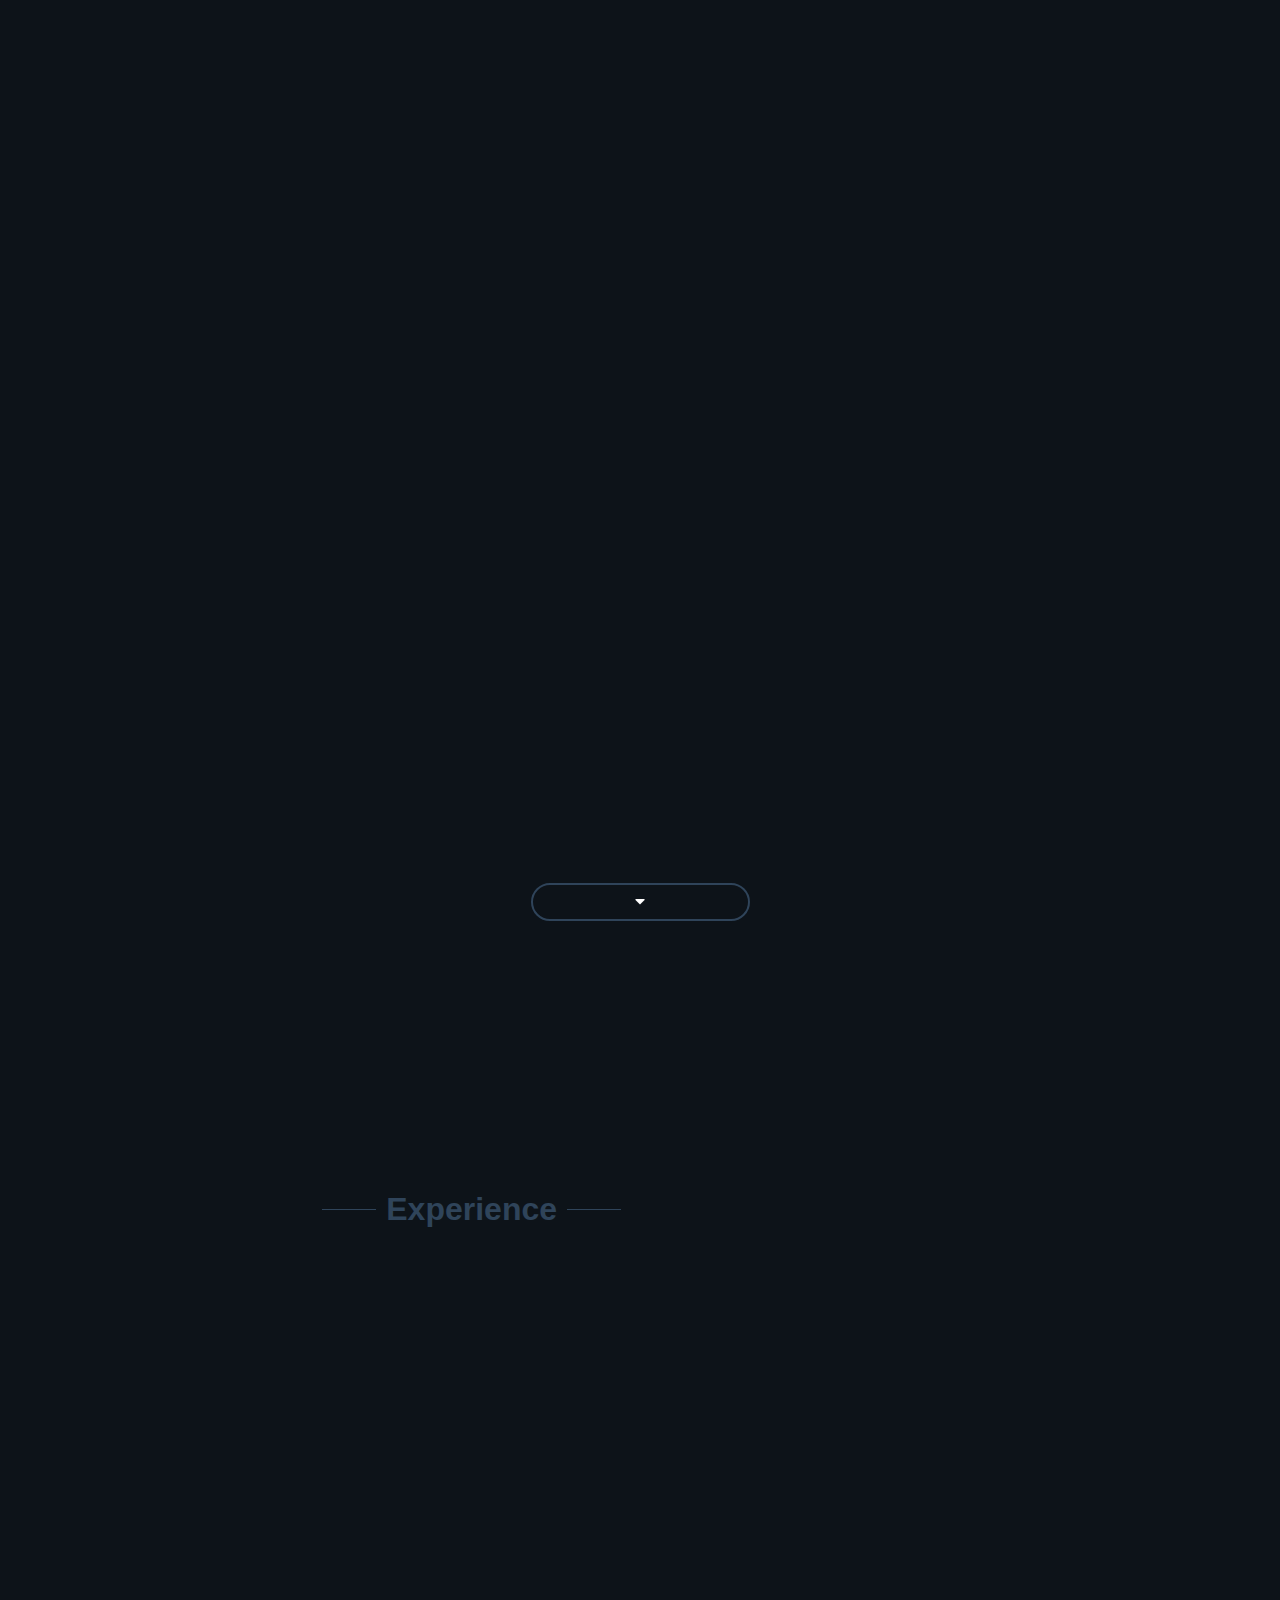
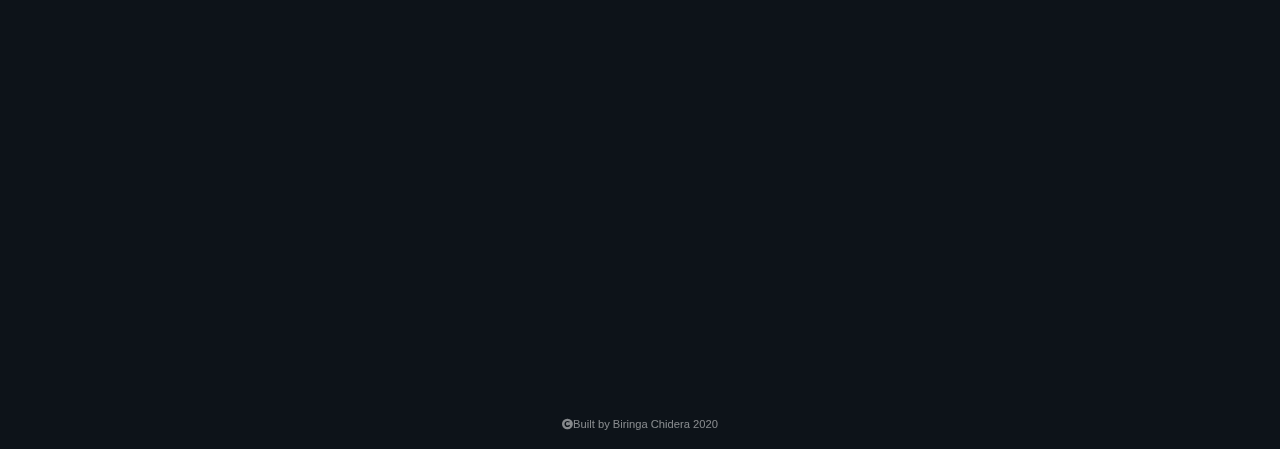
==== commit 2e536d9c: "updated 'about me' section" ====
--- a/index.html
+++ b/index.html
@@ -64,8 +64,8 @@
                 <p class="typewrite">Hi, my name is</p>
                 <p class="intro_content">Chidera "Chi" Biringa</p>
                 <div id="about"></div>
-                <p class="typewrite">I build</p>
-                <p class="typewrite" data-period="1000" data-type='["ML Systems.", "Application Software."]'>
+                <p class="typewrite">My research interests are in</p>
+                <p class="typewrite" data-period="1000" data-type='["Software Engineering.", "Machine Learning.", "Cybersecurity."]'>
                     <span class="wrap"></span>
                 </p>
             </div>
@@ -83,7 +83,9 @@
                         <a class="umassd" href="https://www.umassd.edu/" target="_blank"> University of
                             Massachusetts.</a></p>
                     <p>I am a Graduate Research Assistant and Fellow at NSA/DHS Center of Academic Excellence in Cyber Defense of UMass Dartmouth.</p>        
-                    <p>My research interests are in Software Engineering, Machine Learning, and Cybersecurity.</p>
+                    <!-- <p>My research interests are in Software Engineering, Machine Learning, and Cybersecurity.</p> -->
+                    <p> I am an incoming Ph.D. student in Computer Science and Information Systems at the <a class="umassd" href="https://www.umassd.edu/" target="_blank"> University of
+                        Massachusetts.</a></p>
                     <div id="resume"></div>
                     <br>
                     <p><a class="res_pill github_pill" href="./resume/chidera-biringa-resume.pdf" target="_blank"> View Resume</a></p>
@@ -110,8 +112,8 @@
         <div class="col-md-8 pub_content">
             <p>Conference Papers</p> 
             <ul class="project_summary">
-                <li class="pub"><span>Ongoing</span> - Chidera Biringa, Gokhan Kul. 2021. User Experience Testing through Multi-Dimensional Performance Impact Analysis. 
-                    <i>In Proceedings of the ACM/IEEE International Conference on Automation of Software Test.</i> 
+                <li class="pub"><span>Ongoing Work - Accepted</span> - Chidera Biringa, Gokhan Kul. 2021. User Experience Testing through Multi-Dimensional Performance Impact Analysis. 
+                    <i>In Proceedings of the IEEE/ACM International Conference on Automation of Software Test.</i> 
                 </li>
             </ul>
         </div>
@@ -133,7 +135,7 @@
                 </div>
             <div class="projects_content">
                 <p class="projects_intro">MPSS: An automated software testing system</p>
-                <p class="project_summary"> A testing system that learns how code changes impacts the time unit and software performance.</p>
+                <p class="project_summary">An ML-enabled testing system that learns how code changes impact the test-time performance of a software.</p>
                 <p class="technologies"><i class="fab fa-java"></i> | <i class="fab fa-python"></i></p>
                 <p class="github_pill"><a href="https://github.com/biringaChi/MPSS" target="_blank">View on GitHub</a></p>
             </div>
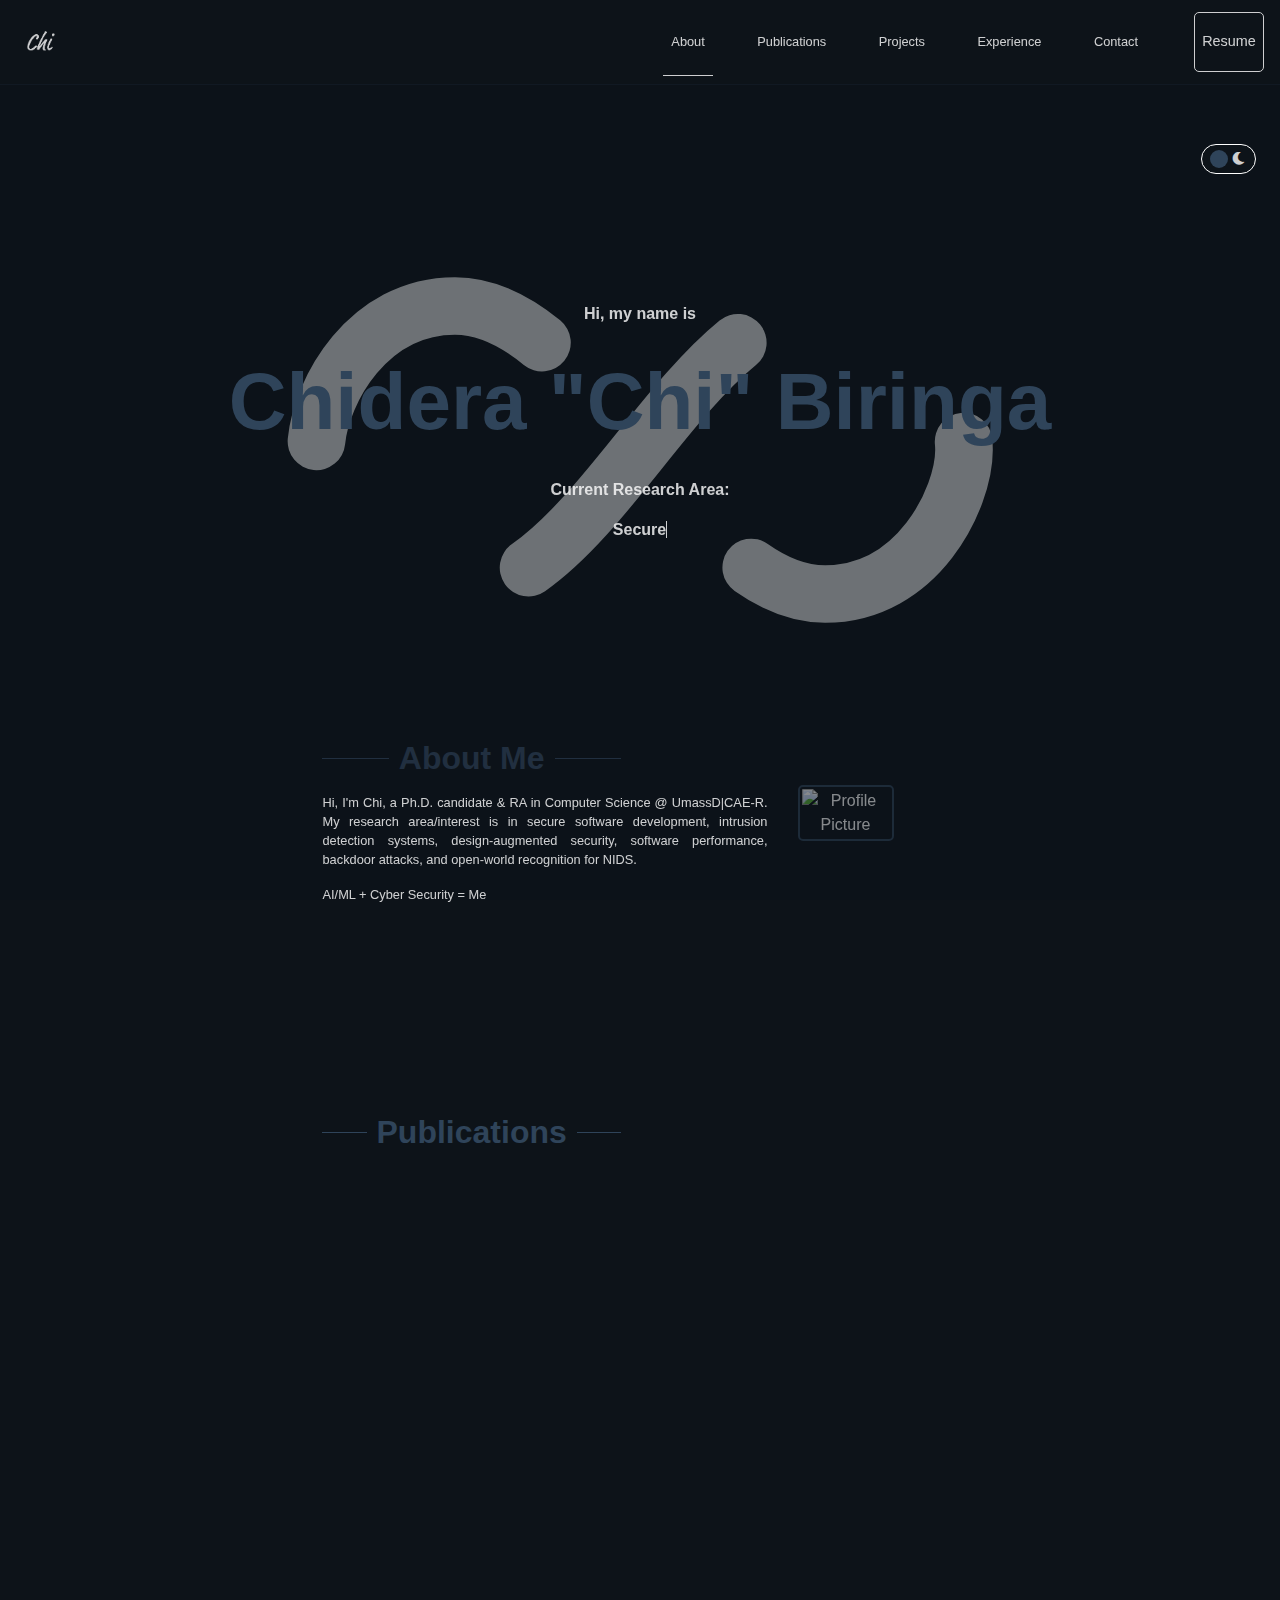
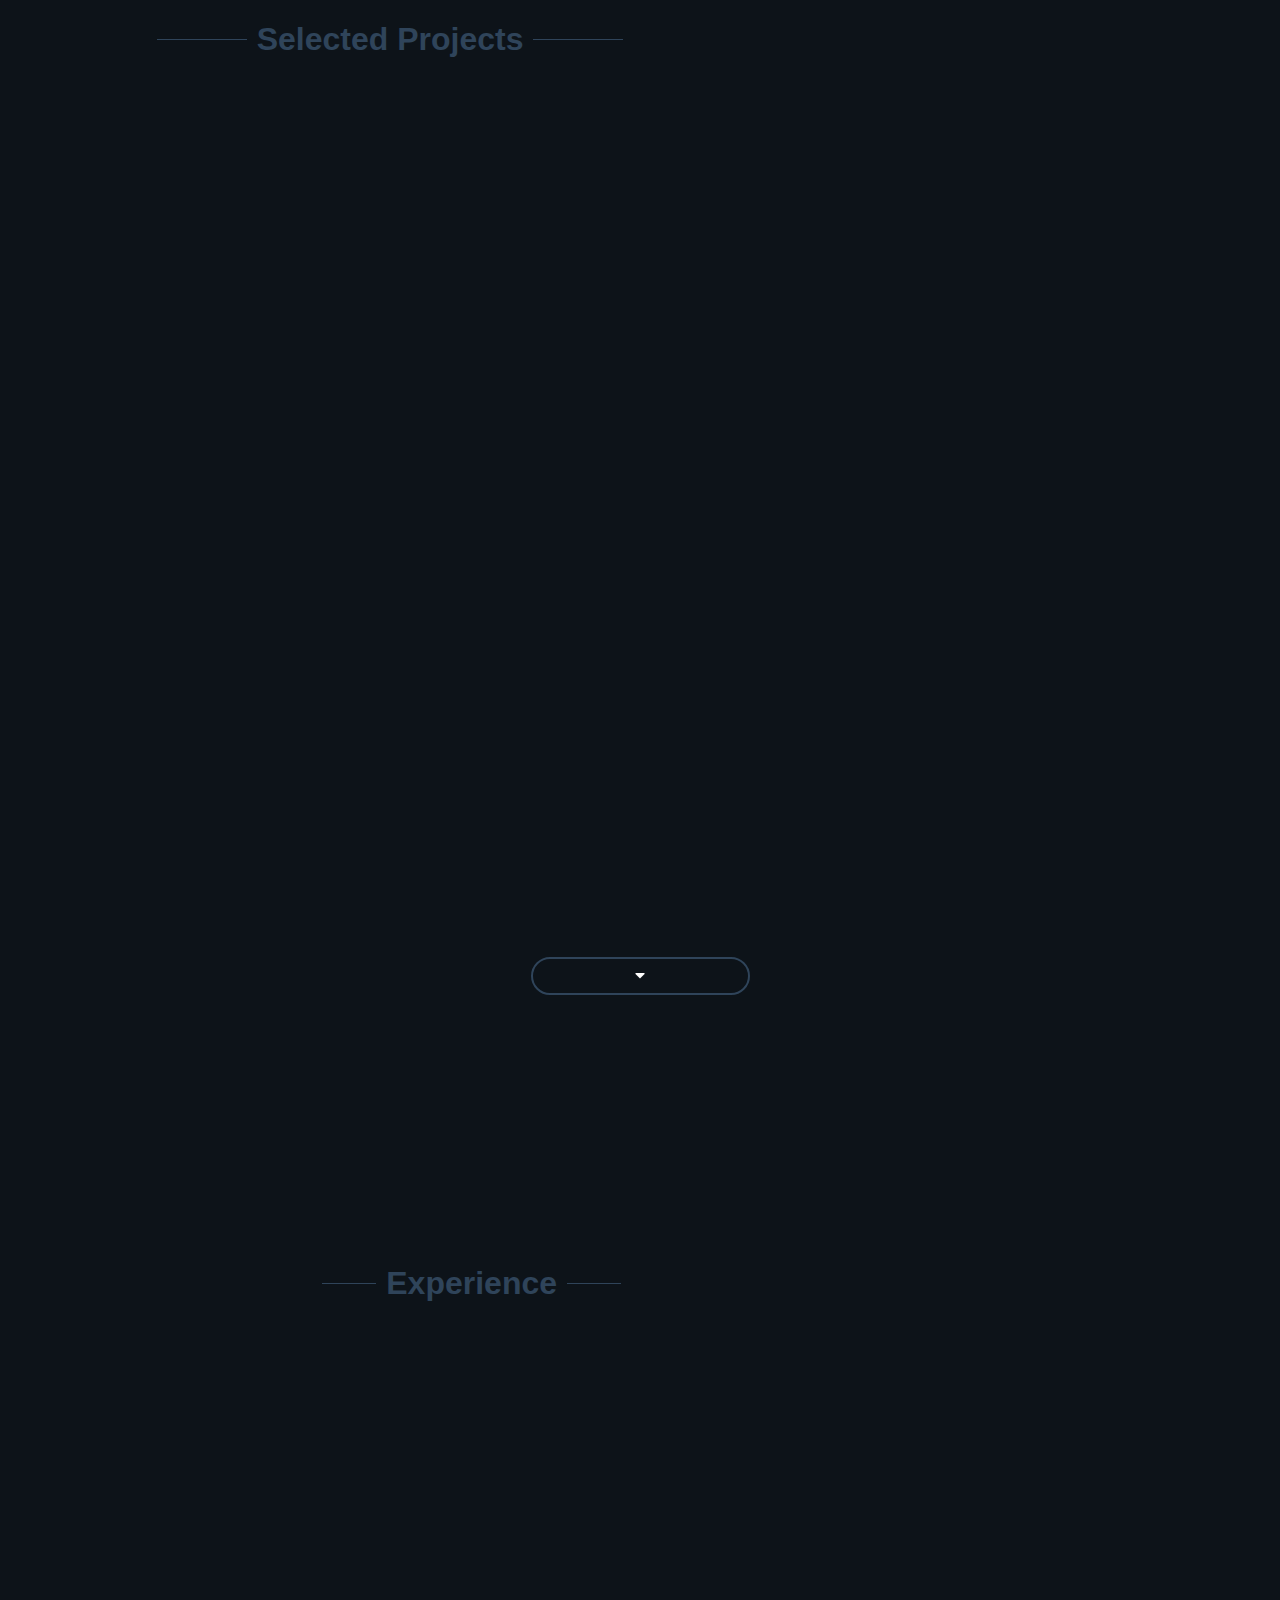
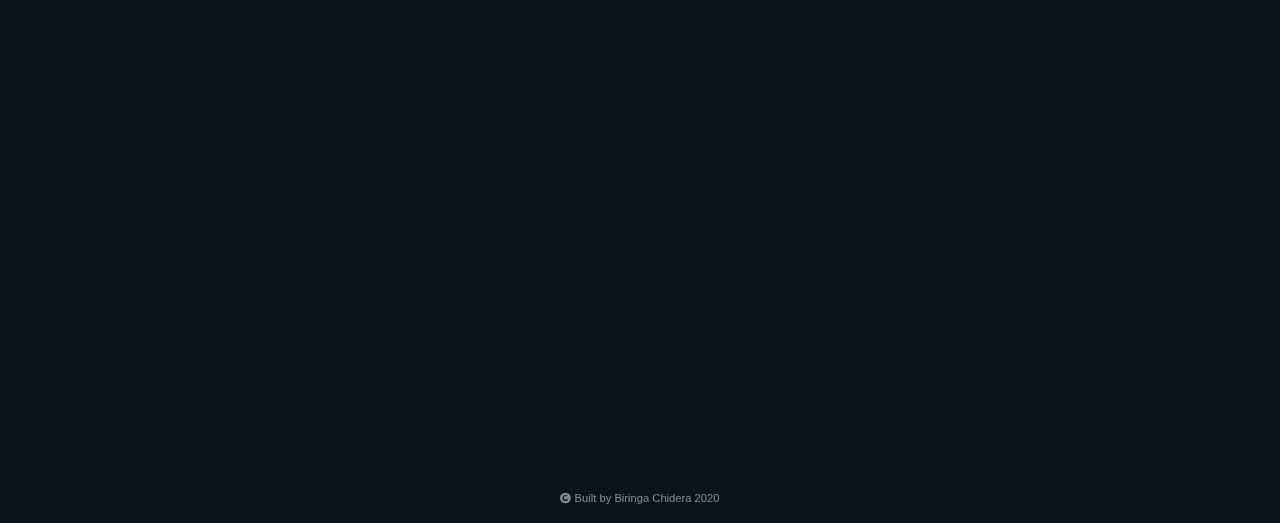
==== commit 9e79e050: "update" ====
--- a/index.html
+++ b/index.html
@@ -34,10 +34,12 @@
                 <a href="index.html"><img class="logo img-responsive" width="50px" , height="50px" src="./images/logo/logo.png" alt="logo"></a>
                 <ul class="navbar-nav">
                     <li class="nav-item active"><a href="#about" target="_self" class="nav-link"> About</a></li>
-                    <li class="nav-item"><a href="#projects" target="_self" class="nav-link"> PUB | PROJ </a></li>
+                    <li class="nav-item"><a href="#publications" target="_self" class="nav-link"> Publications </a></li>
+                    <li class="nav-item"><a href="#projects" target="_self" class="nav-link"> Projects </a></li>
                     <li class="nav-item"><a href="#experience" target="_self" class="nav-link"> Experience</a></li>
                     <li class="nav-item"><a href="#contact" target="_self" class="nav-link"> Contact</a></li>
                 </ul>
+                <a class="resume_header" href="./resume/resume.pdf" target="_blank">Resume</a>
             </div>
         </nav>
         <!-- Navigation Ends -->
@@ -63,32 +65,37 @@
             <div class="col-md-12 py-2 col-sm-6">
                 <p class="typewrite">Hi, my name is</p>
                 <p class="intro_content">Chidera "Chi" Biringa</p>
+                <p class="typewrite">Current Research Area: </p>
                 <div id="about"></div>
-                <p class="typewrite">My research interests are in</p>
-                <p class="typewrite" data-period="1000" data-type='["Software Engineering.", "Machine Learning.", "Cybersecurity."]'>
+                <p class="typewrite" data-period="1000" data-type='["Secure Software Development.", "Intrusion Detection Systems.", "Software Performance."]'>
                     <span class="wrap"></span>
                 </p>
             </div>
         </div>
     </div>
     <!-- Introduction Ends -->
-
+    <!-- I am a 1st year Ph.D. student and graduate research assistant in Engineering and Applied Science - Computer Science (EAS-CS) 
+    at the University of Massachusetts at Dartmouth and NSA/DHS Center of Academic Excellence in Cyber Defense Research (CAE-R) -->
     <!-- About Me Begins -->
     <div class="container about_me_container">
         <p class="section_headers am_headers"><span>About Me</span></p>
         <div class="row justify-content-center about_me_my_row">
             <div class="col-md-5 fade">
                 <div class="about_me_content">
-                    <p> Hi, I'm Chi, a Master's candidate in Computer and Information Science at the
-                        <a class="umassd" href="https://www.umassd.edu/" target="_blank"> University of
-                            Massachusetts.</a></p>
-                    <p>I am a Graduate Research Assistant and Fellow at NSA/DHS Center of Academic Excellence in Cyber Defense of UMass Dartmouth.</p>        
+                    <p> Hi, I'm Chi, a Ph.D. candidate & RA in Computer Science @ 
+                        <a class="umassd" href="https://www.umassd.edu/cybersecurity-center/" target="_blank"> UmassD|CAE-R. </a>
+                        My research area/interest is in secure software development, intrusion detection systems, 
+                        design-augmented security, software performance, backdoor attacks, and open-world recognition for NIDS.
+                    </p>
+                    <p>AI/ML + Cyber Security = Me</p>
+                    <!-- <p>I am a Graduate Research Assistant and Fellow at NSA/DHS Center of Academic Excellence in Cyber Defense of UMass Dartmouth.</p>         -->
                     <!-- <p>My research interests are in Software Engineering, Machine Learning, and Cybersecurity.</p> -->
-                    <p> I am an incoming Ph.D. student in Computer Science and Information Systems at the <a class="umassd" href="https://www.umassd.edu/" target="_blank"> University of
-                        Massachusetts.</a></p>
-                    <div id="resume"></div>
+                    <!-- <p> I am an incoming Ph.D. student in Computer Science and Information Systems at the <a class="umassd" href="https://www.umassd.edu/" target="_blank"> University of
+                        Massachusetts.</a></p>  -->
+
+                    <!-- <div id="resume"></div> -->
                     <br>
-                    <p><a class="res_pill github_pill" href="./resume/chidera-biringa-resume.pdf" target="_blank"> View Resume</a></p>
+                    <!-- <p><a class="res_pill github_pill" href="./resume/resume.pdf" target="_blank"> View Resume</a></p> -->
                 </div>
             </div>
 
@@ -100,20 +107,34 @@
                 </div>
             </div>
         </div>
+        <div id="publications"></div>
     </div>
     <!-- About Me Ends -->
 
 <!-- Publication Begins -->
-<div id="projects"></div>
-
 <div class="container about_me_container">
     <p class="section_headers am_headers"><span>Publications</span></p>
     <div class="row justify-content-center fade">
         <div class="col-md-8 pub_content">
-            <p>Conference Papers</p> 
+            <!-- <p>Papers</p>  -->
             <ul class="project_summary">
-                <li class="pub"><span>Ongoing Work - Accepted</span> - Chidera Biringa, Gokhan Kul. 2021. User Experience Testing through Multi-Dimensional Performance Impact Analysis. 
-                    <i>In Proceedings of the IEEE/ACM International Conference on Automation of Software Test.</i> 
+                <li class="pub"> Chidera Biringa<sup>1</sup> and Gokhan Kul. 2021. <a class="umassd"  href="https://arxiv.org/pdf/2104.03453.pdf" target="_blank"> Automated User Experience Testing through Multi-Dimensional Performance Impact Analysis.  </a>
+                    <i>IEEE/ACM International Conference on Automation of Software Test (AST)</i> 
+                </li>
+                <li class="pub">Gokhan Kul and  Chidera Biringa<sup>2</sup>. 2022. Forensics in Cyber-Physical Systems (CPS) (Chapter 1). 
+                    <i>Springer Cyber Forensics for Cyber-Physical Systems</i> 
+                </li>
+                <hr color="#2f445a">
+                <ins>Under Review</ins>
+                <li class="pub"> Chidera Biringa<sup>1</sup> and Gokhan Kul. 2022. SARA: Static Code Analysis Framework for Execution Time Learning and Microbenchmarking as a Way of Automated Performance Testing. 
+                    <i> IEEE Transactions on Software Engineering </i> 
+                </li>
+                <li class="pub"> Chidera Biringa<sup>1</sup>, Baye Gaspard and Gokhan Kul. 2022. SPECDET: Fast Spectre Vulnerabilities and Attack Detection via Gadgets and CPU-Processes State. 
+                    <i> IEEE Secure Development Conference (SecDev) </i> 
+                </li>
+                <div id="projects"></div>
+                <li class="pub"> Chidera Biringa<sup>1</sup> and Gokhan Kul. 2022. BISI: Towards Delegating Lateral-Injection Attack Security Strategies via Secure-Behavioral Design. 
+                    <i> IEEE Secure Development Conference (SecDev) </i> 
                 </li>
             </ul>
         </div>
@@ -128,7 +149,7 @@
     <div class="row justify-content-center projects_my_row">
         <!-- Row 1 Col 1-->
         <div class="col-md-5 projects_my_col fade">
-            <a class="project_github" href="https://github.com/biringaChi/MPSS" target="_blank"><i class="fab fa-github"></i></a>
+            <a class="project_github" href="https://github.com/PADLab/MPSS_Basic" target="_blank"><i class="fab fa-github"></i></a>
                <!-- MPSS -->
                 <div class="svg_container">
                 <img class="img_container" src="./images/mpss/MPSS.svg" alt="MPSS"/>
@@ -137,7 +158,7 @@
                 <p class="projects_intro">MPSS: An automated software testing system</p>
                 <p class="project_summary">An ML-enabled testing system that learns how code changes impact the test-time performance of a software.</p>
                 <p class="technologies"><i class="fab fa-java"></i> | <i class="fab fa-python"></i></p>
-                <p class="github_pill"><a href="https://github.com/biringaChi/MPSS" target="_blank">View on GitHub</a></p>
+                <p class="github_pill"><a href="https://github.com/PADLab/MPSS_Basic" target="_blank">View on GitHub</a></p>
             </div>
         </div>
 
@@ -238,6 +259,7 @@
         <div class="col-md-8">
         <p class="github_pill"><a href="https://github.com/biringaChi?tab=repositories" target="_blank"><i class="fas fa-caret-down"></i></a></p>
         </div>
+        <div id="experience"></div>
         <!-- Row 4 Col 1 -->
         <!-- <div class="col-md-5 col-sm-6 projects_my_col fade"> -->
             <!-- <a class="project_github" href="https://github.com/biringaChi/hoard" target="_blank"><i class="fab fa-github"> </i></a> -->
@@ -271,7 +293,6 @@
 <!-- Projects Ends -->
 
     <!-- Experience Begins -->
-<div id="experience"></div>
 <div class="container experience_container">
     <p class="section_headers"><span> Experience</p></span>
         <div class="row justify-content-center experience_my_row">
@@ -287,7 +308,7 @@
                                 UMass Dartmouth - Cybersecurity center</a><br> September 2020 - Present
                             </p>
                             <p class="tab_ra">
-                                <i class="fas fa-caret-right"></i>Research Title: Multi-Dimensional Performance Impact Analysis of Security Updates in Software Development Lifecycle.<br>
+                                <i class="fas fa-caret-right"></i>Current Research: Deep-reinforcement learning technique to intelligently addresses a software security vulnerability in the area of <i> Fuzzing </i><br>
                             </p>
                         </div>
                     </div>
@@ -360,9 +381,9 @@
                     <a class="social_icons" href="https://github.com/biringaChi" target="_blank"><i
                             class="fab fa-github"></i></a>
                 </p>
-                <p> <i class="fas fa-mobile-alt"></i>+1(508) 863-7923</p>
-                <p> <i class="far fa-envelope"></i>biringachidera@gmail.com</p>
-                <p> <i class="far fa-address-book"> </i>New Bedford Massachusetts 02740 US</p>
+                <p> <i class="fas fa-mobile-alt"></i> +1(508) 863-7923</p>
+                <p> <i class="far fa-envelope"></i> biringachidera@gmail.com</p>
+                <p> <i class="far fa-address-book"></i> Dartmouth Massachusetts 02740 US</p>
             </div>
         </div>
     </div>
@@ -371,7 +392,7 @@
 
     <!-- Copyright Begins-->
     <div class="footer-copyright">
-        <p class="footer_copy"><i class="fas fa-copyright"></i>Built by Biringa Chidera 2020</p>
+        <p class="footer_copy"><i class="fas fa-copyright"></i> Built by Biringa Chidera 2020</p>
     </div>
     <!-- Copyright Ends -->
     </footer>
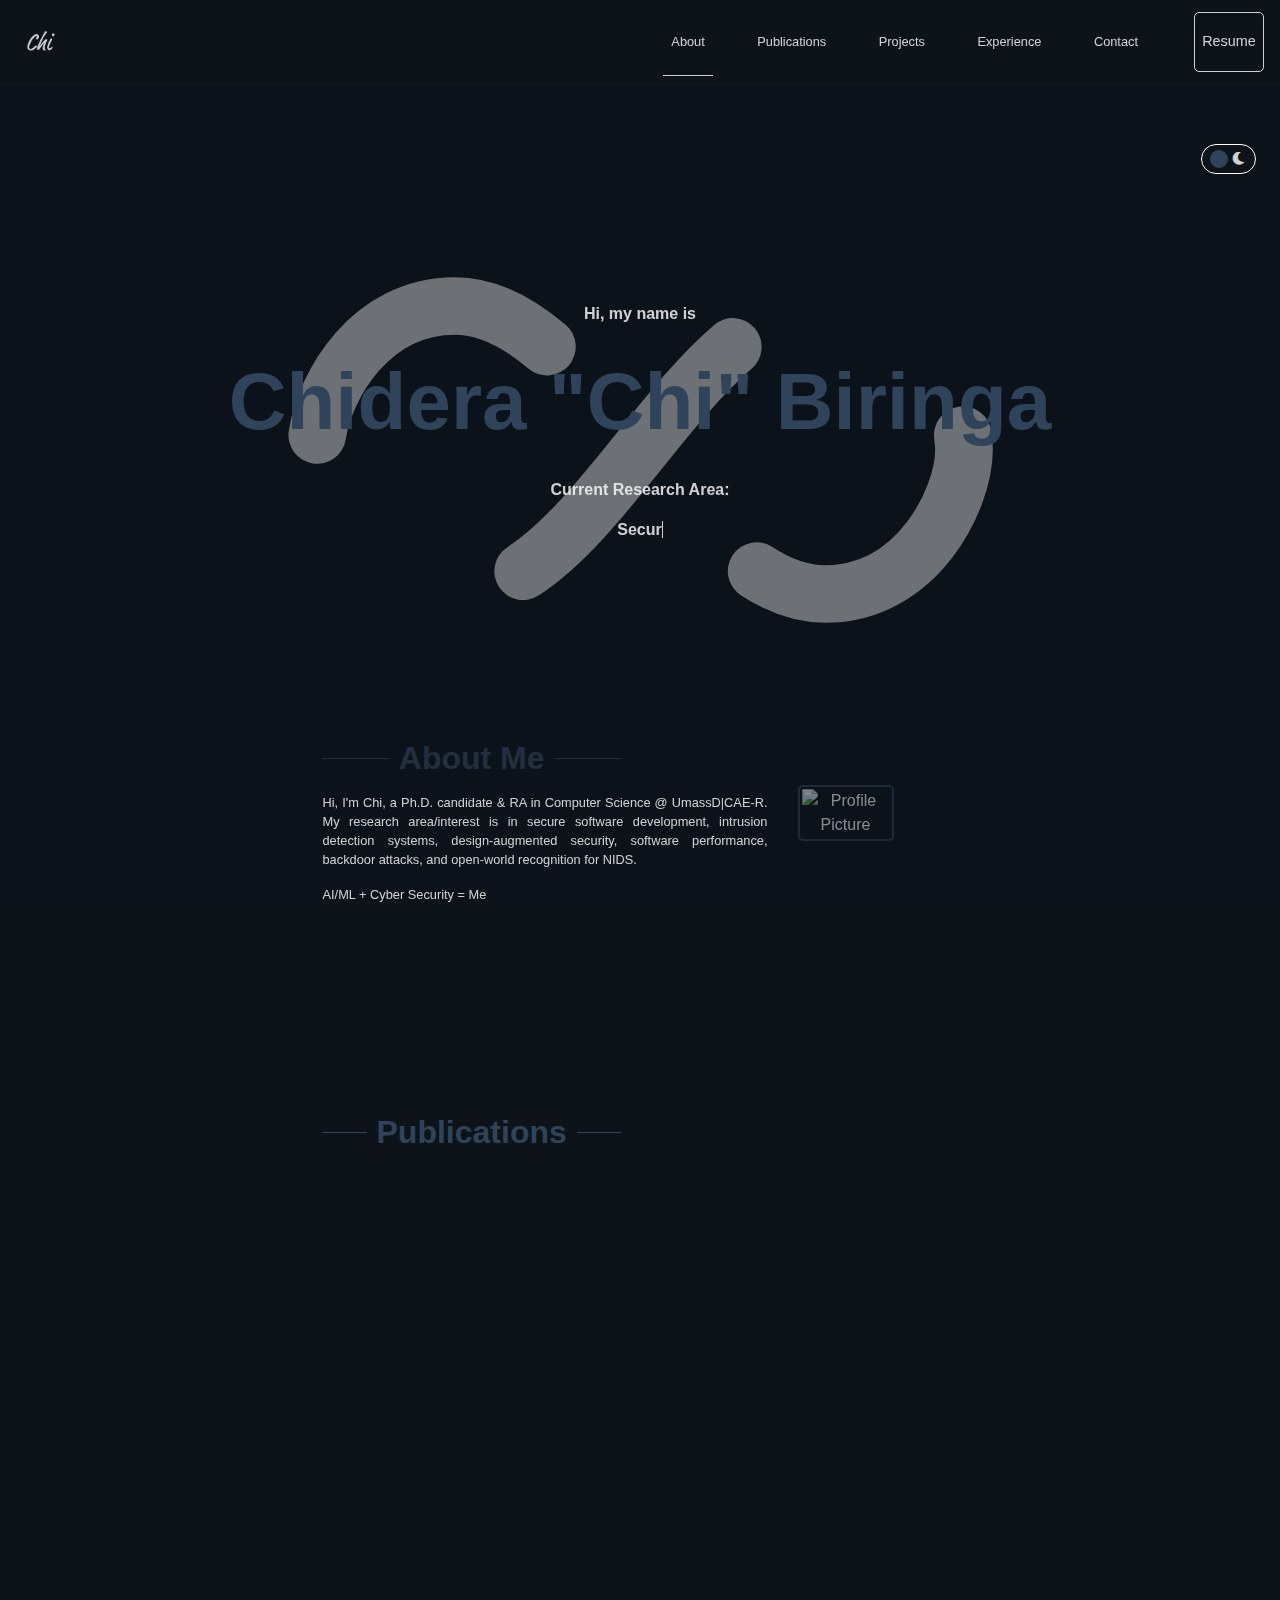
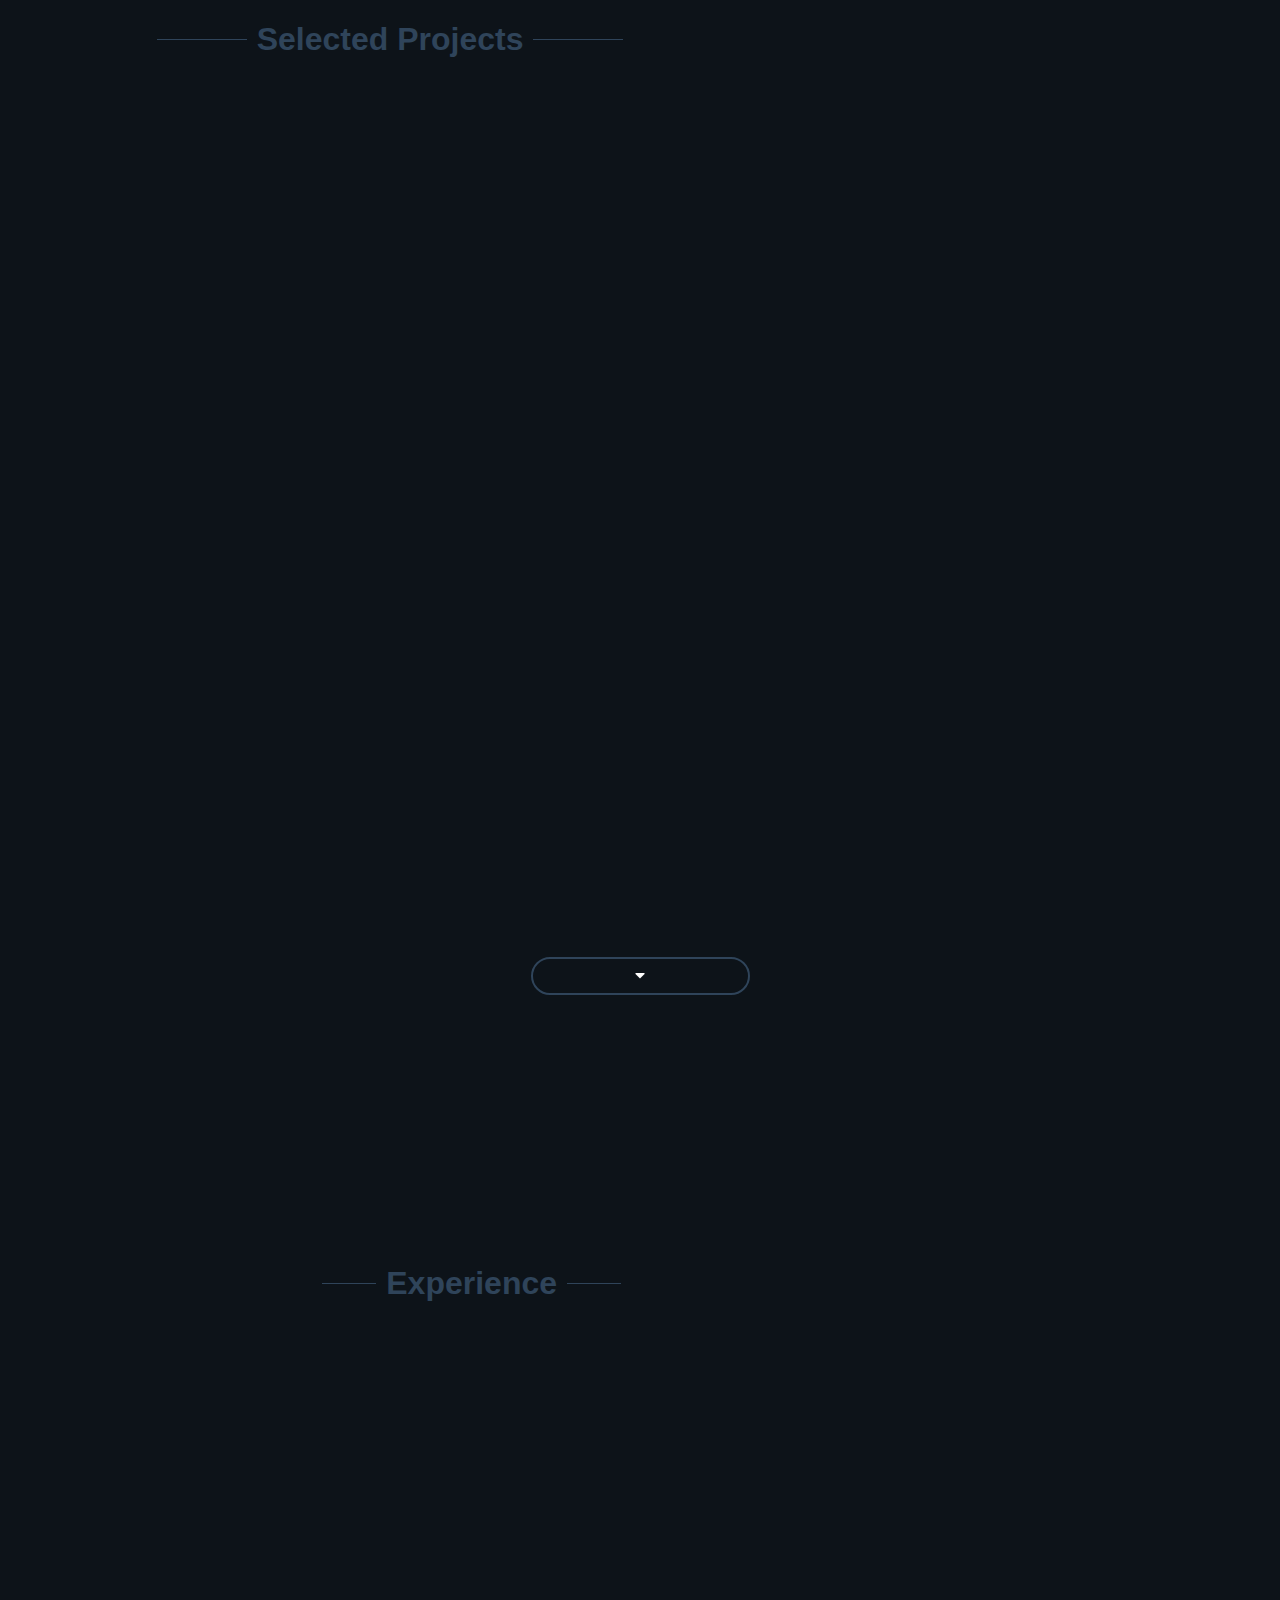
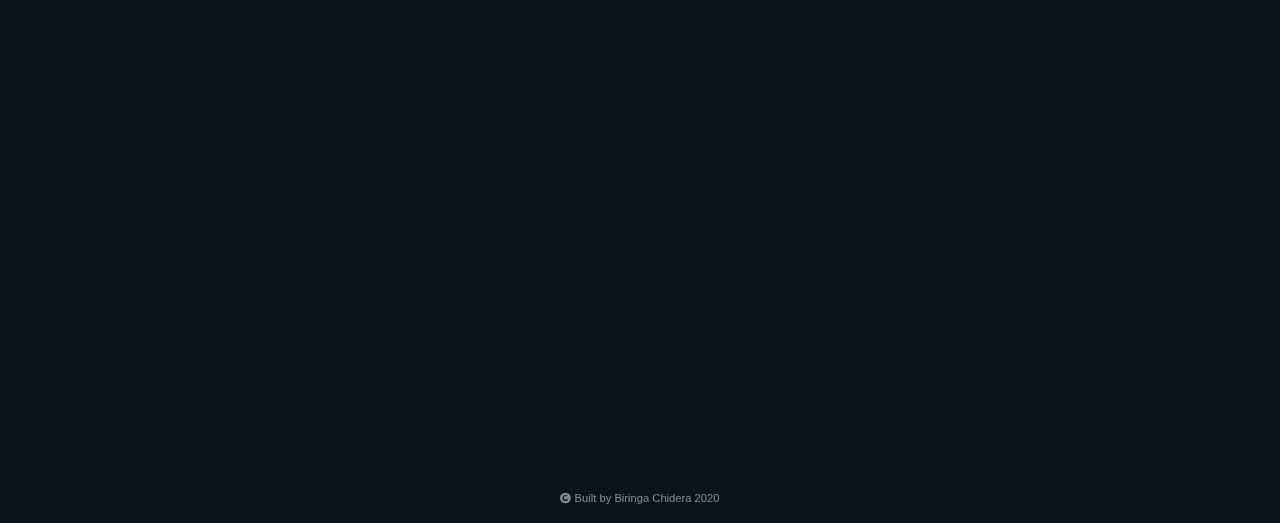
==== commit d105a418: "update to section placement" ====
--- a/index.html
+++ b/index.html
@@ -105,9 +105,9 @@
                     </div>
                     <img class="profile_picture img-responsive" src="./images/profile_picture/profile_picture.jpeg" alt="Profile Picture"/>
                 </div>
-            </div>
-        </div>
-        <div id="publications"></div>
+                <div id="publications"></div>
+            </div>
+        </div>
     </div>
     <!-- About Me Ends -->
 
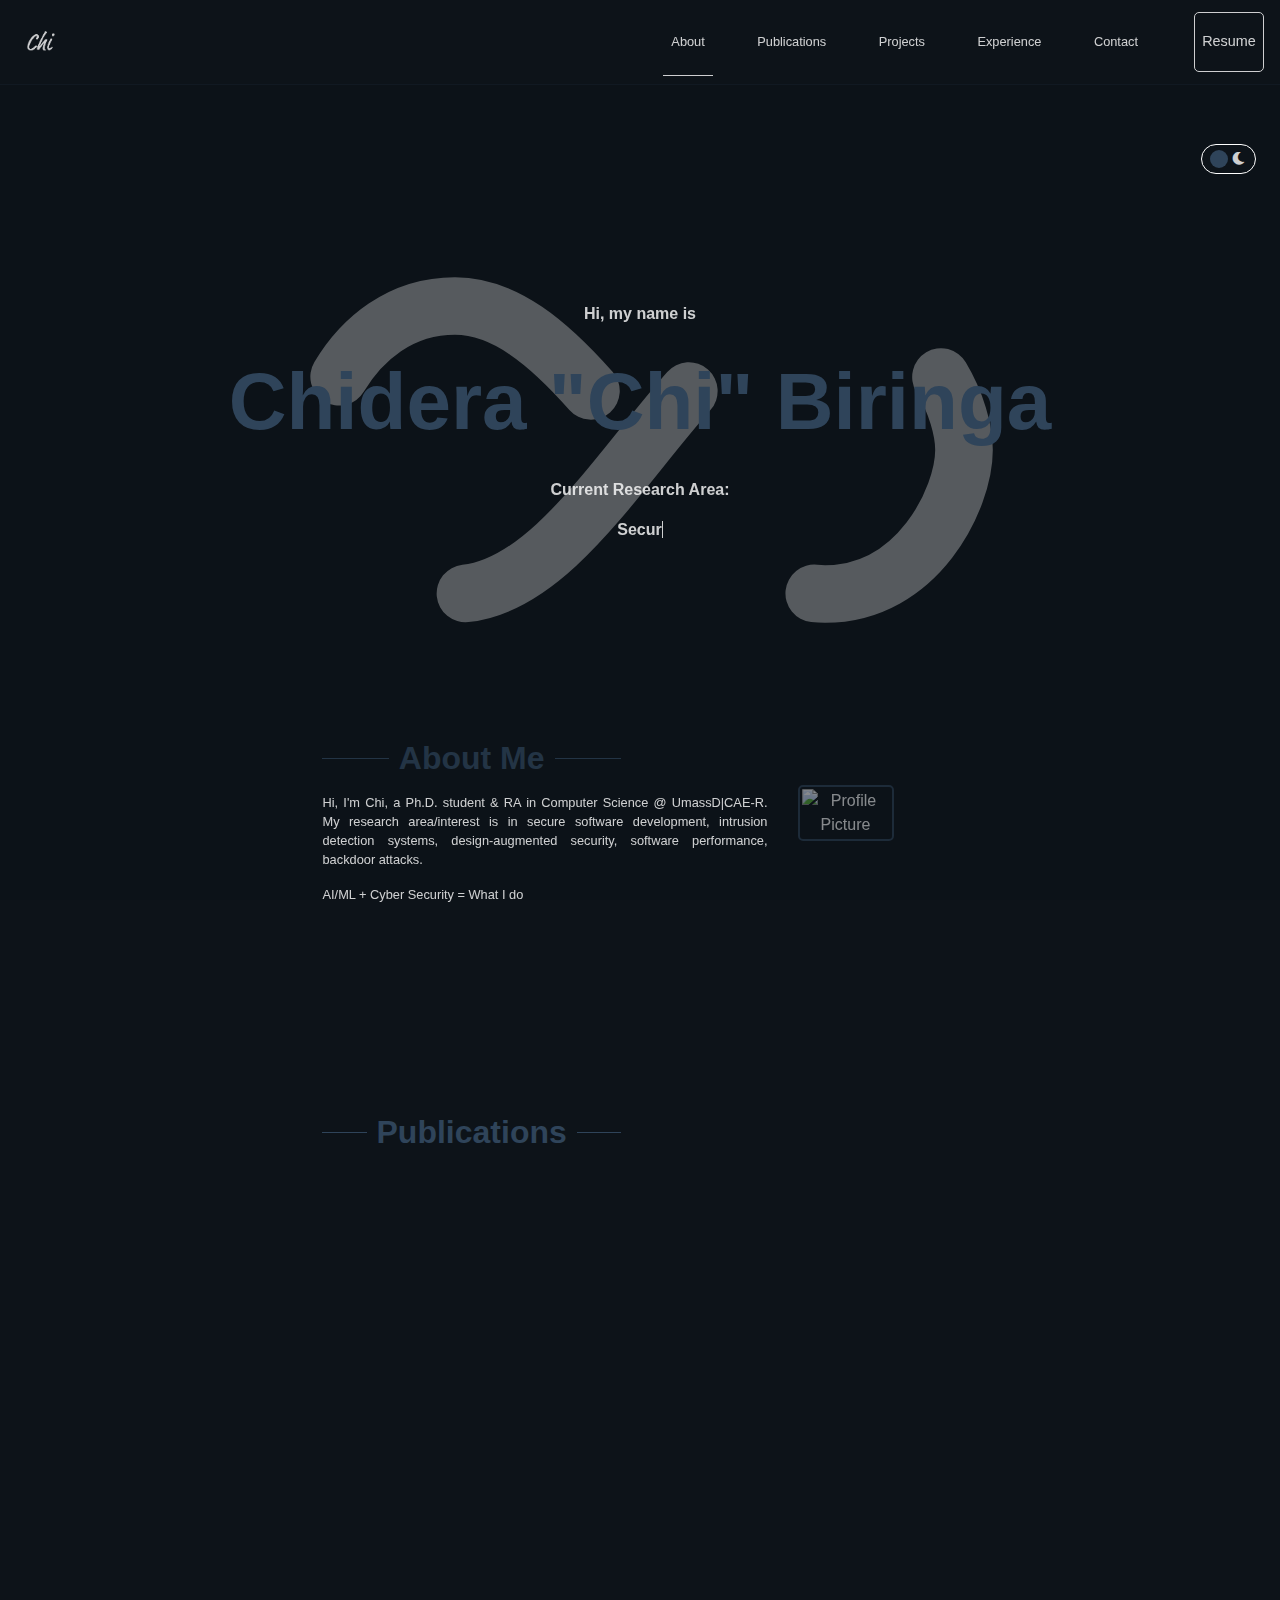
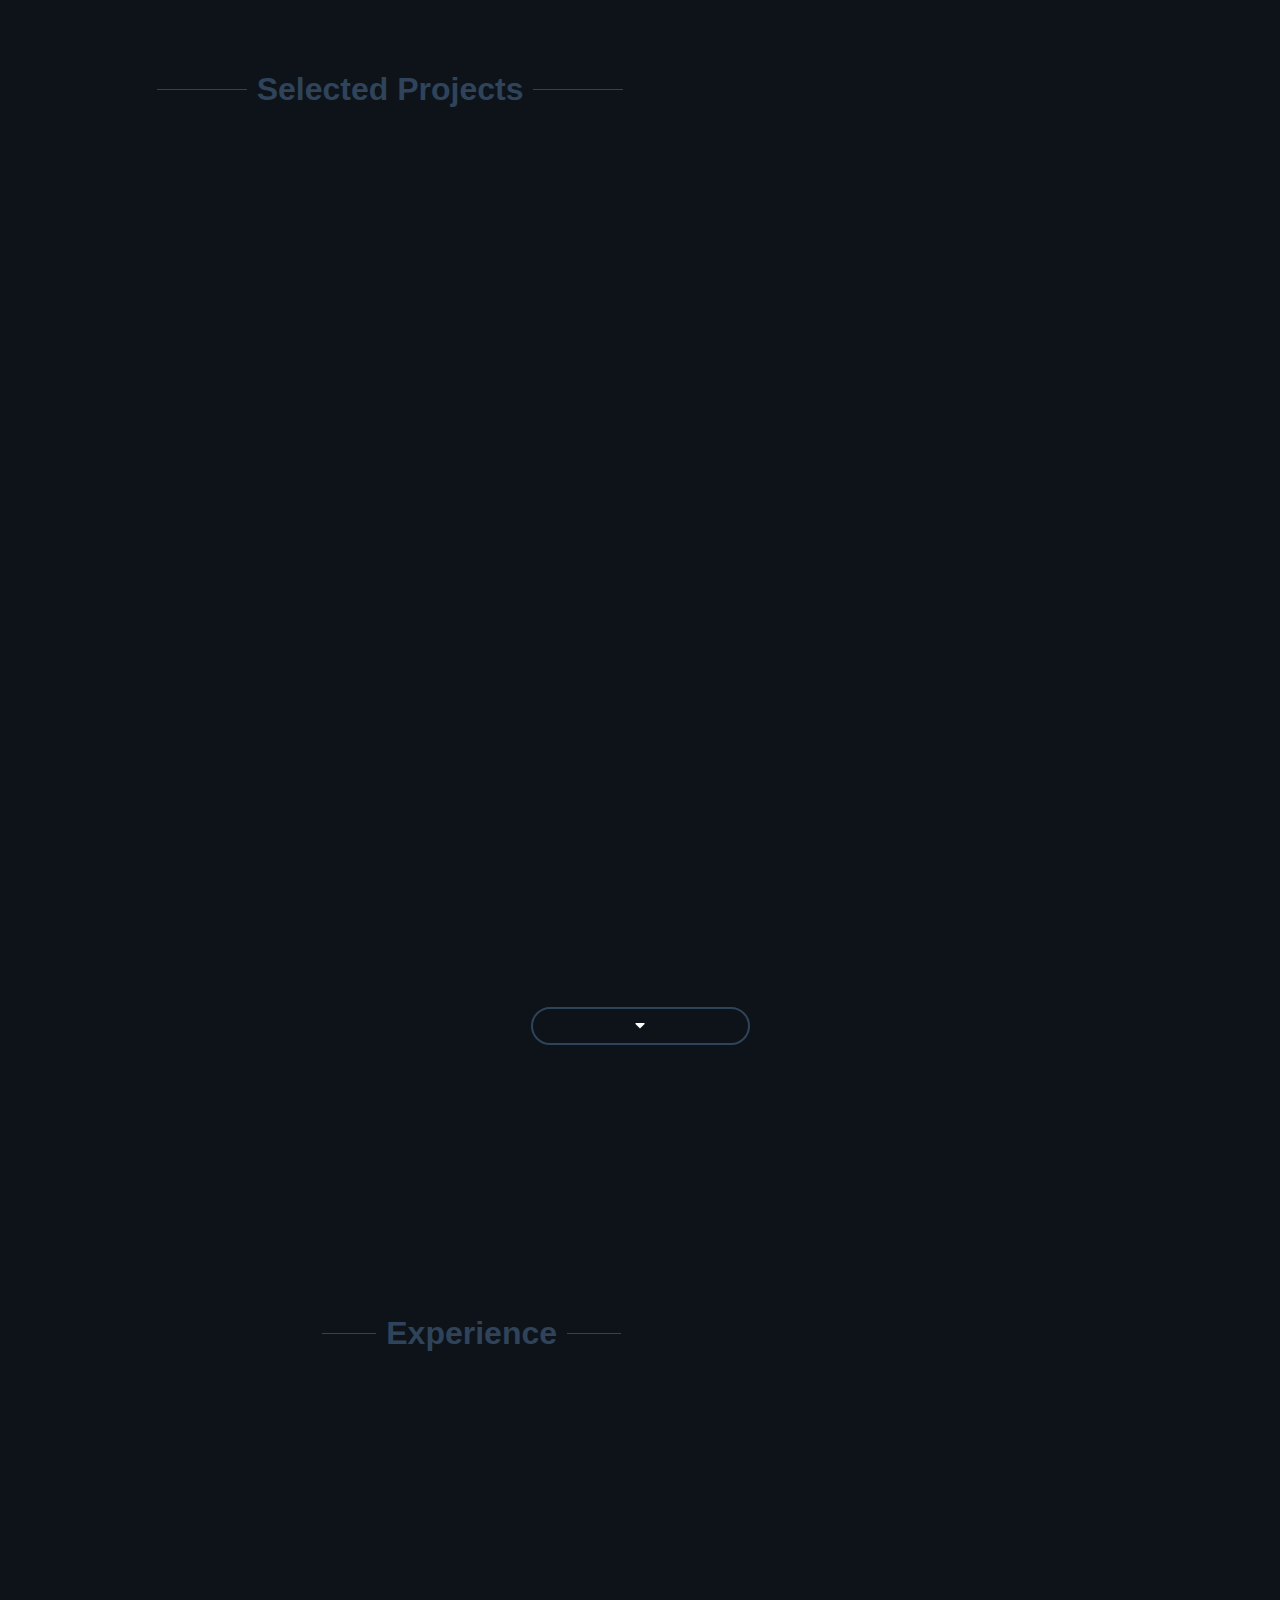
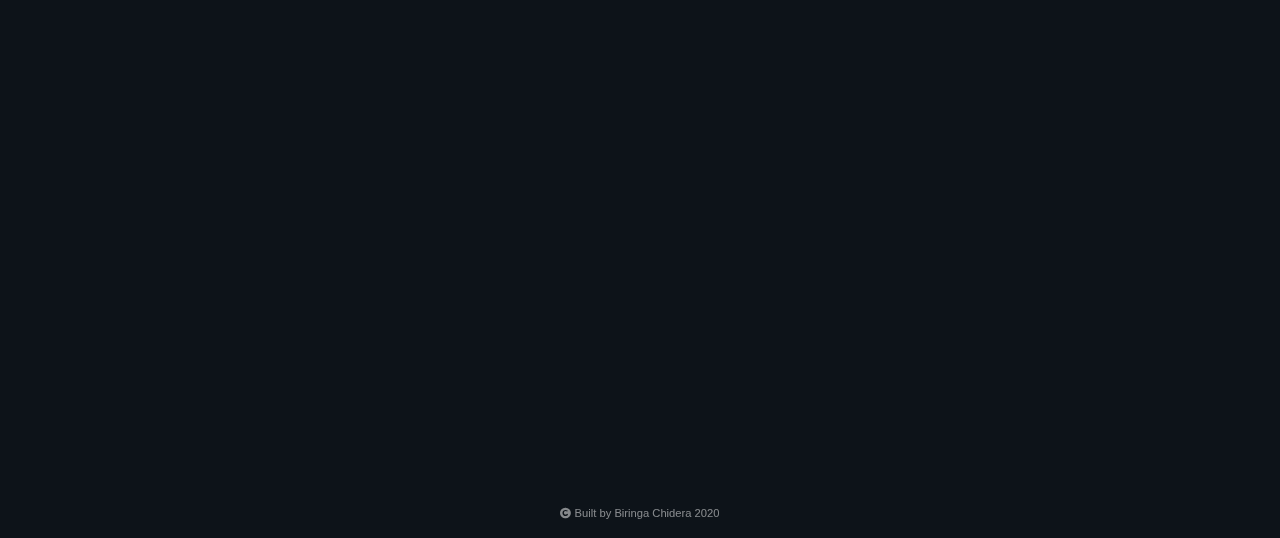
==== commit 03e15018: "update" ====
--- a/index.html
+++ b/index.html
@@ -39,7 +39,7 @@
                     <li class="nav-item"><a href="#experience" target="_self" class="nav-link"> Experience</a></li>
                     <li class="nav-item"><a href="#contact" target="_self" class="nav-link"> Contact</a></li>
                 </ul>
-                <a class="resume_header" href="./resume/resume.pdf" target="_blank">Resume</a>
+                <a class="resume_header" href="./resume/chidera-biringa-resume.pdf" target="_blank">Resume</a>
             </div>
         </nav>
         <!-- Navigation Ends -->
@@ -67,7 +67,7 @@
                 <p class="intro_content">Chidera "Chi" Biringa</p>
                 <p class="typewrite">Current Research Area: </p>
                 <div id="about"></div>
-                <p class="typewrite" data-period="1000" data-type='["Secure Software Development.", "Intrusion Detection Systems.", "Software Performance."]'>
+                <p class="typewrite" data-period="1000" data-type='["Secure Software Development.", "Intrusion Detection Systems."]'>
                     <span class="wrap"></span>
                 </p>
             </div>
@@ -82,12 +82,12 @@
         <div class="row justify-content-center about_me_my_row">
             <div class="col-md-5 fade">
                 <div class="about_me_content">
-                    <p> Hi, I'm Chi, a Ph.D. candidate & RA in Computer Science @ 
+                    <p> Hi, I'm Chi, a Ph.D. student & RA in Computer Science @ 
                         <a class="umassd" href="https://www.umassd.edu/cybersecurity-center/" target="_blank"> UmassD|CAE-R. </a>
                         My research area/interest is in secure software development, intrusion detection systems, 
-                        design-augmented security, software performance, backdoor attacks, and open-world recognition for NIDS.
+                        design-augmented security, software performance, backdoor attacks.
                     </p>
-                    <p>AI/ML + Cyber Security = Me</p>
+                    <p>AI/ML + Cyber Security = What I do</p>
                     <!-- <p>I am a Graduate Research Assistant and Fellow at NSA/DHS Center of Academic Excellence in Cyber Defense of UMass Dartmouth.</p>         -->
                     <!-- <p>My research interests are in Software Engineering, Machine Learning, and Cybersecurity.</p> -->
                     <!-- <p> I am an incoming Ph.D. student in Computer Science and Information Systems at the <a class="umassd" href="https://www.umassd.edu/" target="_blank"> University of
@@ -100,12 +100,12 @@
             </div>
 
             <div class="col-md-2 col-sm-6 fade">
+                <div id="publications"></div>
                 <div class="image_placement hovereffect_ab">
                     <div class="overlay_ab">
                     </div>
                     <img class="profile_picture img-responsive" src="./images/profile_picture/profile_picture.jpeg" alt="Profile Picture"/>
                 </div>
-                <div id="publications"></div>
             </div>
         </div>
     </div>
@@ -119,22 +119,29 @@
             <!-- <p>Papers</p>  -->
             <ul class="project_summary">
                 <li class="pub"> Chidera Biringa<sup>1</sup> and Gokhan Kul. 2021. <a class="umassd"  href="https://arxiv.org/pdf/2104.03453.pdf" target="_blank"> Automated User Experience Testing through Multi-Dimensional Performance Impact Analysis.  </a>
-                    <i>IEEE/ACM International Conference on Automation of Software Test (AST)</i> 
-                </li>
-                <li class="pub">Gokhan Kul and  Chidera Biringa<sup>2</sup>. 2022. Forensics in Cyber-Physical Systems (CPS) (Chapter 1). 
-                    <i>Springer Cyber Forensics for Cyber-Physical Systems</i> 
+                    <!-- <i>IEEE/ACM International Conference on Automation of Software Test (AST)</i>  -->
+                    IEEE/ACM International Conference on Automation of Software Test (AST)
+                </li>
+                <li class="pub">Gokhan Kul and Chidera Biringa<sup>2</sup>. 2022. Forensics in Cyber-Physical Systems (CPS) (Ch 1). 
+                    Springer Cyber Forensics for Cyber-Physical Systems
+                    <!-- <i>Springer Cyber Forensics for Cyber-Physical Systems</i>  -->
+                </li>
+                <li class="pub">Chidera Biringa<sup>1</sup>, Gaspard Baye and Gokhan Kul. 2022. Static and Microarchitectural ML-Based Approaches For Detecting Spectre Vulnerabilities and Attacks. 
+                    <!-- <i>Hardware and Architectural Support for Security and Privacy (HASP), In Conjunction With the 55th IEEE/ACM International Symposium on Microarchitecture (MICRO)</i>  -->
+                    Hardware and Architectural Support for Security and Privacy (HASP), In Conjunction With the 55th IEEE/ACM International Symposium on Microarchitecture (MICRO) 
+                </li>
+                <li class="pub">Chidera Biringa<sup>1</sup> and Gokhan Kul. 2022. A Secure Design Pattern Approach Toward Tackling Lateral-Injection Attacks. 
+                    The 15th IEEE International Conference on Security of Information and Networks (SIN)
+                    <!-- <i>The 15th IEEE International Conference on Security of Information and Networks (SIN)</i>  -->
                 </li>
                 <hr color="#2f445a">
+
                 <ins>Under Review</ins>
-                <li class="pub"> Chidera Biringa<sup>1</sup> and Gokhan Kul. 2022. SARA: Static Code Analysis Framework for Execution Time Learning and Microbenchmarking as a Way of Automated Performance Testing. 
-                    <i> IEEE Transactions on Software Engineering </i> 
-                </li>
-                <li class="pub"> Chidera Biringa<sup>1</sup>, Baye Gaspard and Gokhan Kul. 2022. SPECDET: Fast Spectre Vulnerabilities and Attack Detection via Gadgets and CPU-Processes State. 
-                    <i> IEEE Secure Development Conference (SecDev) </i> 
-                </li>
-                <div id="projects"></div>
-                <li class="pub"> Chidera Biringa<sup>1</sup> and Gokhan Kul. 2022. BISI: Towards Delegating Lateral-Injection Attack Security Strategies via Secure-Behavioral Design. 
-                    <i> IEEE Secure Development Conference (SecDev) </i> 
+                <li class="pub">Chidera Biringa<sup>1</sup> and Gokhan Kul. 2022. Context-Aware Detection of Secrets in GitHub Repositories. 
+                    The Security Track at the 38th ACM/SIGAPP Symposium On Applied Computing (SAC).
+                </li>
+                <li class="pub">Chidera Biringa<sup>1</sup> and Gokhan Kul. 2022. A Novel Approach for Detecting Mediocre Code. 
+                    The 16th IEEE International Conference on Software Testing, Verification and Validation (ICST).
                 </li>
             </ul>
         </div>
@@ -381,7 +388,7 @@
                     <a class="social_icons" href="https://github.com/biringaChi" target="_blank"><i
                             class="fab fa-github"></i></a>
                 </p>
-                <p> <i class="fas fa-mobile-alt"></i> +1(508) 863-7923</p>
+                <!-- <p> <i class="fas fa-mobile-alt"></i> +1(508) 863-7923</p> -->
                 <p> <i class="far fa-envelope"></i> biringachidera@gmail.com</p>
                 <p> <i class="far fa-address-book"></i> Dartmouth Massachusetts 02740 US</p>
             </div>
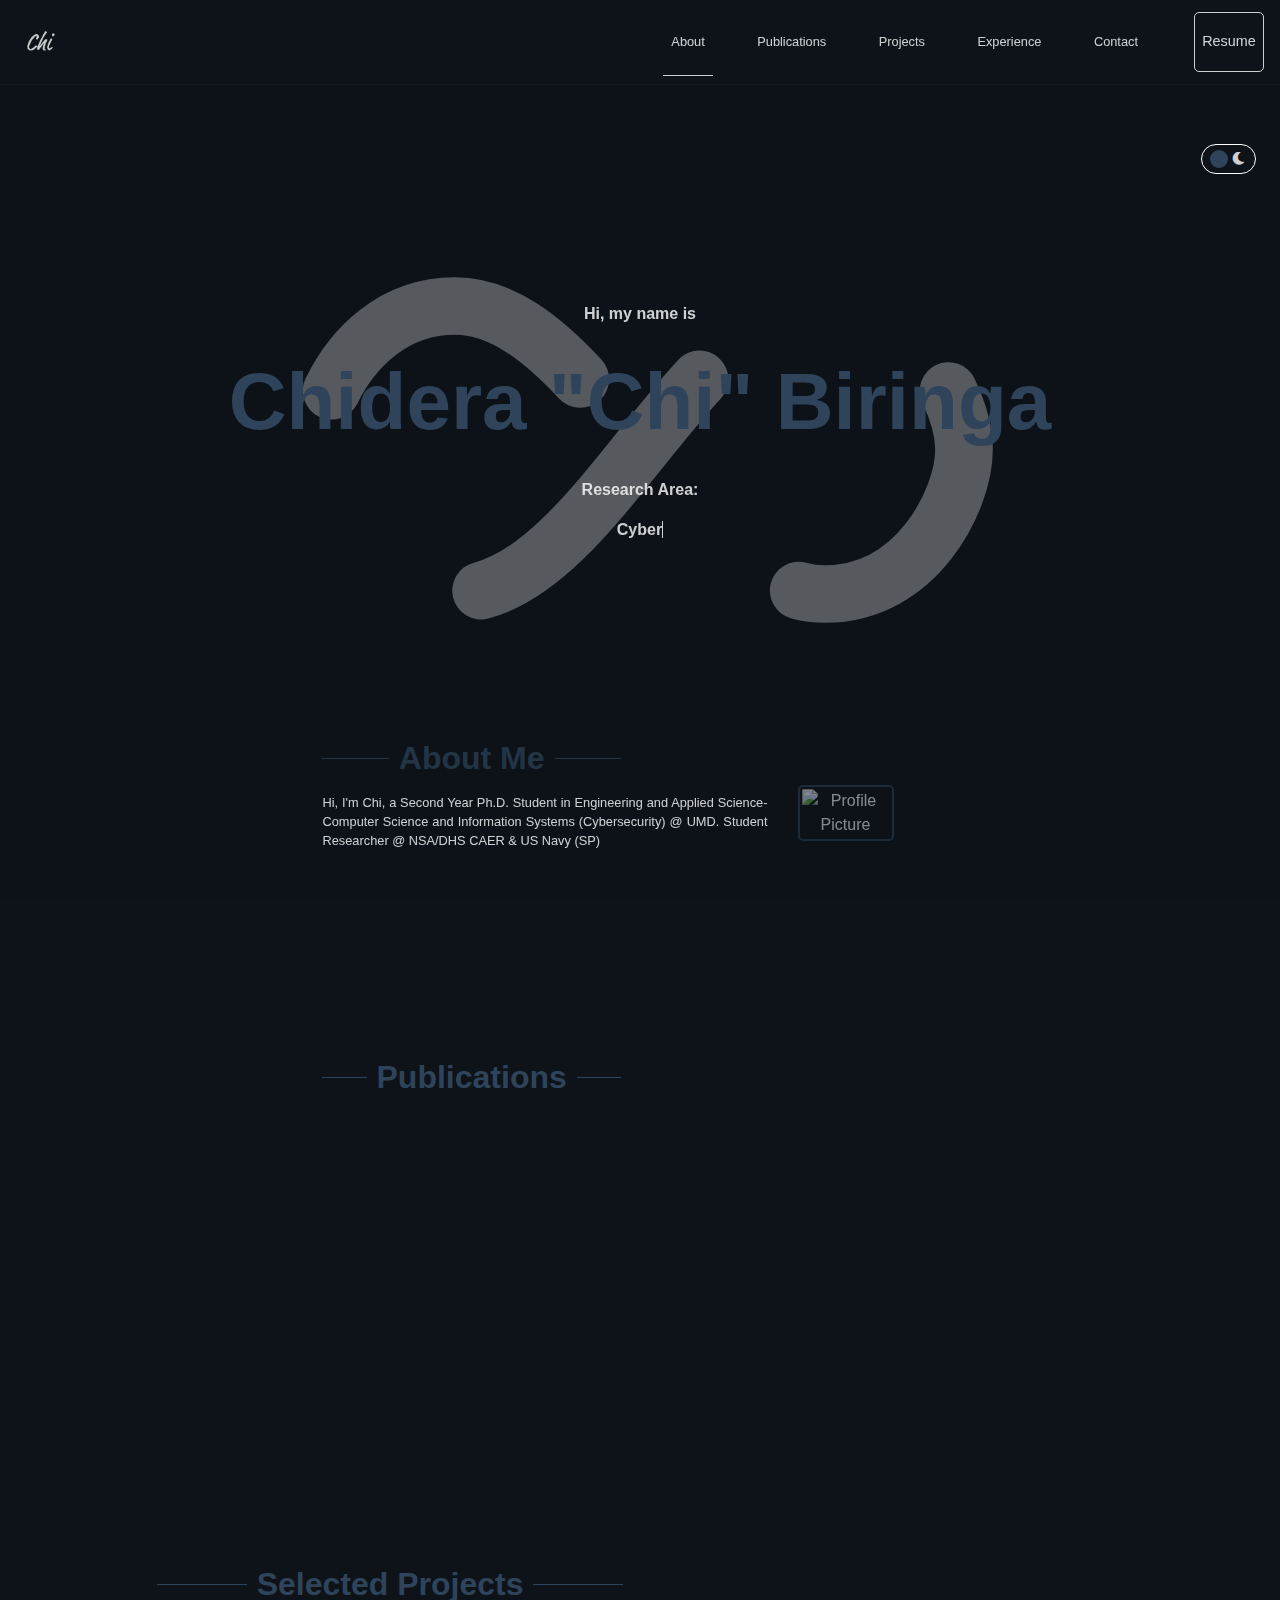
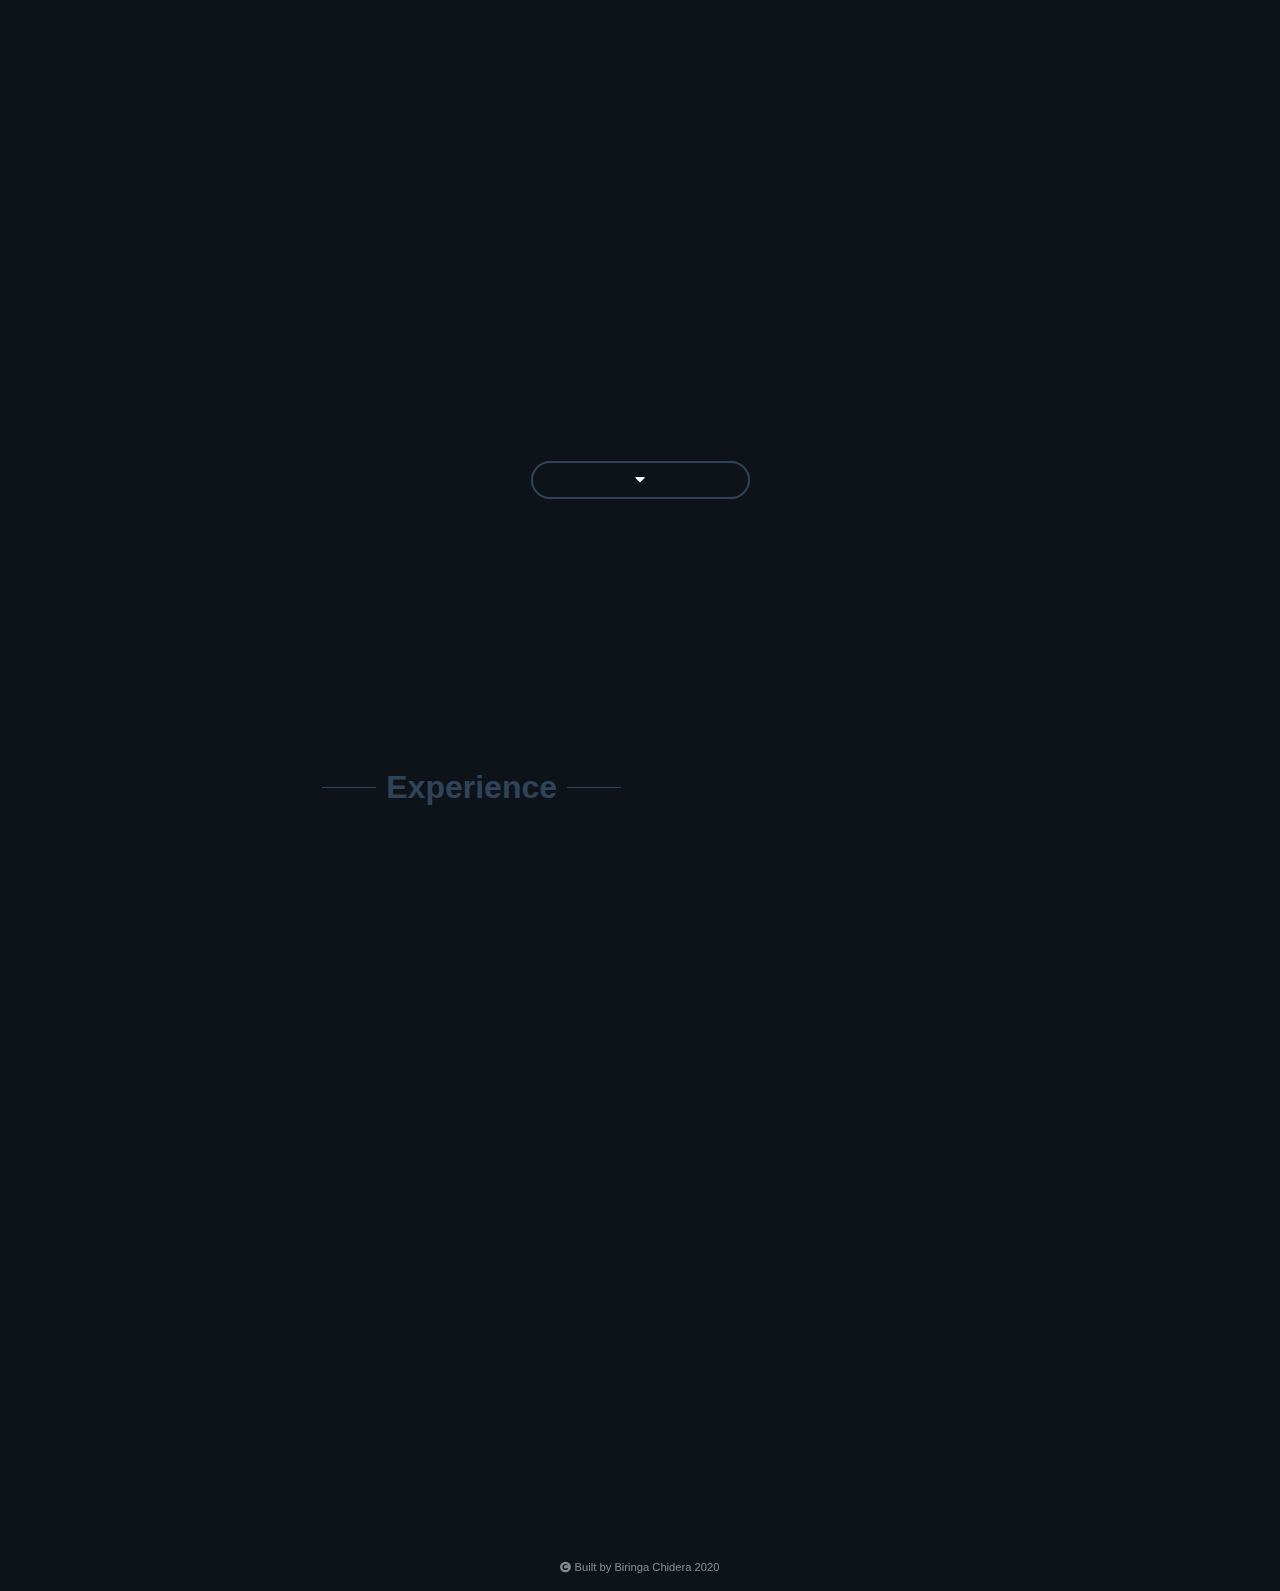
==== commit 8869f8e1: "profile update" ====
--- a/index.html
+++ b/index.html
@@ -39,7 +39,7 @@
                     <li class="nav-item"><a href="#experience" target="_self" class="nav-link"> Experience</a></li>
                     <li class="nav-item"><a href="#contact" target="_self" class="nav-link"> Contact</a></li>
                 </ul>
-                <a class="resume_header" href="./resume/chidera-biringa-resume.pdf" target="_blank">Resume</a>
+                <a class="resume_header" href="./resume/march2023-chidera-biringa.pdf" target="_blank">Resume</a>
             </div>
         </nav>
         <!-- Navigation Ends -->
@@ -64,10 +64,10 @@
         <div class="row justify-content-start align-items-center">
             <div class="col-md-12 py-2 col-sm-6">
                 <p class="typewrite">Hi, my name is</p>
-                <p class="intro_content">Chidera "Chi" Biringa</p>
-                <p class="typewrite">Current Research Area: </p>
+                <p class="intro_content">Chidera "Chi" Biringa</p> 
+                <p class="typewrite"> Research Area: </p>
                 <div id="about"></div>
-                <p class="typewrite" data-period="1000" data-type='["Secure Software Development.", "Intrusion Detection Systems."]'>
+                <p class="typewrite" data-period="1000" data-type='["Cybersecurity.", "Natural Language Processing.", "Machine Learning."]'>
                     <span class="wrap"></span>
                 </p>
             </div>
@@ -82,12 +82,14 @@
         <div class="row justify-content-center about_me_my_row">
             <div class="col-md-5 fade">
                 <div class="about_me_content">
-                    <p> Hi, I'm Chi, a Ph.D. student & RA in Computer Science @ 
-                        <a class="umassd" href="https://www.umassd.edu/cybersecurity-center/" target="_blank"> UmassD|CAE-R. </a>
-                        My research area/interest is in secure software development, intrusion detection systems, 
-                        design-augmented security, software performance, backdoor attacks.
+                    <p> Hi, I'm Chi, a Second Year Ph.D. Student in  Engineering and Applied Science-Computer Science and Information Systems (Cybersecurity) @ 
+                        <a class="umassd" href="https://www.umassd.edu/cybersecurity-center/" target="_blank">UMD</a>. Student Researcher @ NSA/DHS CAER & US Navy (SP)               
+                        <!-- My research area/interest is in secure software design & development, program analysis for vulnerability detection and prevention, AI for software security, & microarchitectural security. -->
                     </p>
-                    <p>AI/ML + Cyber Security = What I do</p>
+                    <!-- <p> The objective of my research is to reduce attack surfaces vulnerable to adversarial exploits by preventing the accidental or intentional 
+                        introduction of vulnerabilities in the design and development phases of the software development lifecycle.
+                    </p> -->
+                    <!-- <p> Software Security + ML = What I do</p> -->
                     <!-- <p>I am a Graduate Research Assistant and Fellow at NSA/DHS Center of Academic Excellence in Cyber Defense of UMass Dartmouth.</p>         -->
                     <!-- <p>My research interests are in Software Engineering, Machine Learning, and Cybersecurity.</p> -->
                     <!-- <p> I am an incoming Ph.D. student in Computer Science and Information Systems at the <a class="umassd" href="https://www.umassd.edu/" target="_blank"> University of
@@ -137,12 +139,14 @@
                 <hr color="#2f445a">
 
                 <ins>Under Review</ins>
-                <li class="pub">Chidera Biringa<sup>1</sup> and Gokhan Kul. 2022. Context-Aware Detection of Secrets in GitHub Repositories. 
+                <br>
+                <!-- <li class="pub">Chidera Biringa<sup>1</sup> and Gokhan Kul. 2022. Context-Aware Detection of Secrets in GitHub Repositories. 
                     The Security Track at the 38th ACM/SIGAPP Symposium On Applied Computing (SAC).
                 </li>
                 <li class="pub">Chidera Biringa<sup>1</sup> and Gokhan Kul. 2022. A Novel Approach for Detecting Mediocre Code. 
                     The 16th IEEE International Conference on Software Testing, Verification and Validation (ICST).
-                </li>
+                </li> -->
+                Couple on the way...
             </ul>
         </div>
     </div>
@@ -156,16 +160,16 @@
     <div class="row justify-content-center projects_my_row">
         <!-- Row 1 Col 1-->
         <div class="col-md-5 projects_my_col fade">
-            <a class="project_github" href="https://github.com/PADLab/MPSS_Basic" target="_blank"><i class="fab fa-github"></i></a>
+            <a class="project_github" href="https://github.com/biringaChi/CADE" target="_blank"><i class="fab fa-github"></i></a>
                <!-- MPSS -->
                 <div class="svg_container">
-                <img class="img_container" src="./images/mpss/MPSS.svg" alt="MPSS"/>
+                <img class="img_container" src="./images/cade/cade.svg" alt="CADE"/>  
                 </div>
             <div class="projects_content">
-                <p class="projects_intro">MPSS: An automated software testing system</p>
-                <p class="project_summary">An ML-enabled testing system that learns how code changes impact the test-time performance of a software.</p>
-                <p class="technologies"><i class="fab fa-java"></i> | <i class="fab fa-python"></i></p>
-                <p class="github_pill"><a href="https://github.com/PADLab/MPSS_Basic" target="_blank">View on GitHub</a></p>
+                <p class="projects_intro">CADE: Context-Aware Detection of Embedded Credentials</p>
+                <p class="project_summary">A context-aware approach to detecting embedded credentials</p>
+                <p class="technologies"><i class="fab fa-python"></i></p>
+                <p class="github_pill"><a href="https://github.com/biringaChi/CADE" target="_blank">View on GitHub</a></p>
             </div>
         </div>
 
